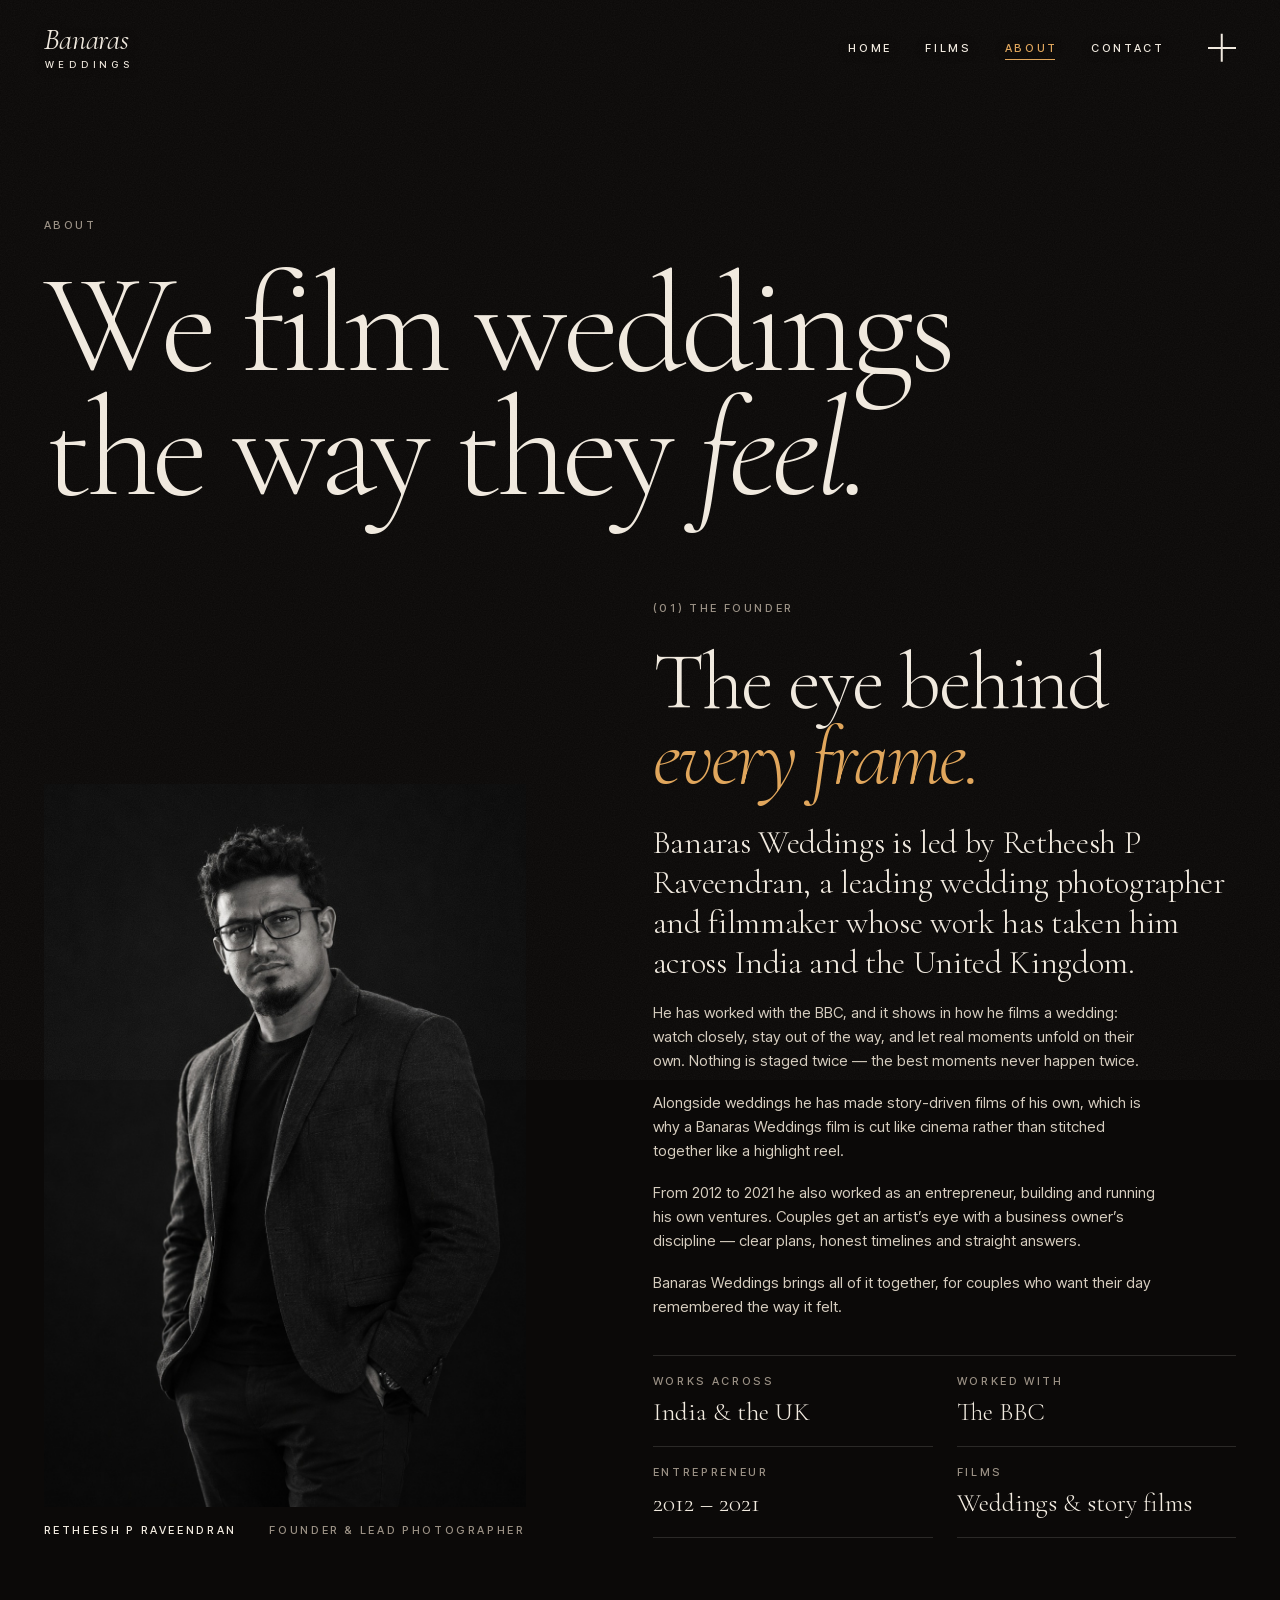
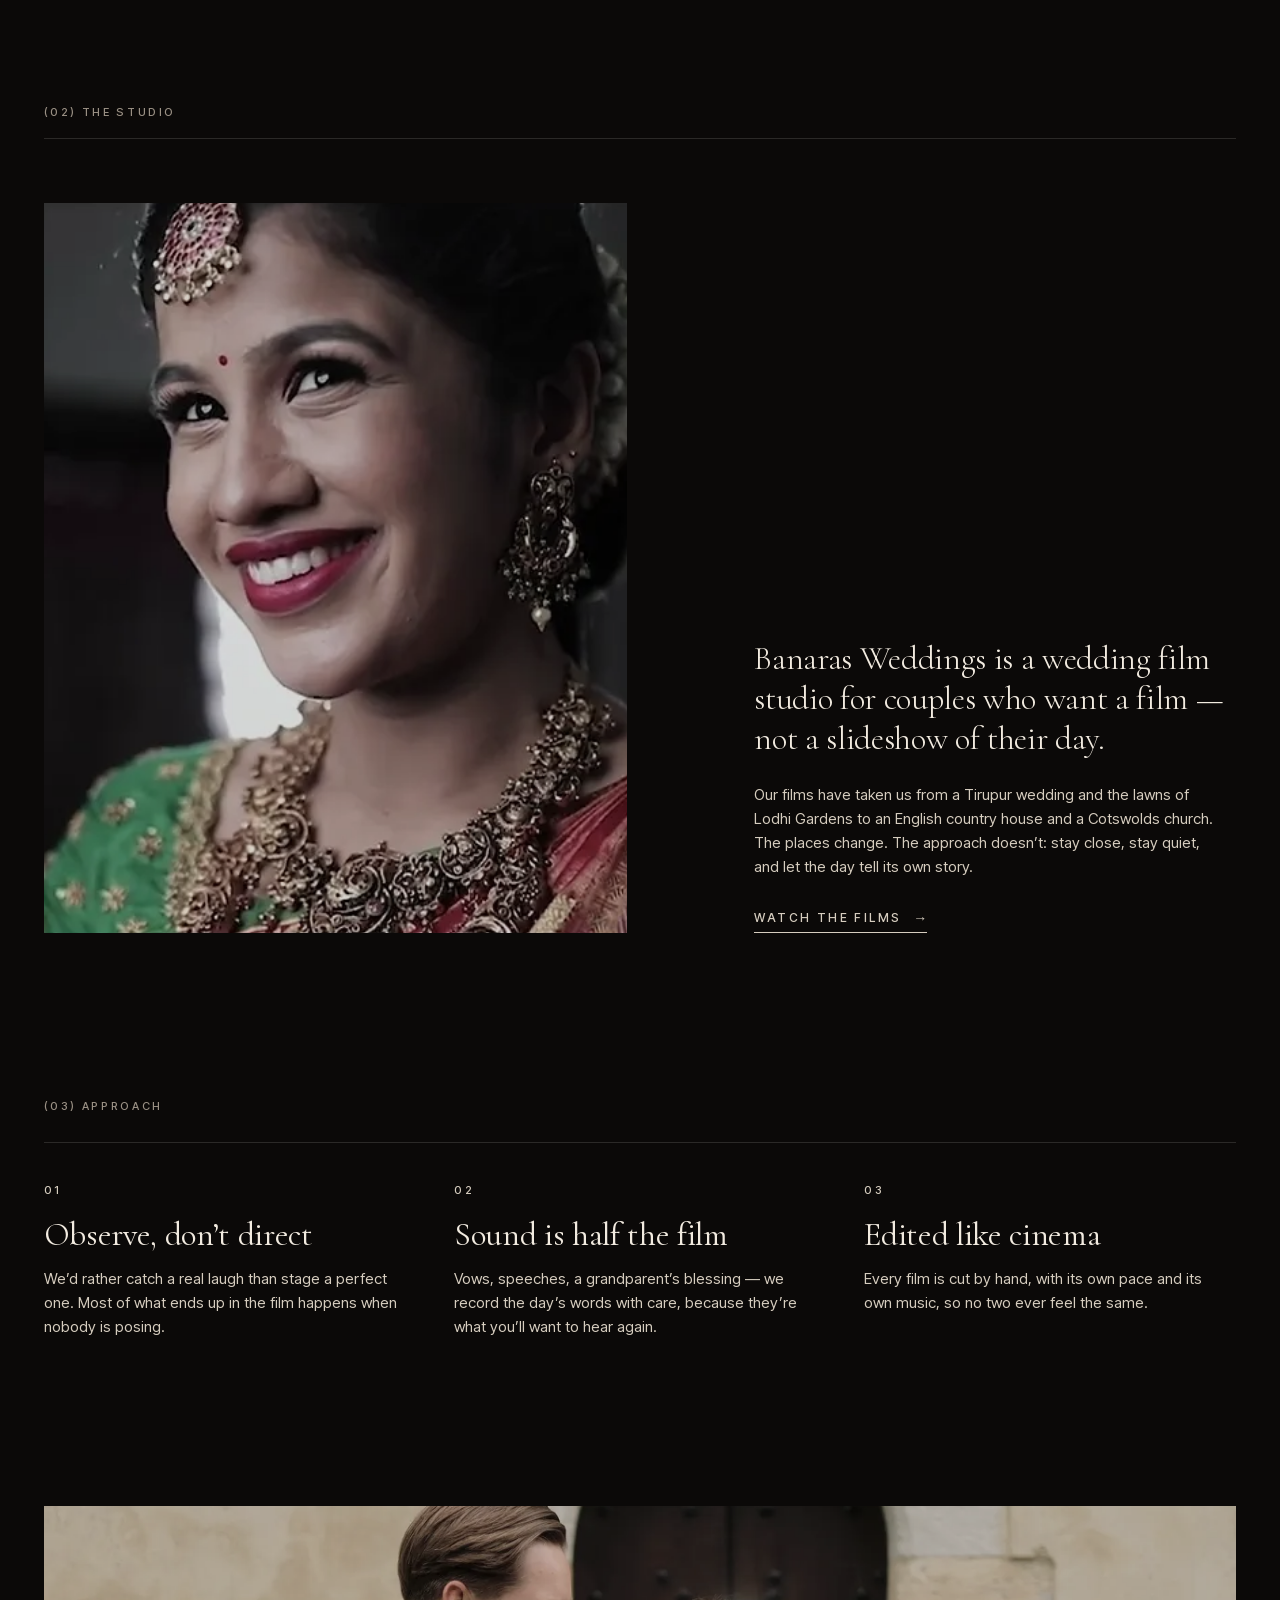
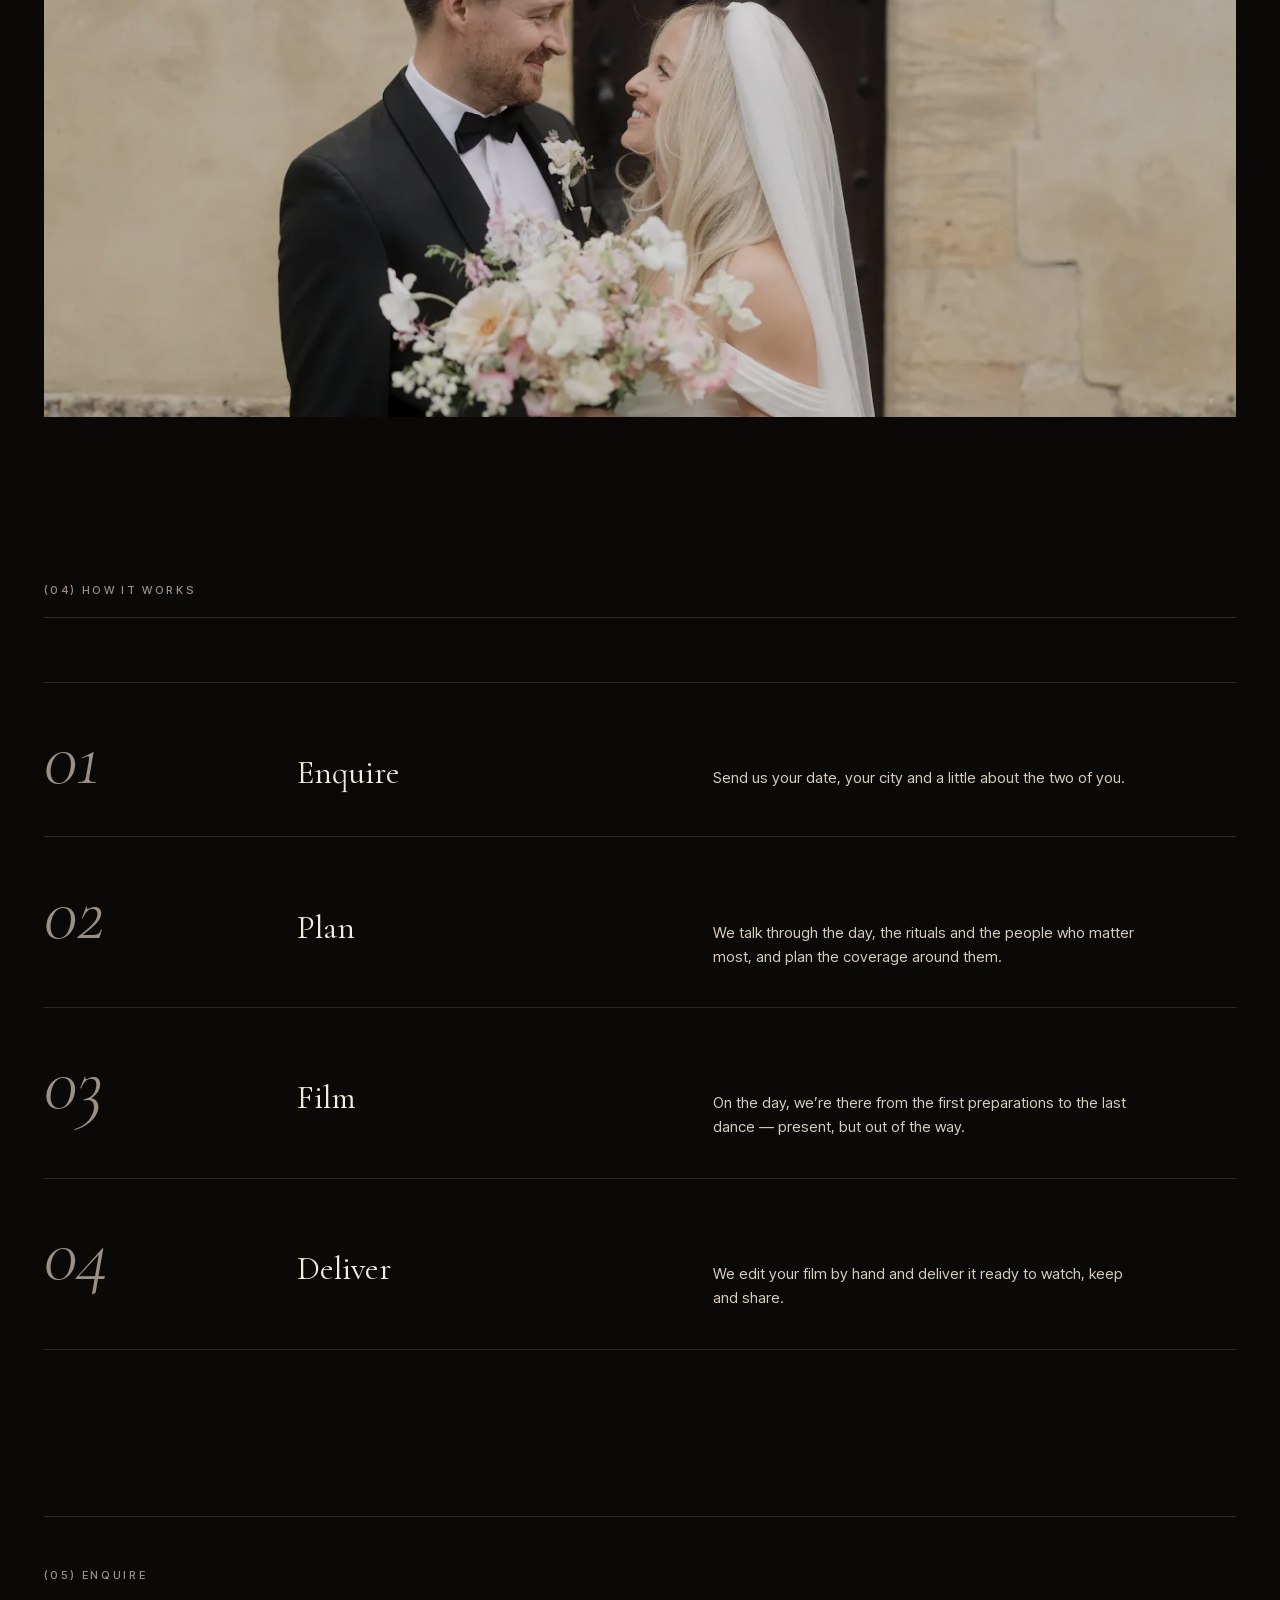
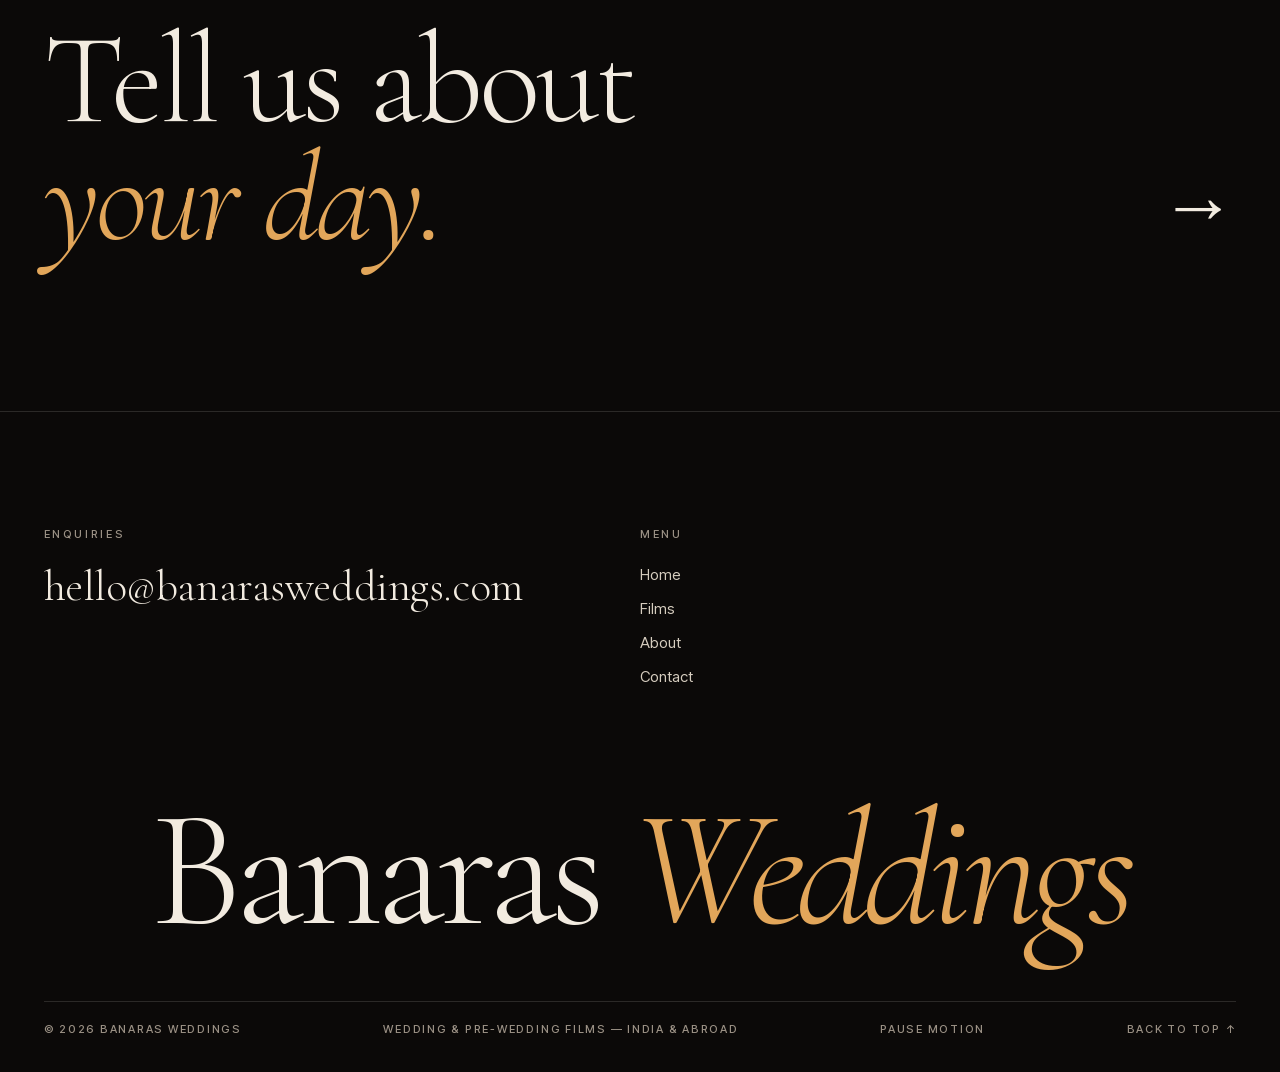
==== about.html @ f7c75b28 "Publish Banaras Weddings site on GitHub Pages Second host with IPv6 support, so visitors whose mobil" ====
<!doctype html>
<html lang="en">
<head>
<meta charset="utf-8">
<meta name="viewport" content="width=device-width, initial-scale=1">
<title>About — Banaras Weddings</title>
<meta name="description" content="Banaras Weddings is a wedding film studio for couples who want a film, not a slideshow of their day.">
<meta name="theme-color" content="#0b0908">
<meta property="og:type" content="website">
<meta property="og:site_name" content="Banaras Weddings">
<meta property="og:title" content="About — Banaras Weddings">
<meta property="og:description" content="Banaras Weddings is a wedding film studio for couples who want a film, not a slideshow of their day.">
<meta property="og:image" content="https://i.ytimg.com/vi/3qujVWthr1U/maxresdefault.jpg">
<meta name="twitter:card" content="summary_large_image">
<script>document.documentElement.className += ' js is-loading';</script>
<link rel="icon" href="assets/favicon.svg" type="image/svg+xml">
<link rel="stylesheet" href="assets/css/style.css">
<script src="assets/js/data.js" defer></script>
<script src="assets/js/main.js" defer></script>
</head>
<body data-page="about">
<noscript><nav class="noscript-nav" aria-label="Primary"><a href="index.html">Banaras Weddings</a><a href="films.html">Films</a><a href="about.html">About</a><a href="contact.html">Contact</a><a href="mailto:hello@banarasweddings.com">hello@banarasweddings.com</a></nav></noscript>
<main id="main" class="page">

  <section class="page-head">
    <p class="eyebrow">About</p>
    <h1 class="page-title">We film weddings<br>the way they <em>feel.</em></h1>
  </section>

  <section class="founder grid-12" id="founder" aria-labelledby="founder-title">
    <figure class="founder__media reveal">
      <div class="founder__frame">
        <img data-founder-photo src="assets/img/founder.jpg" alt="" width="1024" height="1536" decoding="async">
      </div>
      <figcaption class="founder__caption eyebrow">
        <span data-founder-name></span>
        <span data-founder-role>Founder &amp; lead photographer</span>
      </figcaption>
    </figure>
    <div class="founder__text reveal">
      <h2 class="eyebrow">(01) The founder</h2>
      <p class="founder__title" id="founder-title">The eye behind <em>every frame.</em></p>
      <div class="founder__story">
        <p class="lead">Banaras Weddings is led by Retheesh P Raveendran, a leading wedding photographer and filmmaker whose work has taken him across India and the United Kingdom.</p>
        <p>He has worked with the BBC, and it shows in how he films a wedding: watch closely, stay out of the way, and let real moments unfold on their own. Nothing is staged twice — the best moments never happen twice.</p>
        <p>Alongside weddings he has made story-driven films of his own, which is why a Banaras Weddings film is cut like cinema rather than stitched together like a highlight reel.</p>
        <p>From 2012 to 2021 he also worked as an entrepreneur, building and running his own ventures. Couples get an artist’s eye with a business owner’s discipline — clear plans, honest timelines and straight answers.</p>
        <p>Banaras Weddings brings all of it together, for couples who want their day remembered the way it felt.</p>
      </div>
      <dl class="founder__facts">
        <div><dt class="eyebrow">Works across</dt><dd>India &amp; the UK</dd></div>
        <div><dt class="eyebrow">Worked with</dt><dd>The BBC</dd></div>
        <div><dt class="eyebrow">Entrepreneur</dt><dd>2012 – 2021</dd></div>
        <div><dt class="eyebrow">Films</dt><dd>Weddings &amp; story films</dd></div>
      </dl>
    </div>
  </section>

  <section class="section" style="padding-bottom:0">
    <div class="section-head">
      <h2 class="eyebrow">(02) The studio</h2>
    </div>
  </section>

  <section class="about-lead grid-12">
    <figure class="about-lead__media reveal"><img data-film-still="gokul-athira" alt="" loading="lazy" decoding="async"></figure>
    <div class="about-lead__text reveal">
      <p class="lead">Banaras Weddings is a wedding film studio for couples who want a film — not a slideshow of their day.</p>
      <p>Our films have taken us from a Tirupur wedding and the lawns of Lodhi Gardens to an English country house and a Cotswolds church. The places change. The approach doesn’t: stay close, stay quiet, and let the day tell its own story.</p>
      <p><a class="link-arrow" href="films.html">Watch the films</a></p>
    </div>
  </section>

  <section class="section">
    <div class="section-head" style="border:0;margin-bottom:0;padding-bottom:28px">
      <h2 class="eyebrow">(03) Approach</h2>
    </div>
    <div class="principles__grid">
      <div class="principle reveal">
        <p class="eyebrow principle__num">01</p>
        <h3>Observe, don’t direct</h3>
        <p>We’d rather catch a real laugh than stage a perfect one. Most of what ends up in the film happens when nobody is posing.</p>
      </div>
      <div class="principle reveal">
        <p class="eyebrow principle__num">02</p>
        <h3>Sound is half the film</h3>
        <p>Vows, speeches, a grandparent’s blessing — we record the day’s words with care, because they’re what you’ll want to hear again.</p>
      </div>
      <div class="principle reveal">
        <p class="eyebrow principle__num">03</p>
        <h3>Edited like cinema</h3>
        <p>Every film is cut by hand, with its own pace and its own music, so no two ever feel the same.</p>
      </div>
    </div>
  </section>

  <figure class="about-wide reveal"><img data-film-still="robin-will" alt="" loading="lazy" decoding="async"></figure>

  <section class="section">
    <div class="section-head">
      <h2 class="eyebrow">(04) How it works</h2>
    </div>
    <ol class="process__list">
      <li class="reveal"><span class="step__num">01</span><h3 class="step__title">Enquire</h3><p class="step__text">Send us your date, your city and a little about the two of you.</p></li>
      <li class="reveal"><span class="step__num">02</span><h3 class="step__title">Plan</h3><p class="step__text">We talk through the day, the rituals and the people who matter most, and plan the coverage around them.</p></li>
      <li class="reveal"><span class="step__num">03</span><h3 class="step__title">Film</h3><p class="step__text">On the day, we’re there from the first preparations to the last dance — present, but out of the way.</p></li>
      <li class="reveal"><span class="step__num">04</span><h3 class="step__title">Deliver</h3><p class="step__text">We edit your film by hand and deliver it ready to watch, keep and share.</p></li>
    </ol>
  </section>

  <section class="cta">
    <a class="cta__link" href="contact.html">
      <span class="eyebrow">(05) Enquire</span>
      <span class="cta__big">Tell us about<br><em>your day.</em></span>
      <span class="cta__arrow" aria-hidden="true">→</span>
    </a>
  </section>

</main>
</body>
</html>
---- assets/css/style.css ----
/* Fonts are self-hosted (SIL Open Font License, see assets/fonts) so the page never depends on Google Fonts. */
@font-face { font-family: 'Cormorant Garamond'; font-style: italic; font-weight: 300; font-display: swap; src: url(../fonts/cormorant-garamond-300-italic-latin-ext.woff2) format('woff2'); unicode-range: U+0100-02BA, U+02BD-02C5, U+02C7-02CC, U+02CE-02D7, U+02DD-02FF, U+0304, U+0308, U+0329, U+1D00-1DBF, U+1E00-1E9F, U+1EF2-1EFF, U+2020, U+20A0-20AB, U+20AD-20C0, U+2113, U+2C60-2C7F, U+A720-A7FF; }
@font-face { font-family: 'Cormorant Garamond'; font-style: italic; font-weight: 300; font-display: swap; src: url(../fonts/cormorant-garamond-300-italic-latin.woff2) format('woff2'); unicode-range: U+0000-00FF, U+0131, U+0152-0153, U+02BB-02BC, U+02C6, U+02DA, U+02DC, U+0304, U+0308, U+0329, U+2000-206F, U+20AC, U+2122, U+2191, U+2193, U+2212, U+2215, U+FEFF, U+FFFD; }
@font-face { font-family: 'Cormorant Garamond'; font-style: italic; font-weight: 400; font-display: swap; src: url(../fonts/cormorant-garamond-400-italic-latin-ext.woff2) format('woff2'); unicode-range: U+0100-02BA, U+02BD-02C5, U+02C7-02CC, U+02CE-02D7, U+02DD-02FF, U+0304, U+0308, U+0329, U+1D00-1DBF, U+1E00-1E9F, U+1EF2-1EFF, U+2020, U+20A0-20AB, U+20AD-20C0, U+2113, U+2C60-2C7F, U+A720-A7FF; }
@font-face { font-family: 'Cormorant Garamond'; font-style: italic; font-weight: 400; font-display: swap; src: url(../fonts/cormorant-garamond-400-italic-latin.woff2) format('woff2'); unicode-range: U+0000-00FF, U+0131, U+0152-0153, U+02BB-02BC, U+02C6, U+02DA, U+02DC, U+0304, U+0308, U+0329, U+2000-206F, U+20AC, U+2122, U+2191, U+2193, U+2212, U+2215, U+FEFF, U+FFFD; }
@font-face { font-family: 'Cormorant Garamond'; font-style: normal; font-weight: 300; font-display: swap; src: url(../fonts/cormorant-garamond-300-latin-ext.woff2) format('woff2'); unicode-range: U+0100-02BA, U+02BD-02C5, U+02C7-02CC, U+02CE-02D7, U+02DD-02FF, U+0304, U+0308, U+0329, U+1D00-1DBF, U+1E00-1E9F, U+1EF2-1EFF, U+2020, U+20A0-20AB, U+20AD-20C0, U+2113, U+2C60-2C7F, U+A720-A7FF; }
@font-face { font-family: 'Cormorant Garamond'; font-style: normal; font-weight: 300; font-display: swap; src: url(../fonts/cormorant-garamond-300-latin.woff2) format('woff2'); unicode-range: U+0000-00FF, U+0131, U+0152-0153, U+02BB-02BC, U+02C6, U+02DA, U+02DC, U+0304, U+0308, U+0329, U+2000-206F, U+20AC, U+2122, U+2191, U+2193, U+2212, U+2215, U+FEFF, U+FFFD; }
@font-face { font-family: 'Cormorant Garamond'; font-style: normal; font-weight: 400; font-display: swap; src: url(../fonts/cormorant-garamond-400-latin-ext.woff2) format('woff2'); unicode-range: U+0100-02BA, U+02BD-02C5, U+02C7-02CC, U+02CE-02D7, U+02DD-02FF, U+0304, U+0308, U+0329, U+1D00-1DBF, U+1E00-1E9F, U+1EF2-1EFF, U+2020, U+20A0-20AB, U+20AD-20C0, U+2113, U+2C60-2C7F, U+A720-A7FF; }
@font-face { font-family: 'Cormorant Garamond'; font-style: normal; font-weight: 400; font-display: swap; src: url(../fonts/cormorant-garamond-400-latin.woff2) format('woff2'); unicode-range: U+0000-00FF, U+0131, U+0152-0153, U+02BB-02BC, U+02C6, U+02DA, U+02DC, U+0304, U+0308, U+0329, U+2000-206F, U+20AC, U+2122, U+2191, U+2193, U+2212, U+2215, U+FEFF, U+FFFD; }
@font-face { font-family: 'Inter Tight'; font-style: normal; font-weight: 400; font-display: swap; src: url(../fonts/inter-tight-400-latin-ext.woff2) format('woff2'); unicode-range: U+0100-02BA, U+02BD-02C5, U+02C7-02CC, U+02CE-02D7, U+02DD-02FF, U+0304, U+0308, U+0329, U+1D00-1DBF, U+1E00-1E9F, U+1EF2-1EFF, U+2020, U+20A0-20AB, U+20AD-20C0, U+2113, U+2C60-2C7F, U+A720-A7FF; }
@font-face { font-family: 'Inter Tight'; font-style: normal; font-weight: 400; font-display: swap; src: url(../fonts/inter-tight-400-latin.woff2) format('woff2'); unicode-range: U+0000-00FF, U+0131, U+0152-0153, U+02BB-02BC, U+02C6, U+02DA, U+02DC, U+0304, U+0308, U+0329, U+2000-206F, U+20AC, U+2122, U+2191, U+2193, U+2212, U+2215, U+FEFF, U+FFFD; }
@font-face { font-family: 'Inter Tight'; font-style: normal; font-weight: 500; font-display: swap; src: url(../fonts/inter-tight-500-latin-ext.woff2) format('woff2'); unicode-range: U+0100-02BA, U+02BD-02C5, U+02C7-02CC, U+02CE-02D7, U+02DD-02FF, U+0304, U+0308, U+0329, U+1D00-1DBF, U+1E00-1E9F, U+1EF2-1EFF, U+2020, U+20A0-20AB, U+20AD-20C0, U+2113, U+2C60-2C7F, U+A720-A7FF; }
@font-face { font-family: 'Inter Tight'; font-style: normal; font-weight: 500; font-display: swap; src: url(../fonts/inter-tight-500-latin.woff2) format('woff2'); unicode-range: U+0000-00FF, U+0131, U+0152-0153, U+02BB-02BC, U+02C6, U+02DA, U+02DC, U+0304, U+0308, U+0329, U+2000-206F, U+20AC, U+2122, U+2191, U+2193, U+2212, U+2215, U+FEFF, U+FFFD; }

:root {
  --bg: #0b0908;
  --bg-2: #15110e;
  --ink: #f2ebe0;
  --ink-2: #d6cdbf;
  --muted: #9a9084;
  --line: rgba(242, 235, 224, .14);
  --line-2: rgba(242, 235, 224, .3);
  --accent: #e2a65a;
  --serif: "Cormorant Garamond", "Cormorant", Georgia, "Times New Roman", serif;
  --sans: "Inter Tight", "Helvetica Neue", Helvetica, Arial, sans-serif;
  --pad: clamp(18px, 3.4vw, 52px);
  --gap: clamp(16px, 2vw, 32px);
  --ease: cubic-bezier(.65, .05, .36, 1);
  --ease-out: cubic-bezier(.16, 1, .3, 1);
}

/* ---------- Base ---------- */

*, *::before, *::after { box-sizing: border-box; }
html { color-scheme: dark; background: var(--bg); -webkit-text-size-adjust: 100%; text-size-adjust: 100%; scroll-behavior: smooth; }
body { margin: 0; min-height: 100vh; background: var(--bg); color: var(--ink); font: 400 15px/1.6 var(--sans); -webkit-font-smoothing: antialiased; -moz-osx-font-smoothing: grayscale; overflow-x: hidden; }
img, iframe { display: block; max-width: 100%; }
img { object-position: var(--pos, 50% 50%); transform-origin: var(--pos, 50% 50%); }
a { color: inherit; text-decoration: none; }
button { font: inherit; color: inherit; background: none; border: 0; padding: 0; margin: 0; cursor: pointer; text-align: inherit; }
h1, h2, h3, p, figure, dl, dd, ol, ul { margin: 0; }
em { font-style: italic; }
::selection { background: var(--accent); color: var(--bg); }
:focus-visible { outline: 1px solid var(--accent); outline-offset: 4px; }
[hidden] { display: none !important; }
.sr-only { position: absolute; width: 1px; height: 1px; padding: 0; margin: -1px; overflow: hidden; clip: rect(0 0 0 0); white-space: nowrap; border: 0; }
.skip-link { position: fixed; left: var(--pad); top: -100px; z-index: 120; background: var(--ink); color: var(--bg); padding: 10px 16px; font-size: 13px; }
.skip-link:focus { top: 12px; }
.menu-open, .lightbox-open { overflow: hidden; }

/* Page fade: body starts hidden only when JS is running, with a failsafe in case scripts stall. */
.js body { transition: opacity .7s var(--ease); }
.js.is-loading body { opacity: 0; transition: none; animation: failsafe-show 0s 1.5s forwards; }
.js.is-leaving body { opacity: 0; transition: opacity .35s var(--ease); }
@keyframes failsafe-show { to { opacity: 1; } }

/* Film grain */
body::after {
  content: ""; position: fixed; top: -20%; left: -20%; width: 140%; height: 140%; z-index: 85; pointer-events: none; opacity: .055;
  background-image: url("data:image/svg+xml,%3Csvg xmlns='http://www.w3.org/2000/svg' width='200' height='200'%3E%3Cfilter id='n'%3E%3CfeTurbulence type='fractalNoise' baseFrequency='.85' numOctaves='3' stitchTiles='stitch'/%3E%3CfeColorMatrix type='saturate' values='0'/%3E%3C/filter%3E%3Crect width='100%25' height='100%25' filter='url(%23n)'/%3E%3C/svg%3E");
  animation: grain 1.2s steps(6) infinite;
}
@keyframes grain {
  0%, 100% { transform: translate(0, 0); }
  17% { transform: translate(-4%, -6%); }
  33% { transform: translate(-9%, 3%); }
  50% { transform: translate(5%, -9%); }
  67% { transform: translate(-3%, 8%); }
  83% { transform: translate(7%, 4%); }
}

body:has(.player.is-playing)::after { display: none; }

/* ---------- Type helpers ---------- */

.eyebrow { font: 500 11px/1.4 var(--sans); letter-spacing: .24em; text-transform: uppercase; color: var(--muted); }
.amp { font-style: italic; font-weight: 300; color: var(--accent); }
.link-arrow {
  display: inline-flex; align-items: center; gap: 12px; padding: 8px 0;
  font: 500 12px/1 var(--sans); letter-spacing: .2em; text-transform: uppercase;
  background: linear-gradient(currentColor, currentColor) 0 100% / 100% 1px no-repeat;
  transition: background-size .6s var(--ease-out), color .3s;
}
.link-arrow::after { content: "→"; font-size: 14px; letter-spacing: 0; transition: transform .5s var(--ease-out); }
.link-arrow:hover { background-size: 0 1px; background-position: 100% 100%; color: var(--accent); }
.link-arrow:hover::after { transform: translateX(6px); }

/* ---------- Header ---------- */

.site-header {
  position: fixed; top: 0; right: 0; bottom: auto; left: 0; z-index: 60;
  display: flex; justify-content: space-between; align-items: flex-start;
  padding: calc(var(--pad) * .6) var(--pad);
  color: var(--ink); text-shadow: 0 1px 14px rgba(0, 0, 0, .28); pointer-events: none;
  transition: transform .6s var(--ease-out);
}
.site-header > * { pointer-events: auto; }
.site-header::before { content: ""; position: absolute; top: 0; right: 0; bottom: -48px; left: 0; z-index: -1; pointer-events: none; background: linear-gradient(180deg, rgba(11, 9, 8, .92) 0%, rgba(11, 9, 8, .7) 50%, rgba(11, 9, 8, 0) 100%); opacity: 0; transition: opacity .5s; }
.site-header.is-scrolled::before { opacity: 1; }
.menu-open .site-header::before { opacity: 0; }
.site-header.is-hidden { transform: translateY(-110%); }
.site-header:has(:focus-visible) { transform: none; }
.menu-open .site-header { transform: none; }
.brand { display: inline-flex; flex-direction: column; line-height: 1; }
.brand__a { font: italic 400 30px/.9 var(--serif); letter-spacing: -.01em; }
.brand__b { font: 500 9.5px/1 var(--sans); letter-spacing: .5em; text-transform: uppercase; margin-top: 7px; padding-left: 1px; }
.site-header__right { display: flex; align-items: center; gap: clamp(14px, 2.4vw, 32px); }
.site-header { align-items: center; }
.top-nav { display: flex; align-items: center; gap: clamp(18px, 2.6vw, 42px); margin: 0 clamp(18px, 2.8vw, 44px) 0 auto; transition: opacity .4s, visibility 0s; }
.top-nav__link { position: relative; padding: 12px 0; font: 500 11px/1 var(--sans); letter-spacing: .24em; text-transform: uppercase; transition: color .3s; }
.top-nav__link::after { content: ""; position: absolute; left: 0; right: .24em; bottom: 6px; height: 1px; background: currentColor; transform: scaleX(0); transform-origin: right; transition: transform .5s var(--ease-out); }
.top-nav__link:hover, .top-nav__link[aria-current="page"] { color: var(--accent); }
.top-nav__link:hover::after, .top-nav__link[aria-current="page"]::after { transform: scaleX(1); transform-origin: left; }
.menu-open .top-nav { opacity: 0; visibility: hidden; transition: opacity .3s, visibility 0s .3s; }
.menu-btn { position: relative; width: 44px; height: 44px; display: grid; place-items: center; margin-right: -8px; }
.plus { position: relative; width: 28px; height: 28px; transition: transform .7s var(--ease-out); }
.plus::before, .plus::after { content: ""; position: absolute; left: 0; top: 50%; width: 100%; height: 1.5px; margin-top: -.75px; background: currentColor; }
.plus::after { transform: rotate(90deg); }
.menu-btn:hover .plus { transform: rotate(90deg); }
.menu-open .plus { transform: rotate(45deg); }
.menu-open .menu-btn:hover .plus { transform: rotate(135deg); }

/* ---------- Menu overlay ---------- */

.menu {
  position: fixed; top: 0; right: 0; bottom: 0; left: 0; z-index: 55; background: var(--bg);
  clip-path: inset(0 0 100% 0); visibility: hidden;
  transition: clip-path .9s var(--ease), visibility 0s .9s;
}
.menu-open .menu { clip-path: inset(0); visibility: visible; transition: clip-path .9s var(--ease); }
.menu { overflow-y: auto; overscroll-behavior: contain; }
.menu__inner { min-height: 100%; display: grid; grid-template-columns: minmax(0, 1.15fr) minmax(0, .85fr); grid-template-rows: 1fr auto; }
.menu__nav { grid-column: 1; grid-row: 1; display: flex; flex-direction: column; justify-content: center; gap: clamp(2px, .6vw, 10px); padding: max(96px, 14vh) var(--pad) 32px; }
.menu__link { display: flex; align-items: flex-start; gap: clamp(12px, 1.6vw, 24px); width: max-content; max-width: 100%; }
.menu__num { font: 500 11px/1 var(--sans); letter-spacing: .2em; color: var(--muted); padding-top: 1.4em; transition: color .3s; }
.menu__mask { display: block; overflow: hidden; padding-bottom: .08em; }
.menu__text { display: block; font: 300 clamp(44px, min(8.4vw, 12.5vh), 132px)/.98 var(--serif); letter-spacing: -.02em; transform: translateY(108%); transition: transform .9s var(--ease-out), color .4s; }
.menu-open .menu__text { transform: none; transition-delay: calc(.25s + var(--i) * .07s), 0s; }
.menu__link:hover .menu__text, .menu__link:focus-visible .menu__text { font-style: italic; color: var(--accent); }
.menu__link[aria-current="page"] .menu__num { color: var(--accent); }
.menu__media { grid-column: 2; grid-row: 1 / 3; position: relative; overflow: hidden; margin: clamp(96px, 10vw, 130px) var(--pad) clamp(40px, 6vw, 96px) 0; }
.menu__media img { position: absolute; top: 0; right: 0; bottom: 0; left: 0; width: 100%; height: 100%; object-fit: cover; opacity: 0; transform: scale(calc(var(--z, 1) * 1.12)); filter: brightness(.8) saturate(.85); transition: opacity .7s ease, transform 1.6s var(--ease-out); }
.menu__media img.is-active { opacity: 1; transform: scale(var(--z, 1)); }
.menu__foot { grid-column: 1; grid-row: 2; padding: 0 var(--pad) calc(var(--pad) * .8); display: flex; flex-wrap: wrap; gap: 12px 28px; font-size: 13px; color: var(--muted); opacity: 0; transition: opacity .4s; }
.menu-open .menu__foot { opacity: 1; transition-delay: .6s; }
.menu__foot a { transition: color .3s; }
.menu__foot a:hover { color: var(--ink); }

/* ---------- Hero ---------- */

.hero { position: relative; height: 100vh; height: 100svh; min-height: 600px; overflow: hidden; isolation: isolate; display: flex; flex-direction: column; justify-content: flex-end; }
.hero__media { position: absolute; top: 0; right: 0; bottom: 0; left: 0; z-index: -1; background: #000; }
.hero__poster { position: absolute; top: 0; right: 0; bottom: 0; left: 0; width: 100%; height: 100%; object-fit: cover; transform: scale(calc(var(--z, 1) * 1.02)); }
.is-ready .hero__poster { animation: poster-drift 18s linear forwards; }
@keyframes poster-drift { to { transform: scale(calc(var(--z, 1) * 1.1)); } }
.hero__video { position: absolute; top: 0; right: 0; bottom: 0; left: 0; overflow: hidden; opacity: 0; transition: opacity 1.2s ease; container-type: size; }
.hero.is-playing .hero__video { opacity: 1; }
.hero__video iframe, .hero__video video { position: absolute; top: 50%; left: 50%; width: max(100cqw, 177.78cqh); height: max(56.25cqw, 100cqh); max-width: none; transform: translate(-50%, -50%) scale(var(--z, 1)); border: 0; object-fit: cover; pointer-events: none; }
.hero__shade {
  position: absolute; top: 0; right: 0; bottom: 0; left: 0;
  background:
    linear-gradient(180deg, rgba(11, 9, 8, .6) 0%, rgba(11, 9, 8, .08) 22%, rgba(11, 9, 8, 0) 45%, rgba(11, 9, 8, .38) 70%, rgba(11, 9, 8, .94) 100%),
    radial-gradient(120% 80% at 50% 40%, transparent 50%, rgba(11, 9, 8, .5) 100%);
}
.hero__content { padding: 0 var(--pad); }
.hero__eyebrow { margin-bottom: clamp(18px, 2vw, 28px); color: var(--ink-2); }
.hero__title { font: 300 clamp(56px, 10vw, 184px)/.9 var(--serif); letter-spacing: -.03em; }
.line { display: block; overflow: hidden; padding-bottom: .1em; margin-bottom: -.1em; }
.line > span { display: inline-block; }
.js .line > span { transform: translateY(110%); transition: transform 1.4s var(--ease-out); }
.line:nth-child(2) > span { transition-delay: .12s; }
.js.is-ready .line > span { transform: none; }
.js.is-loading .line > span { animation: failsafe-rise 0s 3s forwards; }
.js.is-loading .hero__eyebrow, .js.is-loading .hero__foot { animation: failsafe-show 0s 3s forwards; }
@keyframes failsafe-rise { to { transform: none; } }
.hero__foot { display: flex; align-items: flex-end; justify-content: space-between; gap: 24px; padding: clamp(28px, 3.4vw, 52px) var(--pad) calc(var(--pad) * .9); }
.js .hero__eyebrow, .js .hero__foot { opacity: 0; transition: opacity 1.2s .5s; }
.is-ready .hero__eyebrow, .is-ready .hero__foot { opacity: 1; }

.reel-btn { display: inline-flex; align-items: center; gap: 18px; }
.reel-btn__ring { position: relative; flex: none; width: clamp(58px, 5vw, 72px); aspect-ratio: 1; border-radius: 50%; border: 1px solid var(--line-2); transition: background .5s, border-color .5s, color .5s, transform .7s var(--ease-out); }
.reel-btn__ring::before { content: ""; position: absolute; left: 50%; top: 50%; border-style: solid; border-width: 6px 0 6px 10px; border-color: transparent transparent transparent currentColor; transform: translate(-35%, -50%); }
.reel-btn__progress { position: absolute; top: -1px; right: -1px; bottom: -1px; left: -1px; width: calc(100% + 2px); height: calc(100% + 2px); transform: rotate(-90deg); pointer-events: none; opacity: 0; transition: opacity .6s ease; }
.reel-btn__progress circle { fill: none; stroke: var(--accent); stroke-width: 1.4; stroke-linecap: round; stroke-dasharray: 100; stroke-dashoffset: 100; }
.hero.is-loading-film .reel-btn__progress { opacity: 1; }
.hero.is-loading-film .reel-btn__progress circle { stroke-dashoffset: 30; transition: stroke-dashoffset 16s cubic-bezier(.08, .7, .2, 1); }
.hero.is-starting .reel-btn__progress { opacity: 1; }
.hero.is-starting .reel-btn__progress circle { stroke-dashoffset: 0; transition: stroke-dashoffset var(--fill-ms, 4200ms) linear; }
.hero.is-playing .reel-btn__progress { opacity: 0; transition: opacity .8s ease .2s; }
.hero.is-playing .reel-btn__progress circle { stroke-dashoffset: 0; }
.reel-btn:hover .reel-btn__ring { background: var(--ink); border-color: var(--ink); color: var(--bg); transform: scale(1.08); }
.reel-btn__text { display: flex; flex-direction: column; gap: 7px; }
.reel-btn__label { font: 500 11px/1 var(--sans); letter-spacing: .24em; text-transform: uppercase; }
.reel-btn__name { font: italic 300 23px/1 var(--serif); color: var(--ink-2); }
.hero__aside { display: flex; align-items: flex-end; gap: 28px; }
.hero__motion { font: 500 10px/1 var(--sans); letter-spacing: .24em; text-transform: uppercase; color: var(--ink-2); padding: 12px 0; }
.scroll-cue { display: flex; align-items: center; gap: 14px; writing-mode: vertical-rl; font: 500 10px/1 var(--sans); letter-spacing: .3em; text-transform: uppercase; color: var(--ink-2); }
.scroll-cue::after { content: ""; width: 1px; height: 56px; background: linear-gradient(var(--ink), transparent); transform-origin: top; animation: cue 2.4s var(--ease) infinite; }
@keyframes cue { 0% { transform: scaleY(0); } 45% { transform: scaleY(1); } 100% { transform: scaleY(1); opacity: 0; } }

/* ---------- Marquee ---------- */

.marquee { overflow: hidden; border-bottom: 1px solid var(--line); padding: clamp(18px, 2vw, 28px) 0; }
.marquee__track { display: flex; width: max-content; animation: marquee 84s linear infinite; }
.marquee__track span { display: inline-flex; align-items: center; gap: .6em; padding-right: .6em; white-space: nowrap; font: italic 300 clamp(28px, 3.4vw, 54px)/1 var(--serif); }
.marquee__track span::after { content: ""; width: .16em; height: .16em; border-radius: 50%; background: var(--accent); }
@keyframes marquee { to { transform: translateX(-50%); } }

/* ---------- Sections ---------- */

.section { padding: clamp(96px, 13vw, 200px) var(--pad); }
.section-head { display: flex; justify-content: space-between; align-items: baseline; gap: 24px; padding-bottom: 18px; margin-bottom: clamp(40px, 5vw, 72px); border-bottom: 1px solid var(--line); }
.grid-12 { display: grid; grid-template-columns: repeat(12, minmax(0, 1fr)); column-gap: var(--gap); }

.intro { row-gap: 40px; }
.intro > .eyebrow { grid-column: 1 / 4; padding-top: 1em; }
.intro__text { grid-column: 4 / 13; font: 300 clamp(30px, 3.9vw, 64px)/1.1 var(--serif); letter-spacing: -.015em; text-indent: 1.6em; }
.intro__text em { color: var(--accent); }
.intro__foot { grid-column: 4 / 13; }

/* ---------- Film tiles ---------- */

.tile { display: block; position: relative; }
.tile__media { position: relative; overflow: hidden; aspect-ratio: 16 / 10; background: var(--bg-2); }
.tile__media img { position: absolute; top: 0; right: 0; bottom: 0; left: 0; width: 100%; height: 100%; object-fit: cover; transform: scale(calc(var(--z, 1) * 1.04)); filter: saturate(.8) brightness(.9); transition: transform 1.6s var(--ease-out), filter 1s var(--ease-out); }
.tile:hover .tile__media img, .tile:focus-visible .tile__media img { transform: scale(calc(var(--z, 1) * 1.1)); filter: none; }
/* Scroll-triggered film previews: sized like object-fit: cover, cropped exactly like the still underneath. */
.tile__media, .player, .next-film { container-type: size; }
.preview { position: absolute; top: 0; right: 0; bottom: 0; left: 0; overflow: hidden; opacity: 0; pointer-events: none; transition: opacity .5s ease; }
.is-previewing > .preview { opacity: 1; }
.preview > iframe, .preview > video {
  position: absolute; left: var(--px, 50%); top: var(--py, 50%);
  width: max(100cqw, 177.78cqh); height: max(56.25cqw, 100cqh); max-width: none;
  translate: calc(-1 * var(--px, 50%)) calc(-1 * var(--py, 50%));
  transform: scale(var(--z, 1)); transform-origin: var(--pos, 50% 50%);
  border: 0; object-fit: cover;
}
.tile__media .preview > * { transform: scale(calc(var(--z, 1) * 1.04)); filter: saturate(.8) brightness(.9); transition: transform 1.6s var(--ease-out), filter 1s var(--ease-out); }
.tile:hover .tile__media .preview > *, .tile:focus-visible .tile__media .preview > * { transform: scale(calc(var(--z, 1) * 1.1)); filter: none; }
.player .preview > * { filter: brightness(.7); }
.next-film .preview > * { transform: scale(calc(var(--z, 1) * 1.06)); filter: brightness(.42) saturate(.8); transition: transform 1.8s var(--ease-out), filter .8s; }
.next-film:hover .preview > * { transform: scale(var(--z, 1)); filter: brightness(.58) saturate(1); }

/* Films that can't play inline drift slowly so every frame on the page feels alive. */
@keyframes drift { from { transform: scale(calc(var(--z, 1) * 1.04)); } to { transform: scale(calc(var(--z, 1) * 1.16)); } }
.is-drifting > img { animation: drift 16s ease-in-out infinite alternate; }

.tile__cap { display: grid; grid-template-columns: auto minmax(0, 1fr) auto; align-items: baseline; column-gap: 16px; padding-top: 18px; }
.tile__num { font: 500 11px/1 var(--sans); letter-spacing: .2em; color: var(--muted); }
.tile__title { font: 400 clamp(24px, 2.3vw, 38px)/1.05 var(--serif); letter-spacing: -.01em; transition: transform .6s var(--ease-out); }
.tile:hover .tile__title { transform: translateX(8px); }
.tile__meta { font: 500 10.5px/1.4 var(--sans); letter-spacing: .18em; text-transform: uppercase; color: var(--muted); text-align: right; }

.reveals-on .reveal { opacity: 0; transform: translateY(40px); transition: opacity 1.1s var(--ease-out), transform 1.3s var(--ease-out); }
.reveals-on .reveal.is-in { opacity: 1; transform: none; }
.reveals-on .tile.reveal .tile__media { clip-path: inset(14% 0 0 0); transition: clip-path 1.5s var(--ease-out); }
.reveals-on .tile.reveal.is-in .tile__media { clip-path: inset(0); }

.film-grid--editorial { display: grid; grid-template-columns: repeat(12, minmax(0, 1fr)); column-gap: var(--gap); row-gap: clamp(64px, 8vw, 140px); align-items: start; }
.film-grid--editorial .tile:nth-child(5n+1) { grid-column: 1 / 8; }
.film-grid--editorial .tile:nth-child(5n+2) { grid-column: 9 / 13; margin-top: clamp(60px, 14vw, 260px); }
.film-grid--editorial .tile:nth-child(5n+3) { grid-column: 2 / 12; }
.film-grid--editorial .tile:nth-child(5n+4) { grid-column: 1 / 6; }
.film-grid--editorial .tile:nth-child(5n) { grid-column: 7 / 13; margin-top: clamp(60px, 12vw, 220px); }
.film-grid--editorial .tile:nth-child(5n+2) .tile__media,
.film-grid--editorial .tile:nth-child(5n+4) .tile__media { aspect-ratio: 4 / 5; }
.film-grid--editorial .tile:nth-child(5n+3) .tile__media { aspect-ratio: 2.2 / 1; }
.film-grid--editorial .tile:nth-child(5n+2) .tile__cap,
.film-grid--editorial .tile:nth-child(5n+4) .tile__cap { grid-template-columns: auto minmax(0, 1fr); row-gap: 8px; }
.film-grid--editorial .tile:nth-child(5n+2) .tile__meta,
.film-grid--editorial .tile:nth-child(5n+4) .tile__meta { grid-column: 2; text-align: left; }

.film-grid--uniform { display: grid; grid-template-columns: repeat(2, minmax(0, 1fr)); column-gap: clamp(16px, 2.4vw, 40px); row-gap: clamp(56px, 6vw, 96px); align-items: start; padding: 0 var(--pad) calc(clamp(96px, 12vw, 180px) + clamp(0px, 8vw, 140px)); }
.film-grid--uniform .tile:nth-child(even) { translate: 0 clamp(0px, 8vw, 140px); }

/* ---------- Offer ---------- */

.offer__list { list-style: none; padding: 0; border-top: 1px solid var(--line); }
.offer__row { display: grid; grid-template-columns: 80px minmax(0, 1fr) minmax(0, 1fr) 40px; gap: 24px; align-items: baseline; padding: clamp(28px, 3vw, 44px) 0; border-bottom: 1px solid var(--line); }
.offer__num { font: 500 11px/1 var(--sans); letter-spacing: .2em; color: var(--muted); }
.offer__title { font: 300 clamp(34px, 4.4vw, 72px)/1 var(--serif); letter-spacing: -.02em; transition: transform .7s var(--ease-out), color .4s; }
.offer__text { color: var(--ink-2); max-width: 44ch; }
.offer__arrow { justify-self: end; font-size: 20px; transition: transform .5s var(--ease-out); }
.offer__row:hover .offer__title { transform: translateX(18px); font-style: italic; color: var(--accent); }
.offer__row:hover .offer__arrow { transform: translateX(6px) rotate(-45deg); }

/* ---------- CTA ---------- */

.cta { padding: 0 var(--pad) clamp(96px, 12vw, 180px); }
.cta__link { position: relative; display: block; padding-top: clamp(36px, 4vw, 56px); border-top: 1px solid var(--line); }
.cta__link .eyebrow { display: block; margin-bottom: clamp(24px, 3vw, 44px); }
.cta__big { display: block; font: 300 clamp(56px, 10vw, 190px)/.92 var(--serif); letter-spacing: -.03em; }
.cta__big em { color: var(--accent); }
.cta__arrow { position: absolute; right: 0; bottom: .15em; font: 300 clamp(40px, 6vw, 100px)/1 var(--serif); transition: transform .7s var(--ease-out); }
.cta__link:hover .cta__arrow { transform: translateX(10px) rotate(-45deg); }

/* ---------- Inner pages ---------- */

.page { padding-top: clamp(140px, 17vw, 250px); }
.page-head { padding: 0 var(--pad) clamp(56px, 7vw, 110px); }
.page-head .eyebrow { margin-bottom: clamp(20px, 2.4vw, 34px); }
.page-title { font: 300 clamp(58px, 11vw, 200px)/.88 var(--serif); letter-spacing: -.035em; }
.page-title sup { position: relative; top: -.1em; margin-left: .25em; font: 500 max(11px, .1em)/1 var(--sans); letter-spacing: .12em; color: var(--muted); vertical-align: top; }

.toolbar { display: flex; flex-wrap: wrap; justify-content: space-between; align-items: center; gap: 20px 32px; margin-top: clamp(40px, 5vw, 64px); padding-top: 20px; border-top: 1px solid var(--line); }
.chips { display: flex; flex-wrap: wrap; gap: 8px; }
.chip { display: inline-flex; align-items: flex-start; gap: 6px; padding: 10px 16px; border: 1px solid var(--line); border-radius: 999px; font: 500 11.5px/1 var(--sans); letter-spacing: .14em; text-transform: uppercase; color: var(--ink-2); transition: background .35s, color .35s, border-color .35s; }
.chip sup { font-size: 8.5px; letter-spacing: .08em; opacity: .7; }
.chip:hover { border-color: var(--line-2); color: var(--ink); }
.chip[aria-pressed="true"] { background: var(--ink); border-color: var(--ink); color: var(--bg); }
.view-toggle { display: flex; gap: 22px; }
.view-toggle button { position: relative; padding: 6px 0; font: 500 11.5px/1 var(--sans); letter-spacing: .18em; text-transform: uppercase; color: var(--muted); transition: color .3s; }
.view-toggle button::after { content: ""; position: absolute; left: 0; right: 0; bottom: 0; height: 1px; background: currentColor; transform: scaleX(0); transform-origin: right; transition: transform .5s var(--ease-out); }
.view-toggle button:hover, .view-toggle button[aria-pressed="true"] { color: var(--ink); }
.view-toggle button[aria-pressed="true"]::after { transform: scaleX(1); transform-origin: left; }

/* Index view */
.film-index { list-style: none; margin: 0; padding: 0 var(--pad) clamp(96px, 12vw, 180px); }
.film-index li { border-bottom: 1px solid var(--line); }
.film-index li:first-child { border-top: 1px solid var(--line); }
.film-index a { display: grid; grid-template-columns: 64px minmax(0, 1.6fr) minmax(0, .8fr) minmax(0, 1fr) 32px; align-items: baseline; column-gap: 20px; padding: clamp(20px, 2.4vw, 34px) 0; transition: padding .6s var(--ease-out), opacity .4s; }
.idx__num, .idx__cat, .idx__place { font: 500 11px/1.4 var(--sans); letter-spacing: .18em; text-transform: uppercase; color: var(--muted); }
.idx__title { font: 300 clamp(30px, 4vw, 64px)/1 var(--serif); letter-spacing: -.02em; }
.idx__arrow { justify-self: end; font-size: 20px; transition: transform .5s var(--ease-out); }
.film-index:hover a { opacity: .35; }
.film-index a:hover, .film-index a:focus-visible { opacity: 1; padding-left: clamp(8px, 1.4vw, 24px); }
.film-index a:hover .idx__title { font-style: italic; }
.film-index a:hover .idx__arrow { transform: translateX(6px) rotate(-45deg); }

.hover-preview { position: fixed; left: 0; top: 0; z-index: 40; pointer-events: none; }
.hover-preview__card { width: clamp(240px, 24vw, 380px); aspect-ratio: 16 / 10; overflow: hidden; transform: translate(-50%, -60%); opacity: 0; scale: .85; transition: opacity .35s, scale .5s var(--ease-out); }
.hover-preview.is-on .hover-preview__card { opacity: 1; scale: 1; }
.hover-preview img { width: 100%; height: 100%; object-fit: cover; transform: scale(var(--z, 1)); }

/* Single film */
.film-hero { padding: clamp(140px, 16vw, 230px) var(--pad) clamp(40px, 5vw, 72px); }
.back-link { display: inline-block; margin-bottom: clamp(36px, 5vw, 64px); font: 500 11px/1 var(--sans); letter-spacing: .22em; text-transform: uppercase; color: var(--muted); transition: color .3s; }
.back-link:hover { color: var(--ink); }
.film-hero .eyebrow { margin-bottom: 22px; }
.film-hero__kicker { margin-top: clamp(20px, 2.4vw, 32px); max-width: 34ch; font: italic 300 clamp(22px, 2.2vw, 34px)/1.3 var(--serif); color: var(--ink-2); }
.player { position: relative; margin: 0 var(--pad); aspect-ratio: 16 / 9; overflow: hidden; background: #000; }
.player__poster { position: absolute; top: 0; right: 0; bottom: 0; left: 0; width: 100%; height: 100%; object-fit: cover; transform: scale(var(--z, 1)); filter: brightness(.7); transition: transform 1.6s var(--ease-out), filter .8s; }
.player:hover .player__poster { transform: scale(calc(var(--z, 1) * 1.03)); filter: brightness(.8); }
.player__btn { position: absolute; top: 0; right: 0; bottom: 0; left: 0; display: grid; place-items: center; width: 100%; }
.player__disc { width: clamp(86px, 9vw, 132px); aspect-ratio: 1; border-radius: 50%; display: flex; flex-direction: column; align-items: center; justify-content: center; gap: 10px; background: var(--ink); color: var(--bg); font: 500 10.5px/1 var(--sans); letter-spacing: .24em; text-transform: uppercase; transition: transform .7s var(--ease-out), background .4s; }
.player__tri { border-style: solid; border-width: 7px 0 7px 12px; border-color: transparent transparent transparent currentColor; margin-left: 3px; }
.player:hover .player__disc { transform: scale(1.08); background: var(--accent); }
.player__btn:focus-visible { outline-offset: -10px; }
.player__btn:focus-visible .player__disc { transform: scale(1.08); background: var(--accent); }
.player > iframe { position: absolute; top: 0; right: 0; bottom: 0; left: 0; width: 100%; height: 100%; border: 0; }
.player__blocked { position: absolute; top: 0; right: 0; bottom: 0; left: 0; display: grid; place-content: center; justify-items: center; gap: 22px; padding: var(--pad); text-align: center; background: rgba(11, 9, 8, .72); }
.player__blocked .eyebrow { color: var(--ink-2); }
.lightbox__frame .player__blocked { position: static; height: 100%; background: var(--bg-2); }
.film-info { row-gap: 48px; padding: clamp(56px, 7vw, 110px) var(--pad); }
.film-info__text { grid-column: 1 / 8; font: 300 clamp(24px, 2.4vw, 38px)/1.25 var(--serif); letter-spacing: -.005em; }
.film-info__meta { grid-column: 9 / 13; }
.film-info__meta div { display: flex; justify-content: space-between; gap: 16px; padding: 14px 0; border-bottom: 1px solid var(--line); font-size: 14px; }
.film-info__meta div:first-child { border-top: 1px solid var(--line); }
.film-info__meta dt { font: 500 11px/1.6 var(--sans); letter-spacing: .18em; text-transform: uppercase; color: var(--muted); }
.film-info__meta dd { text-align: right; }
.film-info__meta a { border-bottom: 1px solid var(--line-2); transition: color .3s, border-color .3s; }
.film-info__meta a:hover { color: var(--accent); border-color: var(--accent); }
.next-film { position: relative; display: block; height: clamp(380px, 64vh, 660px); overflow: hidden; }
.next-film img { position: absolute; top: 0; right: 0; bottom: 0; left: 0; width: 100%; height: 100%; object-fit: cover; filter: brightness(.42) saturate(.8); transform: scale(calc(var(--z, 1) * 1.06)); transition: transform 1.8s var(--ease-out), filter .8s; }
.next-film:hover img { transform: scale(var(--z, 1)); filter: brightness(.58) saturate(1); }
.next-film__inner { position: relative; height: 100%; display: flex; flex-direction: column; justify-content: flex-end; gap: 18px; padding: var(--pad); }
.next-film__title { font: 300 clamp(56px, 10vw, 180px)/.9 var(--serif); letter-spacing: -.03em; }
.next-film__meta { font: 500 11px/1.4 var(--sans); letter-spacing: .18em; text-transform: uppercase; color: var(--ink-2); }

/* About */
.about-lead { row-gap: 48px; padding: 0 var(--pad); }
.about-lead__media { grid-column: 1 / 7; position: relative; aspect-ratio: 4 / 5; overflow: hidden; background: var(--bg-2); }
.about-lead__media img, .about-wide img { position: absolute; top: 0; right: 0; bottom: 0; left: 0; width: 100%; height: 100%; object-fit: cover; transform: scale(var(--z, 1)); filter: saturate(.8) brightness(.85); }
.about-lead__text { grid-column: 8 / 13; align-self: end; display: grid; gap: 24px; }
.lead { font: 300 clamp(26px, 2.6vw, 42px)/1.2 var(--serif); letter-spacing: -.01em; }
.about-lead__text p:not(.lead) { max-width: 52ch; color: var(--ink-2); }
.about-wide { position: relative; aspect-ratio: 21 / 9; overflow: hidden; margin: 0 var(--pad); background: var(--bg-2); }
.principles__grid { display: grid; grid-template-columns: repeat(3, minmax(0, 1fr)); gap: clamp(28px, 3vw, 48px); padding-top: 40px; border-top: 1px solid var(--line); }
.principle__num { color: var(--accent); }
.principle h3 { margin: 18px 0 14px; font: 400 clamp(28px, 2.6vw, 42px)/1.1 var(--serif); letter-spacing: -.01em; }
.principle p { color: var(--ink-2); max-width: 40ch; }
.process__list { list-style: none; padding: 0; }
.process__list li { display: grid; grid-template-columns: minmax(0, .7fr) minmax(0, 1.2fr) minmax(0, 1.6fr); gap: 24px; align-items: baseline; padding: clamp(24px, 3vw, 40px) 0; border-top: 1px solid var(--line); }
.process__list li:last-child { border-bottom: 1px solid var(--line); }
.step__num { font: italic 300 clamp(48px, 6vw, 96px)/1 var(--serif); color: var(--muted); }
.step__title { font: 400 clamp(26px, 2.6vw, 40px)/1.1 var(--serif); }
.step__text { max-width: 48ch; color: var(--ink-2); }

/* Founder */
.founder { row-gap: 48px; padding: 0 var(--pad); align-items: end; scroll-margin-top: 120px; }
.founder__media { grid-column: 1 / 6; }
.founder__frame { position: relative; aspect-ratio: 2 / 3; overflow: hidden; background: #050404; }
.founder__frame img { position: absolute; top: 0; right: 0; bottom: 0; left: 0; width: 100%; height: 100%; object-fit: cover; object-position: 50% 30%; transform: scale(1.02); transition: transform 1.8s var(--ease-out); }
.founder__media:hover .founder__frame img { transform: scale(1.05); }
.founder__caption { display: flex; flex-wrap: wrap; justify-content: space-between; gap: 6px 16px; margin-top: 16px; }
.founder__caption [data-founder-name] { color: var(--ink); }
.founder__text { grid-column: 7 / 13; display: grid; gap: 28px; }
.founder__title { font: 300 clamp(46px, 6.4vw, 108px)/.92 var(--serif); letter-spacing: -.03em; }
.founder__title em { color: var(--accent); }
.founder__story { display: grid; gap: 18px; }
.founder__story p:not(.lead) { max-width: 56ch; color: var(--ink-2); }
.founder__facts { display: grid; grid-template-columns: repeat(2, minmax(0, 1fr)); column-gap: 24px; margin-top: 8px; border-top: 1px solid var(--line); }
.founder__facts div { padding: 18px 0; border-bottom: 1px solid var(--line); }
.founder__facts dd { margin-top: 8px; font: 300 clamp(22px, 2vw, 30px)/1.2 var(--serif); }
.founder-teaser { row-gap: 40px; align-items: center; }
.founder-teaser__media { grid-column: 1 / 5; position: relative; aspect-ratio: 4 / 5; overflow: hidden; background: #050404; }
.founder-teaser__media img { position: absolute; top: 0; right: 0; bottom: 0; left: 0; width: 100%; height: 100%; object-fit: cover; object-position: 50% 22%; transition: transform 1.8s var(--ease-out); }
.founder-teaser:hover .founder-teaser__media img { transform: scale(1.04); }
.founder-teaser__text { grid-column: 6 / 13; display: grid; gap: 26px; justify-items: start; }
.founder-teaser__name { color: var(--ink); }
.founder-teaser__line { font: 300 clamp(30px, 3.6vw, 58px)/1.1 var(--serif); letter-spacing: -.015em; }
.founder-teaser__line em { color: var(--accent); }
.founder-teaser__text p:not(.founder-teaser__line) { max-width: 52ch; color: var(--ink-2); }

/* Contact */
.contact { row-gap: 64px; padding: 0 var(--pad) clamp(96px, 12vw, 180px); }
.form { grid-column: 1 / 8; }
.form__grid { display: grid; grid-template-columns: repeat(2, minmax(0, 1fr)); column-gap: clamp(20px, 2.4vw, 40px); }
.field { display: flex; flex-direction: column; gap: 10px; padding: 20px 0; border-bottom: 1px solid var(--line); transition: border-color .3s; }
.field:focus-within { border-color: var(--ink); }
.field--full { grid-column: 1 / -1; }
.field label { font: 500 11px/1.4 var(--sans); letter-spacing: .2em; text-transform: uppercase; color: var(--muted); }
.field input, .field select, .field textarea { width: 100%; padding: 0; border: 0; border-radius: 0; background: transparent; color: var(--ink); font: 300 clamp(21px, 1.9vw, 27px)/1.3 var(--serif); outline: none; }
.field input::placeholder, .field textarea::placeholder { color: rgba(242, 235, 224, .5); }
.field input[type="date"] { -webkit-appearance: none; appearance: none; min-height: 1.3em; }
.field input[type="date"]::-webkit-date-and-time-value { text-align: left; }
.form__required { margin-bottom: 8px; }
.field textarea { resize: vertical; min-height: 120px; }
.field select { appearance: none; -webkit-appearance: none; padding-right: 28px; cursor: pointer; background: url("data:image/svg+xml,%3Csvg xmlns='http://www.w3.org/2000/svg' width='12' height='8' fill='none' stroke='%23f2ebe0' stroke-width='1.2'%3E%3Cpath d='M1 1l5 5 5-5'/%3E%3C/svg%3E") no-repeat right center; }
.field select option { background: var(--bg-2); color: var(--ink); font-family: var(--sans); font-size: 15px; }
.form__actions { display: flex; flex-wrap: wrap; align-items: center; gap: 20px 28px; margin-top: 44px; }
.form__status { font-size: 13px; color: var(--muted); }
.btn { display: inline-flex; align-items: center; gap: 14px; padding: 19px 32px; border-radius: 999px; background: var(--ink); color: var(--bg); font: 500 12px/1 var(--sans); letter-spacing: .2em; text-transform: uppercase; transition: background .4s, transform .6s var(--ease-out); }
.btn::after { content: "→"; font-size: 15px; letter-spacing: 0; transition: transform .5s var(--ease-out); }
.btn:hover { background: var(--accent); }
.btn:hover::after { transform: translateX(5px); }
.contact__aside { grid-column: 9 / 13; display: flex; flex-direction: column; gap: 40px; }
.contact__aside .eyebrow { margin-bottom: 12px; }
.contact__big { font: 300 clamp(24px, 2.4vw, 38px)/1.2 var(--serif); overflow-wrap: anywhere; background: linear-gradient(currentColor, currentColor) 0 100% / 0 1px no-repeat; transition: background-size .6s var(--ease-out), color .3s; }
.contact__big:hover { background-size: 100% 1px; color: var(--accent); }
.contact__quote { padding-top: 28px; border-top: 1px solid var(--line); font: italic 300 clamp(22px, 2vw, 30px)/1.3 var(--serif); color: var(--ink-2); }

/* ---------- Footer ---------- */

.site-footer { overflow: hidden; padding: clamp(72px, 9vw, 140px) var(--pad) calc(var(--pad) * .8); border-top: 1px solid var(--line); }
.footer__top { display: grid; grid-template-columns: minmax(0, 2fr) minmax(0, 1fr) minmax(0, 1fr); gap: 40px; }
.footer__col { display: flex; flex-direction: column; align-items: flex-start; gap: 10px; }
.footer__col .eyebrow { margin-bottom: 10px; }
.footer__col a:not(.footer__mail) { color: var(--ink-2); transition: color .3s; }
.footer__col a:not(.footer__mail):hover { color: var(--ink); }
.footer__mail { font: 300 clamp(28px, 3.4vw, 56px)/1.1 var(--serif); letter-spacing: -.01em; overflow-wrap: anywhere; background: linear-gradient(currentColor, currentColor) 0 100% / 0 1px no-repeat; transition: background-size .6s var(--ease-out); }
.footer__mail:hover { background-size: 100% 1px; }
.footer__word { margin: clamp(64px, 9vw, 140px) 0 clamp(40px, 5vw, 76px); font: 300 13vw/.8 var(--serif); letter-spacing: -.045em; white-space: nowrap; text-align: center; }
.footer__word em { color: var(--accent); }
.footer__bottom { display: flex; flex-wrap: wrap; justify-content: space-between; gap: 12px 32px; padding-top: 20px; border-top: 1px solid var(--line); font: 500 11px/1.4 var(--sans); letter-spacing: .16em; text-transform: uppercase; color: var(--muted); }
.footer__bottom a { transition: color .3s; }
.footer__bottom a:hover { color: var(--ink); }

/* ---------- Overlays ---------- */

.lightbox { position: fixed; top: 0; right: 0; bottom: 0; left: 0; z-index: 97; display: grid; place-items: center; background: rgba(6, 5, 4, .95); opacity: 0; visibility: hidden; transition: opacity .5s, visibility 0s .5s; }
.lightbox.is-open { opacity: 1; visibility: visible; transition: opacity .5s; }
.lightbox__frame { width: min(92vw, calc(82vh * 16 / 9)); aspect-ratio: 16 / 9; background: #000; transform: scale(.96); transition: transform .8s var(--ease-out); }
.lightbox.is-open .lightbox__frame { transform: none; }
.lightbox__frame iframe { width: 100%; height: 100%; border: 0; }
.lightbox__close { position: absolute; top: calc(var(--pad) * .6); right: var(--pad); display: inline-flex; align-items: center; gap: 10px; padding: 12px 0; font: 500 11px/1 var(--sans); letter-spacing: .24em; text-transform: uppercase; }
.lightbox__close span { font-size: 22px; font-weight: 300; letter-spacing: 0; }

.cursor { position: fixed; left: 0; top: 0; z-index: 98; width: 0; height: 0; pointer-events: none; }
.cursor__label { position: absolute; left: -44px; top: -44px; width: 88px; height: 88px; display: grid; place-items: center; border-radius: 50%; background: var(--ink); color: var(--bg); font: 500 10.5px/1 var(--sans); letter-spacing: .22em; text-transform: uppercase; scale: 0; transition: scale .5s var(--ease-out); }
.cursor.is-on .cursor__label { scale: 1; }

/* ---------- Responsive ---------- */

@media (max-width: 1024px) {
  .offer__row { grid-template-columns: 56px minmax(0, 1fr) 32px; }
  .offer__text { grid-column: 2; grid-row: 2; }
  .offer__arrow { grid-column: 3; grid-row: 1; }
  .process__list li { grid-template-columns: 80px minmax(0, 1fr); }
  .step__text { grid-column: 2; }
}

@media (max-width: 900px) {
  .intro > .eyebrow, .intro__text, .intro__foot { grid-column: 1 / -1; }
  .intro__text { text-indent: 0; }
  .film-info__text, .film-info__meta { grid-column: 1 / -1; }
  .about-lead__media, .about-lead__text { grid-column: 1 / -1; }
  .principles__grid { grid-template-columns: 1fr; }
  .form, .contact__aside { grid-column: 1 / -1; }
  .founder__media, .founder__text, .founder-teaser__media, .founder-teaser__text { grid-column: 1 / -1; }
  .founder__media { max-width: 520px; }
  .founder-teaser__media { max-width: 420px; width: 100%; }
}

@media (max-width: 760px) {
  .site-header { display: grid; grid-template-columns: minmax(0, 1fr) auto; row-gap: 6px; }
  .brand { grid-column: 1; grid-row: 1; }
  .site-header__right { grid-column: 2; grid-row: 1; }
  .top-nav { grid-column: 1 / -1; grid-row: 2; justify-content: space-between; margin: 0; }
  .top-nav__link { font-size: 10.5px; letter-spacing: .2em; }
  .page { padding-top: 168px; }
  .film-hero { padding-top: 168px; }
  .menu__inner { grid-template-columns: 1fr; }
  .menu__media { display: none; }
  .hero__foot { align-items: center; }
  .scroll-cue { display: none; }
  .film-grid--editorial .tile { grid-column: 1 / -1 !important; margin-top: 0 !important; }
  .film-grid--editorial .tile .tile__media { aspect-ratio: 4 / 3 !important; }
  .film-grid--uniform { grid-template-columns: 1fr; padding-bottom: clamp(96px, 12vw, 180px); }
  .film-grid--uniform .tile:nth-child(even) { translate: none; }
  .tile__cap { grid-template-columns: auto minmax(0, 1fr); row-gap: 8px; }
  .tile__meta { grid-column: 2; text-align: left; }
  .film-index a { grid-template-columns: 36px minmax(0, 1fr) 24px; row-gap: 8px; }
  .idx__cat { grid-column: 2; grid-row: 2; }
  .idx__place { display: none; }
  .idx__arrow { grid-column: 3; grid-row: 1 / 3; align-self: center; }
  .process__list li { grid-template-columns: 1fr; gap: 12px; }
  .step__text { grid-column: 1; }
  .about-wide { aspect-ratio: 4 / 3; }
  .footer__top { grid-template-columns: 1fr 1fr; }
  .footer__col--wide { grid-column: 1 / -1; }
}

@media (max-width: 600px) {
  .form__grid { grid-template-columns: 1fr; }
  .section-head { flex-direction: column; gap: 12px; }
}

/* ---------- Motion toggle ---------- */

.footer__bottom .motion-btn { font: inherit; letter-spacing: inherit; text-transform: inherit; color: inherit; transition: color .3s; }
.motion-btn:hover { color: var(--ink); }
.motion-off .hero__poster, .motion-off .marquee__track, .motion-off body::after, .motion-off .scroll-cue::after, .motion-off .is-drifting > img { animation-play-state: paused; }

@media (hover: none) {
  .film-index:hover a { opacity: 1; }
  .cursor { display: none; }
}

@media (hover: none), (max-width: 760px) {
  body::after { animation: none; }
}

/* Thumb-sized hit areas for small text links, without changing how they look. */
@media (pointer: coarse) {
  .back-link { padding: 16px 0; margin-top: -16px; }
  .footer__bottom a, .footer__bottom button, .film-info__meta a { display: inline-block; padding: 14px 0; margin: -14px 0; }
  .view-toggle button { padding: 16px 4px; }
  .footer__col a:not(.footer__mail) { padding: 8px 0; }
}

@media (prefers-reduced-motion: reduce) {
  html { scroll-behavior: auto; }
  *, *::before, *::after { animation-duration: .01ms !important; animation-iteration-count: 1 !important; transition-duration: .01ms !important; transition-delay: 0s !important; }
  body::after { animation: none; }
  .marquee__track { animation: none; }
  .is-drifting > img { animation: none; }
  .hero__motion { display: none; }
  .reveals-on .reveal, .reveals-on .tile.reveal .tile__media { opacity: 1; transform: none; clip-path: none; }
}

/* ---------- Fallbacks for older browsers (roughly Chrome < 88, older in-app browsers, UC Browser) ---------- */
/* clamp() unsupported: custom properties still hold the clamp() text, so give them plain values. */
@supports not (width: clamp(1px, 1vw, 2px)) {
  :root { --pad: 18px; --gap: 16px; }
  .section, .hero__foot, .hero__content, .cta, .page-head, .film-grid--uniform, .film-index, .film-hero, .film-info, .contact, .site-footer, .about-lead, .founder { padding-left: 18px; padding-right: 18px; }
  .section { padding-top: 96px; padding-bottom: 96px; }
  .page, .film-hero { padding-top: 168px; }
  .hero__title, .cta__big, .next-film__title { font: 300 56px/.92 var(--serif); }
  .page-title { font: 300 58px/.9 var(--serif); }
  .intro__text, .founder-teaser__line, .offer__title, .idx__title { font: 300 32px/1.1 var(--serif); }
  .founder__title { font: 300 46px/.95 var(--serif); }
  .tile__title, .lead, .film-info__text, .principle h3, .step__title, .contact__big, .footer__mail { font: 300 26px/1.2 var(--serif); }
  .film-hero__kicker, .contact__quote, .founder__facts dd { font: italic 300 22px/1.3 var(--serif); }
  .marquee__track span { font: italic 300 28px/1 var(--serif); }
  .menu__text { font: 300 44px/1 var(--serif); }
  .footer__word { font: 300 13vw/.8 var(--serif); }
  .field input, .field select, .field textarea { font: 300 21px/1.3 var(--serif); }
}
/* aspect-ratio unsupported: reserve each picture box's height with a padding-top spacer. */
@supports not (aspect-ratio: 1 / 1) {
  .tile__media::before, .player::before, .about-lead__media::before, .about-wide::before,
  .founder__frame::before, .founder-teaser__media::before { content: ""; display: block; padding-top: 62.5%; }
  .player::before { padding-top: 56.25%; }
  .about-lead__media::before, .founder-teaser__media::before { padding-top: 125%; }
  .about-wide::before { padding-top: 42.857%; }
  .founder__frame::before { padding-top: 150%; }
  .film-grid--editorial .tile:nth-child(5n+2) .tile__media::before,
  .film-grid--editorial .tile:nth-child(5n+4) .tile__media::before { padding-top: 125%; }
  .film-grid--editorial .tile:nth-child(5n+3) .tile__media::before { padding-top: 45.45%; }
  .reel-btn__ring { width: 58px; height: 58px; }
  .player__disc { width: 96px; height: 96px; }
  .lightbox__frame { width: 92vw; height: 51.75vw; }
  @media (max-width: 760px) {
    .film-grid--editorial .tile .tile__media::before { padding-top: 75% !important; }
    .about-wide::before { padding-top: 75%; }
  }
}
/* Shown only when JavaScript is off or blocked, so every page can still be navigated. */
.noscript-nav { position: relative; z-index: 60; display: flex; flex-wrap: wrap; gap: 18px; padding: 18px; font: 500 12px/1.4 var(--sans); letter-spacing: .2em; text-transform: uppercase; }
.noscript-nav a { color: var(--ink); }
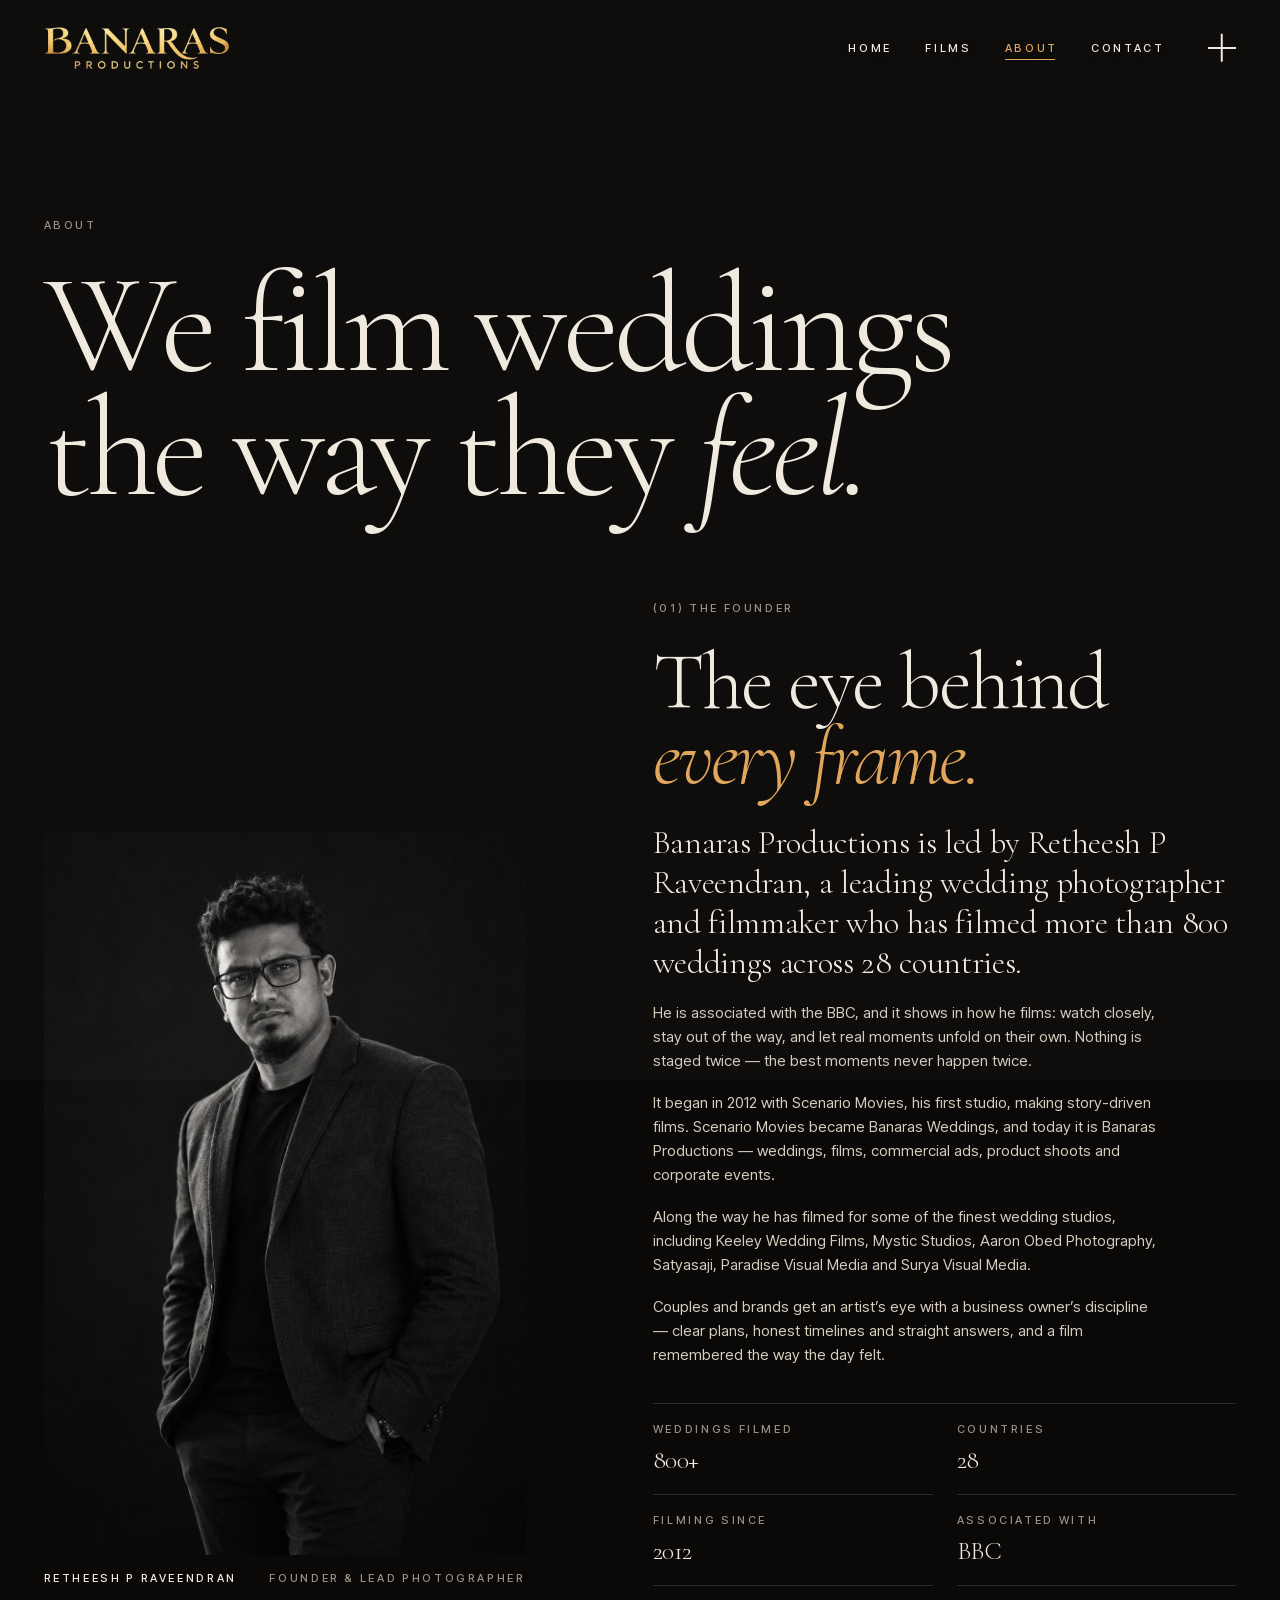
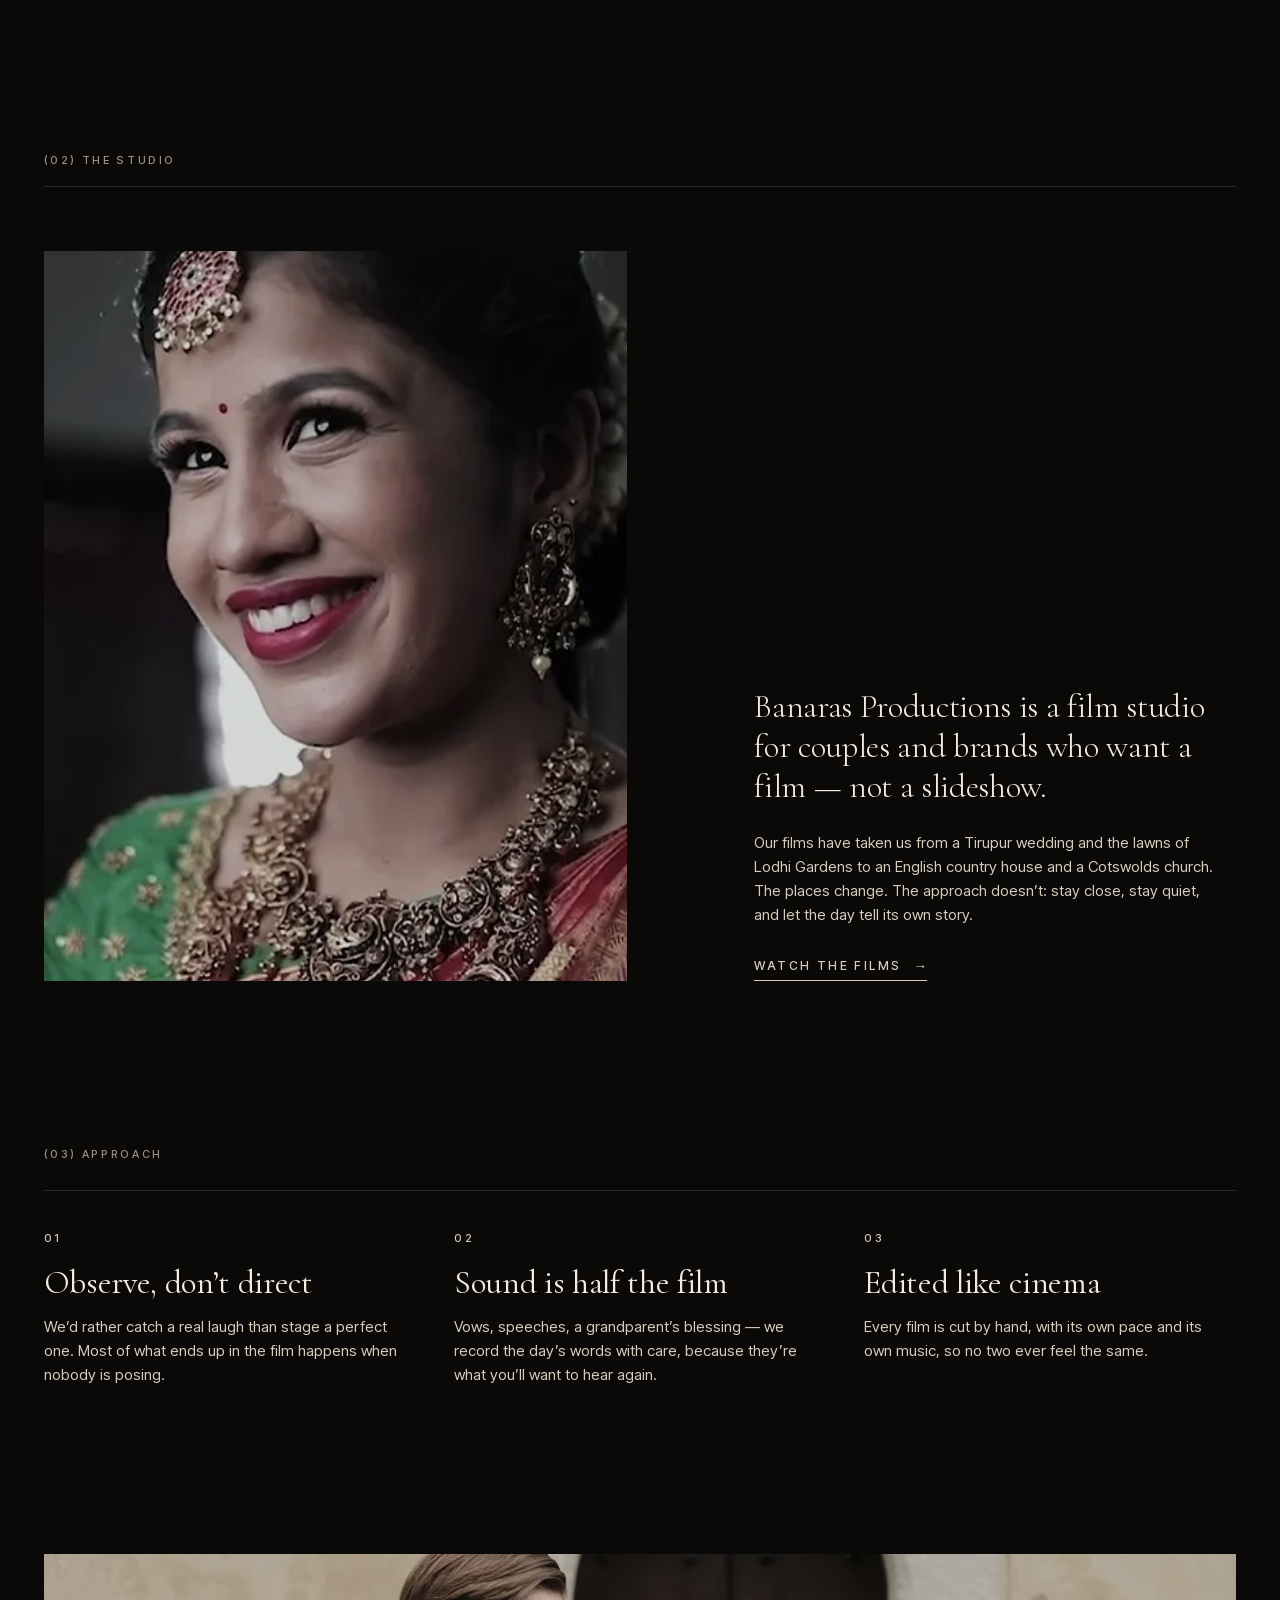
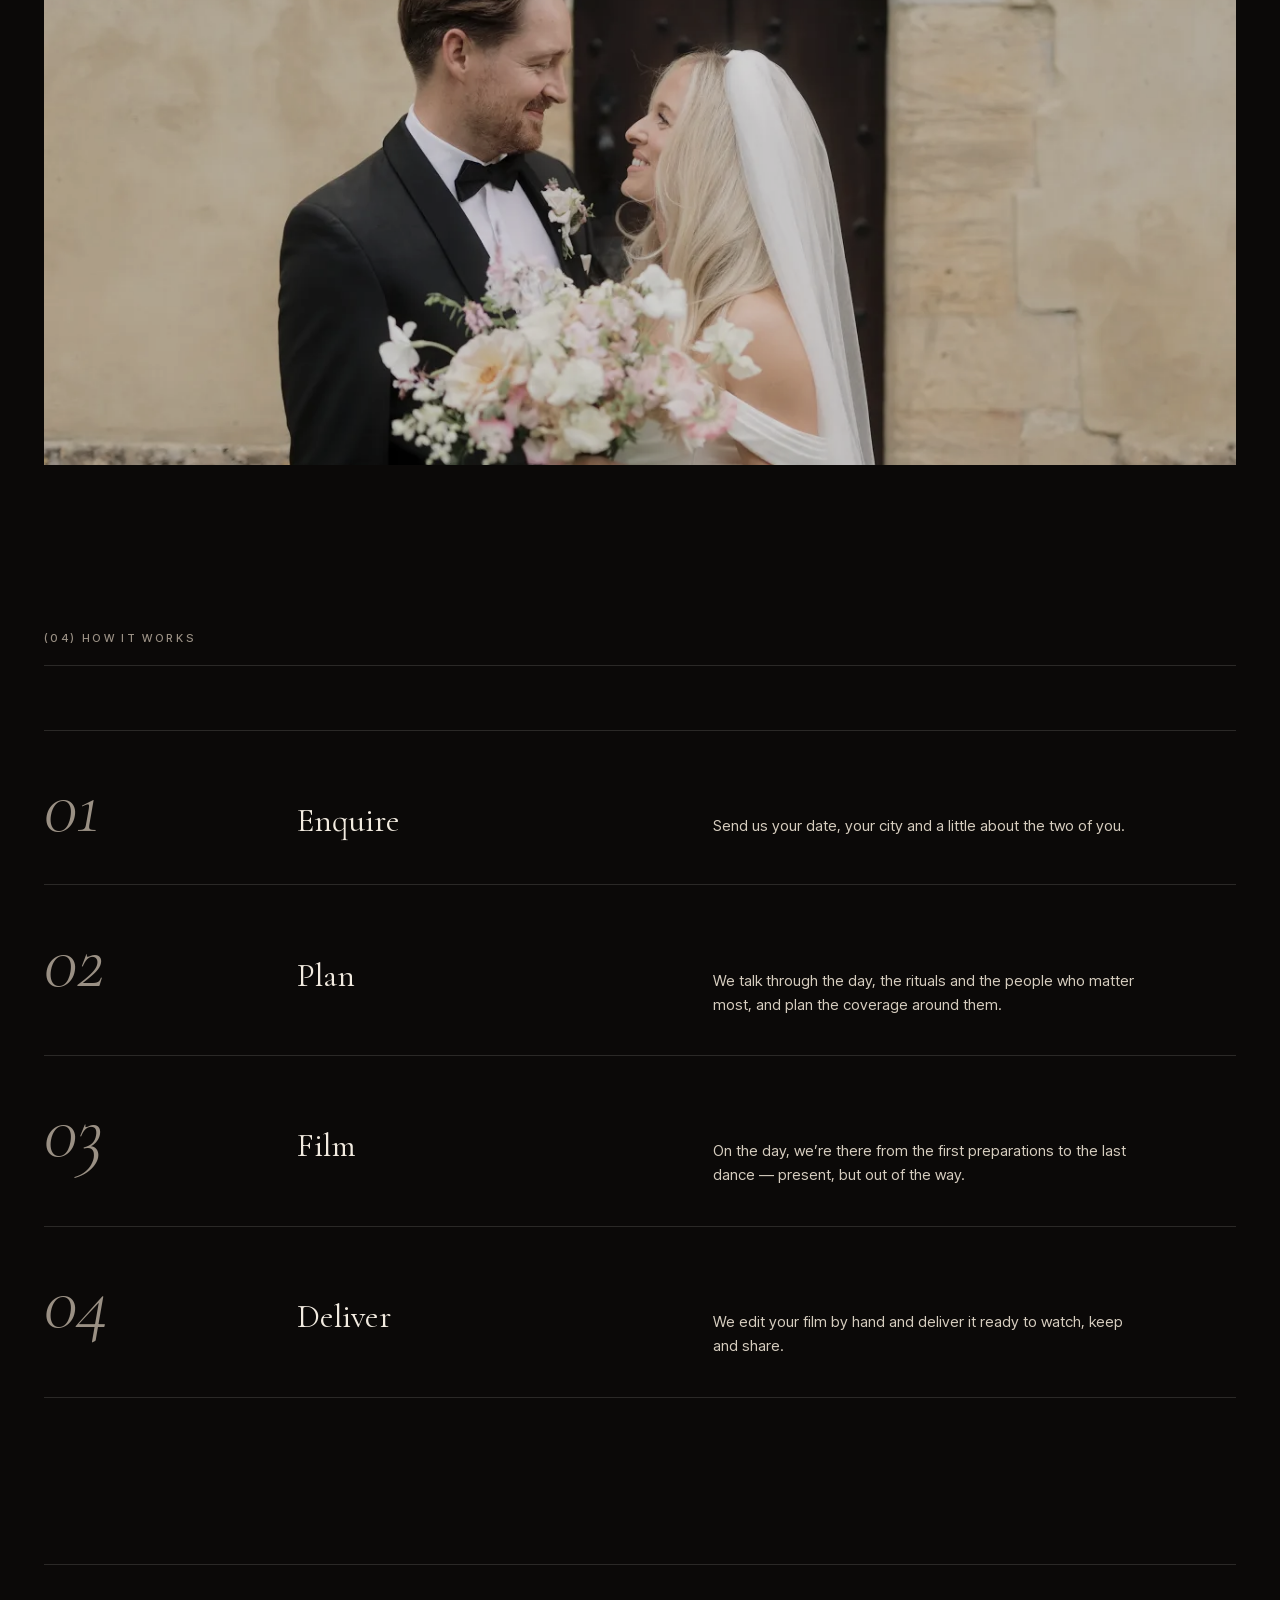
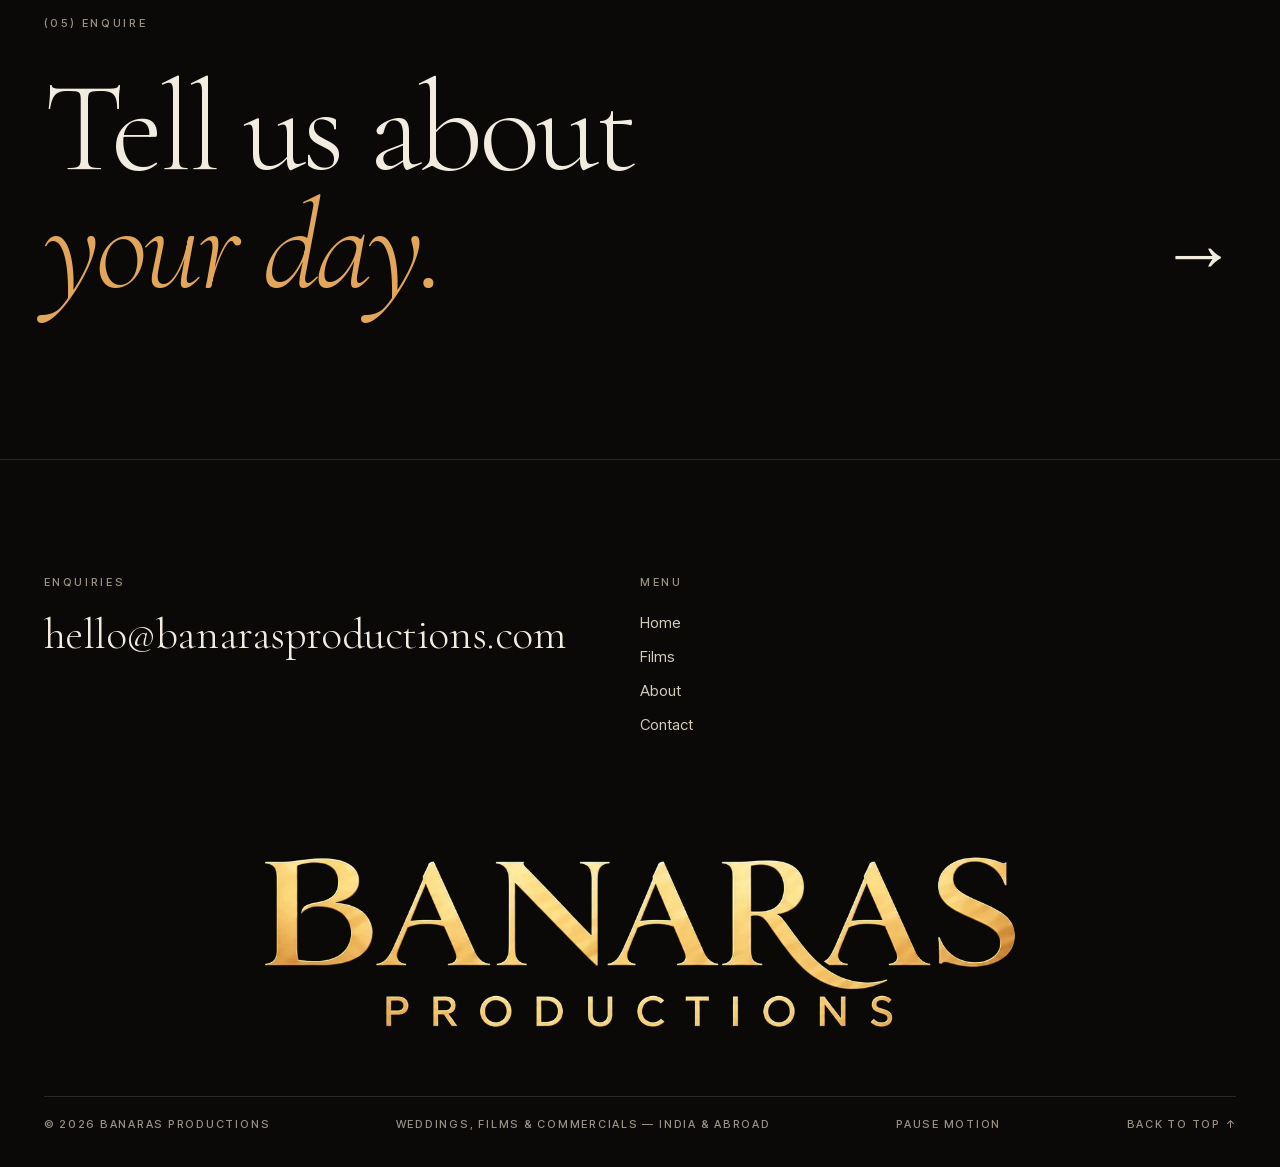
==== commit b2ed07de: "Rebrand to Banaras Productions with portfolio and product demos - New brand: gold wordmark in header" ====
--- a/about.html
+++ b/about.html
@@ -3,23 +3,28 @@
 <head>
 <meta charset="utf-8">
 <meta name="viewport" content="width=device-width, initial-scale=1">
-<title>About — Banaras Weddings</title>
-<meta name="description" content="Banaras Weddings is a wedding film studio for couples who want a film, not a slideshow of their day.">
+<title>About — Banaras Productions</title>
+<meta name="description" content="Banaras Productions is a wedding film studio for couples who want a film, not a slideshow of their day.">
 <meta name="theme-color" content="#0b0908">
 <meta property="og:type" content="website">
-<meta property="og:site_name" content="Banaras Weddings">
-<meta property="og:title" content="About — Banaras Weddings">
-<meta property="og:description" content="Banaras Weddings is a wedding film studio for couples who want a film, not a slideshow of their day.">
-<meta property="og:image" content="https://i.ytimg.com/vi/3qujVWthr1U/maxresdefault.jpg">
+<meta property="og:site_name" content="Banaras Productions">
+<meta property="og:title" content="About — Banaras Productions">
+<meta property="og:description" content="Banaras Productions is a wedding film studio for couples who want a film, not a slideshow of their day.">
+<meta property="og:image" content="https://banarasweddings.github.io/assets/og-image.jpg">
+<meta property="og:image:width" content="1200">
+<meta property="og:image:height" content="630">
+<meta property="og:image:alt" content="Banaras Productions logo">
 <meta name="twitter:card" content="summary_large_image">
 <script>document.documentElement.className += ' js is-loading';</script>
-<link rel="icon" href="assets/favicon.svg" type="image/svg+xml">
+<link rel="icon" href="assets/favicon-32.png" sizes="32x32" type="image/png">
+<link rel="icon" href="assets/favicon-192.png" sizes="192x192" type="image/png">
+<link rel="apple-touch-icon" href="assets/apple-touch-icon.png">
 <link rel="stylesheet" href="assets/css/style.css">
 <script src="assets/js/data.js" defer></script>
 <script src="assets/js/main.js" defer></script>
 </head>
 <body data-page="about">
-<noscript><nav class="noscript-nav" aria-label="Primary"><a href="index.html">Banaras Weddings</a><a href="films.html">Films</a><a href="about.html">About</a><a href="contact.html">Contact</a><a href="mailto:hello@banarasweddings.com">hello@banarasweddings.com</a></nav></noscript>
+<noscript><nav class="noscript-nav" aria-label="Primary"><a href="index.html">Banaras Productions</a><a href="films.html">Films</a><a href="about.html">About</a><a href="contact.html">Contact</a><a href="mailto:hello@banarasproductions.com">hello@banarasproductions.com</a></nav></noscript>
 <main id="main" class="page">
 
   <section class="page-head">
@@ -41,17 +46,17 @@
       <h2 class="eyebrow">(01) The founder</h2>
       <p class="founder__title" id="founder-title">The eye behind <em>every frame.</em></p>
       <div class="founder__story">
-        <p class="lead">Banaras Weddings is led by Retheesh P Raveendran, a leading wedding photographer and filmmaker whose work has taken him across India and the United Kingdom.</p>
-        <p>He has worked with the BBC, and it shows in how he films a wedding: watch closely, stay out of the way, and let real moments unfold on their own. Nothing is staged twice — the best moments never happen twice.</p>
-        <p>Alongside weddings he has made story-driven films of his own, which is why a Banaras Weddings film is cut like cinema rather than stitched together like a highlight reel.</p>
-        <p>From 2012 to 2021 he also worked as an entrepreneur, building and running his own ventures. Couples get an artist’s eye with a business owner’s discipline — clear plans, honest timelines and straight answers.</p>
-        <p>Banaras Weddings brings all of it together, for couples who want their day remembered the way it felt.</p>
+        <p class="lead">Banaras Productions is led by Retheesh P Raveendran, a leading wedding photographer and filmmaker who has filmed more than 800 weddings across 28 countries.</p>
+        <p>He is associated with the BBC, and it shows in how he films: watch closely, stay out of the way, and let real moments unfold on their own. Nothing is staged twice — the best moments never happen twice.</p>
+        <p>It began in 2012 with Scenario Movies, his first studio, making story-driven films. Scenario Movies became Banaras Weddings, and today it is Banaras Productions — weddings, films, commercial ads, product shoots and corporate events.</p>
+        <p>Along the way he has filmed for some of the finest wedding studios, including Keeley Wedding Films, Mystic Studios, Aaron Obed Photography, Satyasaji, Paradise Visual Media and Surya Visual Media.</p>
+        <p>Couples and brands get an artist’s eye with a business owner’s discipline — clear plans, honest timelines and straight answers, and a film remembered the way the day felt.</p>
       </div>
-      <dl class="founder__facts">
-        <div><dt class="eyebrow">Works across</dt><dd>India &amp; the UK</dd></div>
-        <div><dt class="eyebrow">Worked with</dt><dd>The BBC</dd></div>
-        <div><dt class="eyebrow">Entrepreneur</dt><dd>2012 – 2021</dd></div>
-        <div><dt class="eyebrow">Films</dt><dd>Weddings &amp; story films</dd></div>
+      <dl class="founder__facts" data-facts>
+        <div><dt class="eyebrow">Weddings filmed</dt><dd>800+</dd></div>
+        <div><dt class="eyebrow">Countries</dt><dd>28</dd></div>
+        <div><dt class="eyebrow">Filming since</dt><dd>2012</dd></div>
+        <div><dt class="eyebrow">Associated with</dt><dd>BBC</dd></div>
       </dl>
     </div>
   </section>
@@ -65,7 +70,7 @@
   <section class="about-lead grid-12">
     <figure class="about-lead__media reveal"><img data-film-still="gokul-athira" alt="" loading="lazy" decoding="async"></figure>
     <div class="about-lead__text reveal">
-      <p class="lead">Banaras Weddings is a wedding film studio for couples who want a film — not a slideshow of their day.</p>
+      <p class="lead">Banaras Productions is a film studio for couples and brands who want a film — not a slideshow.</p>
       <p>Our films have taken us from a Tirupur wedding and the lawns of Lodhi Gardens to an English country house and a Cotswolds church. The places change. The approach doesn’t: stay close, stay quiet, and let the day tell its own story.</p>
       <p><a class="link-arrow" href="films.html">Watch the films</a></p>
     </div>
--- a/assets/css/style.css
+++ b/assets/css/style.css
@@ -101,9 +101,9 @@
 .site-header.is-hidden { transform: translateY(-110%); }
 .site-header:has(:focus-visible) { transform: none; }
 .menu-open .site-header { transform: none; }
-.brand { display: inline-flex; flex-direction: column; line-height: 1; }
-.brand__a { font: italic 400 30px/.9 var(--serif); letter-spacing: -.01em; }
-.brand__b { font: 500 9.5px/1 var(--sans); letter-spacing: .5em; text-transform: uppercase; margin-top: 7px; padding-left: 1px; }
+.brand { display: inline-flex; align-items: center; line-height: 1; }
+.brand__word { flex: none; display: block; }
+.brand__word img { width: 186px; height: 44px; }
 .site-header__right { display: flex; align-items: center; gap: clamp(14px, 2.4vw, 32px); }
 .site-header { align-items: center; }
 .top-nav { display: flex; align-items: center; gap: clamp(18px, 2.6vw, 42px); margin: 0 clamp(18px, 2.8vw, 44px) 0 auto; transition: opacity .4s, visibility 0s; }
@@ -250,6 +250,7 @@
 .tile__title { font: 400 clamp(24px, 2.3vw, 38px)/1.05 var(--serif); letter-spacing: -.01em; transition: transform .6s var(--ease-out); }
 .tile:hover .tile__title { transform: translateX(8px); }
 .tile__meta { font: 500 10.5px/1.4 var(--sans); letter-spacing: .18em; text-transform: uppercase; color: var(--muted); text-align: right; }
+.tile__kicker { grid-column: 2 / -1; margin-top: 8px; font: italic 300 clamp(17px, 1.35vw, 21px)/1.35 var(--serif); color: var(--ink-2); }
 
 .reveals-on .reveal { opacity: 0; transform: translateY(40px); transition: opacity 1.1s var(--ease-out), transform 1.3s var(--ease-out); }
 .reveals-on .reveal.is-in { opacity: 1; transform: none; }
@@ -386,6 +387,50 @@
 .step__title { font: 400 clamp(26px, 2.6vw, 40px)/1.1 var(--serif); }
 .step__text { max-width: 48ch; color: var(--ink-2); }
 
+/* Studio facts and collaborators */
+.facts { grid-column: 1 / -1; display: grid; grid-template-columns: repeat(4, minmax(0, 1fr)); column-gap: var(--gap); margin: clamp(48px, 6vw, 96px) 0 0; border-top: 1px solid var(--line); }
+.fact { padding-top: 22px; }
+.fact .eyebrow { display: block; }
+.fact__value { margin-top: 10px; font: 300 clamp(48px, 6vw, 96px)/1 var(--serif); letter-spacing: -.02em; color: var(--ink); }
+.facts--compact { margin: 0 0 28px; grid-template-columns: repeat(2, minmax(0, 1fr)); row-gap: 8px; }
+.facts--compact .fact__value { font-size: clamp(34px, 3.4vw, 52px); }
+.worked-with { list-style: none; padding: 0; display: grid; grid-template-columns: repeat(3, minmax(0, 1fr)); column-gap: var(--gap); border-top: 1px solid var(--line); }
+.worked-with li { padding: clamp(16px, 1.8vw, 26px) 0; border-bottom: 1px solid var(--line); font: italic 300 clamp(24px, 2.4vw, 38px)/1.15 var(--serif); letter-spacing: -.01em; }
+.worked-with--compact { grid-template-columns: repeat(2, minmax(0, 1fr)); }
+.worked-with--compact li { padding: 12px 0; font-size: clamp(18px, 1.5vw, 23px); color: var(--ink-2); }
+.worked-with__note { margin-top: 24px; font: 500 12px/1.4 var(--sans); letter-spacing: .22em; text-transform: uppercase; color: var(--muted); }
+.worked-with__note em { font: italic 400 22px/1 var(--serif); letter-spacing: 0; text-transform: none; color: var(--accent); }
+
+/* ---------- Product demos (AI concept films) ---------- */
+
+#product-demos { scroll-margin-top: 96px; }
+.demos__intro { max-width: 34ch; margin: 0 0 clamp(40px, 5vw, 72px); font: 300 clamp(26px, 2.8vw, 44px)/1.15 var(--serif); letter-spacing: -.01em; }
+.demos__intro em { color: var(--accent); }
+.demos { display: grid; grid-template-columns: repeat(12, minmax(0, 1fr)); column-gap: var(--gap); row-gap: 56px; align-items: start; }
+.demo { margin: 0; grid-column: 1 / 8; }
+.demo:nth-child(even) { grid-column: 8 / 13; margin-top: clamp(80px, 14vw, 240px); }
+.demo:nth-child(3) { grid-column: 2 / 7; }
+.demo:nth-child(4) { grid-column: 7 / 13; margin-top: clamp(60px, 10vw, 180px); }
+/* The film sits on its own opening frame and fades in once it is really playing, so no player UI is ever seen.
+   Kept at the film's own 16:9 and never zoomed, so Veo's small AI mark in the corner stays visible. */
+.demo__media { position: relative; overflow: hidden; aspect-ratio: 16 / 9; background: var(--bg-2); }
+.demo__media img, .demo__media video { position: absolute; top: 0; left: 0; width: 100%; height: 100%; object-fit: cover; filter: saturate(.86) brightness(.9); transition: filter 1s var(--ease-out); }
+.demo__media video { opacity: 0; pointer-events: none; transition: opacity .9s ease, filter 1s var(--ease-out); }
+.demo.is-playing video { opacity: 1; }
+.demo.is-playing.is-dipping video { opacity: 0; transition-duration: .7s, 1s; }
+.demo:hover .demo__media img, .demo:hover .demo__media video { filter: none; }
+.portfolio-lead { row-gap: 24px; margin-bottom: clamp(56px, 7vw, 110px); align-items: end; }
+.portfolio-lead__text { grid-column: 1 / 9; font: 300 clamp(28px, 3vw, 48px)/1.15 var(--serif); letter-spacing: -.015em; }
+.portfolio-lead__text em { color: var(--accent); }
+.portfolio-lead__note { grid-column: 9 / 13; max-width: 38ch; color: var(--ink-2); }
+.portfolio-intro { row-gap: 40px; margin: clamp(40px, 5vw, 72px) 0 0; align-items: start; }
+.portfolio-quote { grid-column: 1 / 8; margin: 0; }
+.portfolio-quote p { font: italic 300 clamp(26px, 2.6vw, 42px)/1.25 var(--serif); letter-spacing: -.01em; }
+.portfolio-quote footer { margin-top: 22px; }
+.portfolio-quote [data-founder-name] { color: var(--ink); }
+.portfolio-side { grid-column: 9 / 13; }
+.portfolio-side__label { margin-bottom: 12px; }
+
 /* Founder */
 .founder { row-gap: 48px; padding: 0 var(--pad); align-items: end; scroll-margin-top: 120px; }
 .founder__media { grid-column: 1 / 6; }
@@ -450,8 +495,9 @@
 .footer__col a:not(.footer__mail):hover { color: var(--ink); }
 .footer__mail { font: 300 clamp(28px, 3.4vw, 56px)/1.1 var(--serif); letter-spacing: -.01em; overflow-wrap: anywhere; background: linear-gradient(currentColor, currentColor) 0 100% / 0 1px no-repeat; transition: background-size .6s var(--ease-out); }
 .footer__mail:hover { background-size: 100% 1px; }
-.footer__word { margin: clamp(64px, 9vw, 140px) 0 clamp(40px, 5vw, 76px); font: 300 13vw/.8 var(--serif); letter-spacing: -.045em; white-space: nowrap; text-align: center; }
-.footer__word em { color: var(--accent); }
+.footer__brand { display: flex; justify-content: center; margin: clamp(64px, 9vw, 140px) 0 clamp(40px, 5vw, 76px); }
+.footer__word { width: min(100%, 760px); }
+.footer__word img { width: 100%; height: auto; }
 .footer__bottom { display: flex; flex-wrap: wrap; justify-content: space-between; gap: 12px 32px; padding-top: 20px; border-top: 1px solid var(--line); font: 500 11px/1.4 var(--sans); letter-spacing: .16em; text-transform: uppercase; color: var(--muted); }
 .footer__bottom a { transition: color .3s; }
 .footer__bottom a:hover { color: var(--ink); }
@@ -489,6 +535,7 @@
   .form, .contact__aside { grid-column: 1 / -1; }
   .founder__media, .founder__text, .founder-teaser__media, .founder-teaser__text { grid-column: 1 / -1; }
   .founder__media { max-width: 520px; }
+  .portfolio-quote, .portfolio-side, .portfolio-lead__text, .portfolio-lead__note { grid-column: 1 / -1; }
   .founder-teaser__media { max-width: 420px; width: 100%; }
 }
 
@@ -518,11 +565,20 @@
   .step__text { grid-column: 1; }
   .about-wide { aspect-ratio: 4 / 3; }
   .footer__top { grid-template-columns: 1fr 1fr; }
+  .facts { grid-template-columns: repeat(2, minmax(0, 1fr)); row-gap: 18px; }
+  .worked-with { grid-template-columns: 1fr; }
+  .demo, .demo:nth-child(n) { grid-column: 1 / -1; margin-top: 0; }
+  .worked-with--compact { grid-template-columns: repeat(2, minmax(0, 1fr)); }
   .footer__col--wide { grid-column: 1 / -1; }
 }
 
 @media (max-width: 600px) {
   .form__grid { grid-template-columns: 1fr; }
+}
+
+/* Small phones (320–374px): a slightly smaller header wordmark. */
+@media (max-width: 374px) {
+  .brand__word img { width: 160px; height: 38px; }
   .section-head { flex-direction: column; gap: 12px; }
 }
 
@@ -568,13 +624,13 @@
   .page, .film-hero { padding-top: 168px; }
   .hero__title, .cta__big, .next-film__title { font: 300 56px/.92 var(--serif); }
   .page-title { font: 300 58px/.9 var(--serif); }
-  .intro__text, .founder-teaser__line, .offer__title, .idx__title { font: 300 32px/1.1 var(--serif); }
+  .intro__text, .founder-teaser__line, .offer__title, .idx__title, .demos__intro, .portfolio-lead__text { font: 300 32px/1.1 var(--serif); }
   .founder__title { font: 300 46px/.95 var(--serif); }
   .tile__title, .lead, .film-info__text, .principle h3, .step__title, .contact__big, .footer__mail { font: 300 26px/1.2 var(--serif); }
   .film-hero__kicker, .contact__quote, .founder__facts dd { font: italic 300 22px/1.3 var(--serif); }
   .marquee__track span { font: italic 300 28px/1 var(--serif); }
   .menu__text { font: 300 44px/1 var(--serif); }
-  .footer__word { font: 300 13vw/.8 var(--serif); }
+  .footer__brand { margin: 96px 0 48px; }
   .field input, .field select, .field textarea { font: 300 21px/1.3 var(--serif); }
 }
 /* aspect-ratio unsupported: reserve each picture box's height with a padding-top spacer. */
@@ -582,6 +638,7 @@
   .tile__media::before, .player::before, .about-lead__media::before, .about-wide::before,
   .founder__frame::before, .founder-teaser__media::before { content: ""; display: block; padding-top: 62.5%; }
   .player::before { padding-top: 56.25%; }
+  .demo__media::before { content: ""; display: block; padding-top: 56.25%; }
   .about-lead__media::before, .founder-teaser__media::before { padding-top: 125%; }
   .about-wide::before { padding-top: 42.857%; }
   .founder__frame::before { padding-top: 150%; }
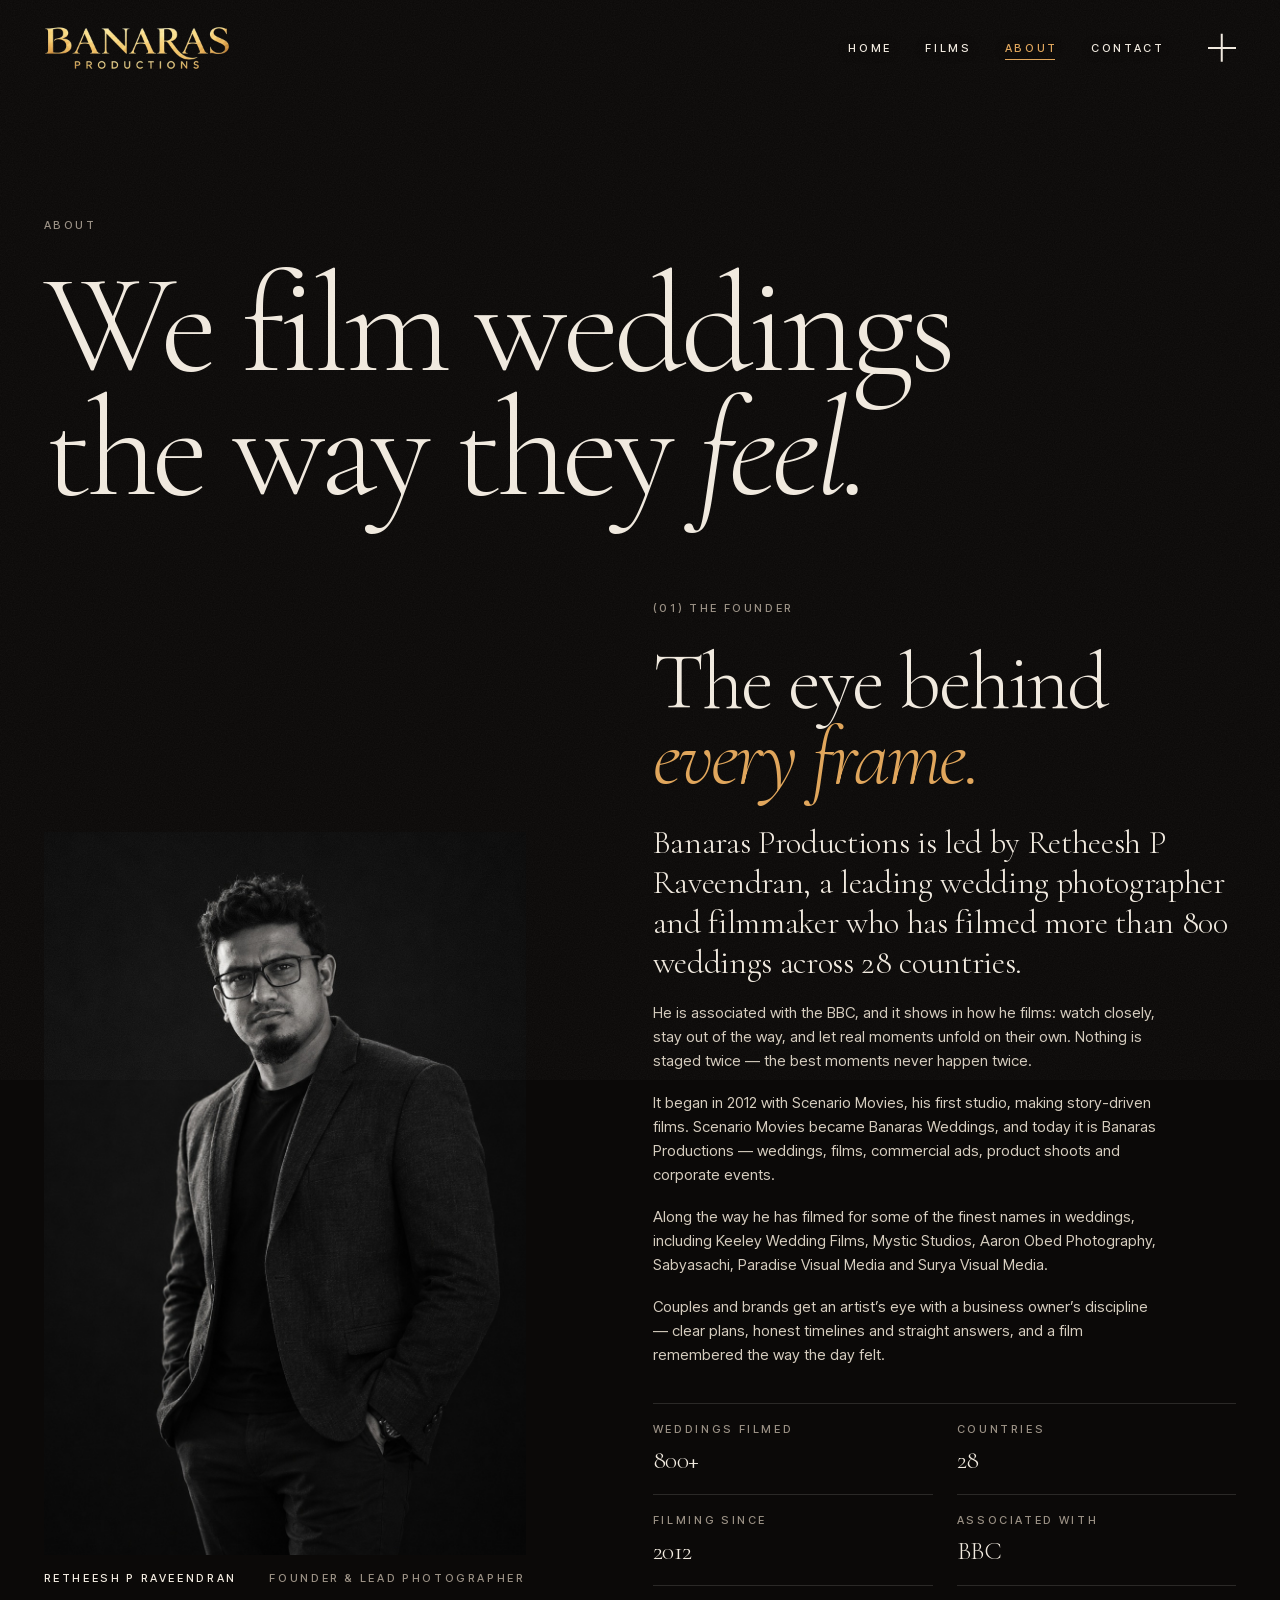
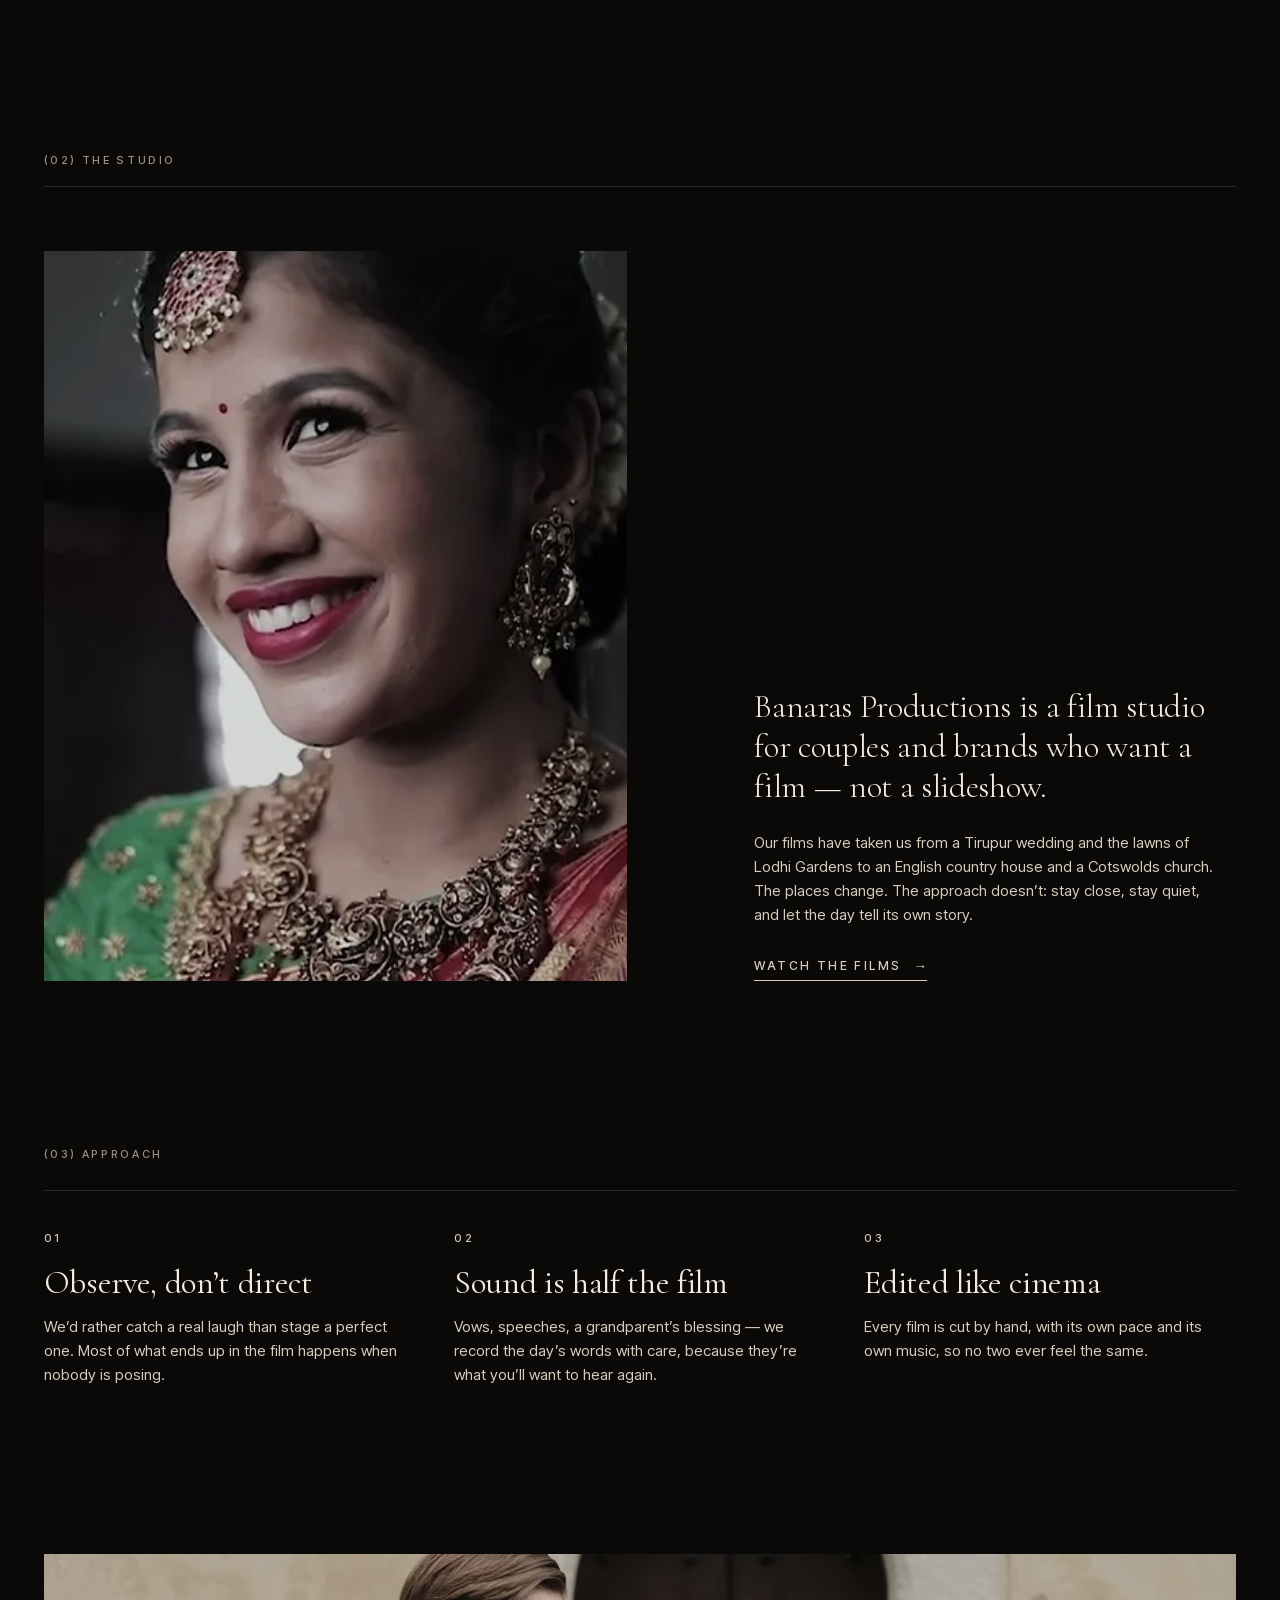
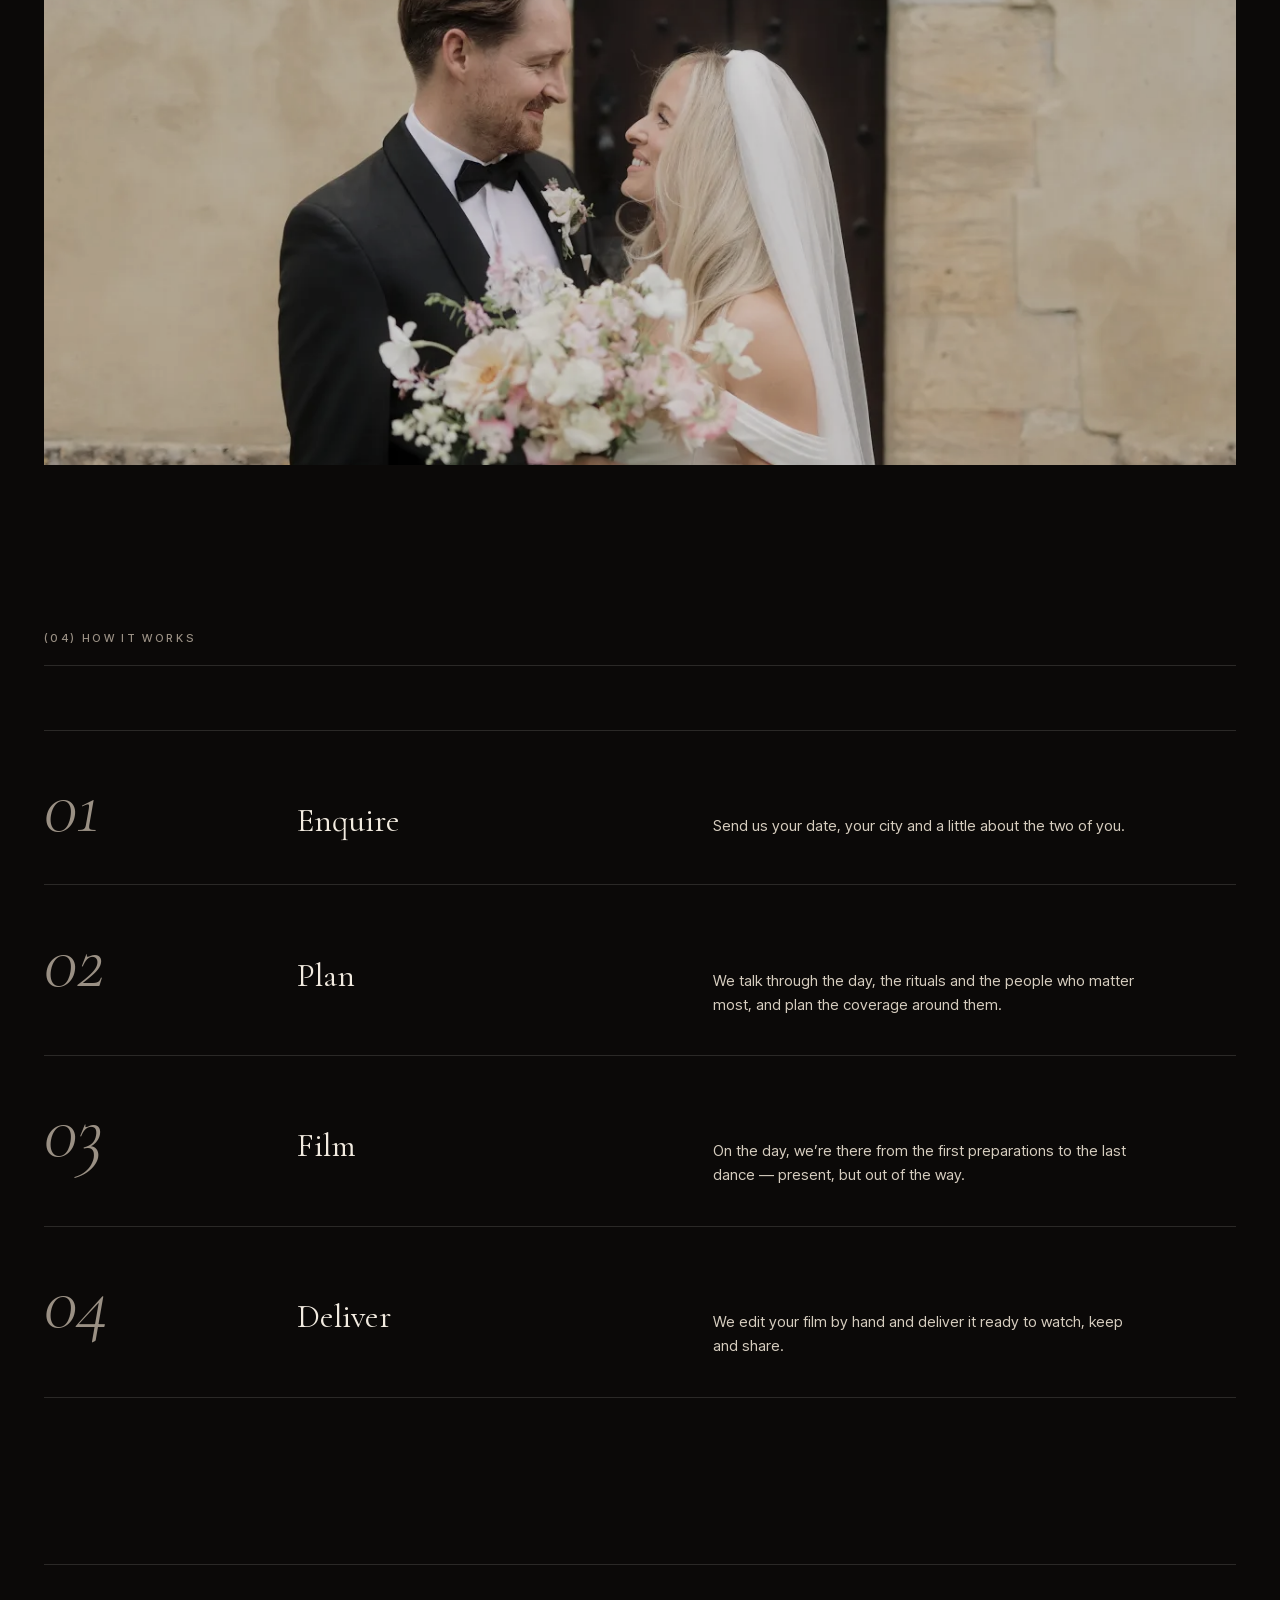
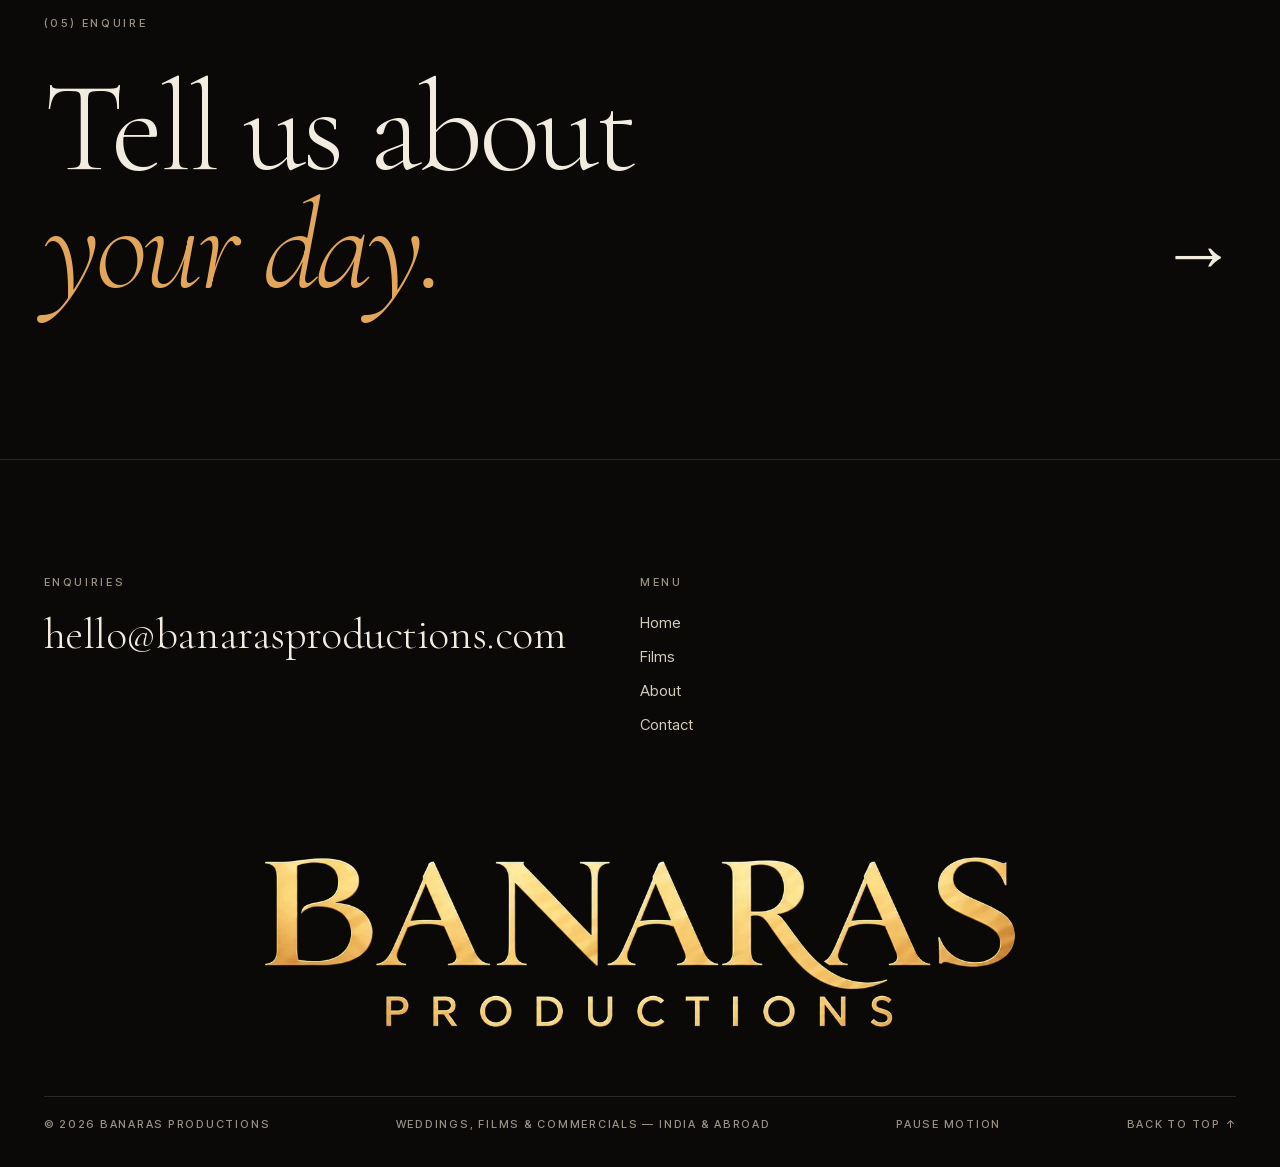
==== commit fd586443: "Correct collaborator name to Sabyasachi" ====
--- a/about.html
+++ b/about.html
@@ -10,7 +10,7 @@
 <meta property="og:site_name" content="Banaras Productions">
 <meta property="og:title" content="About — Banaras Productions">
 <meta property="og:description" content="Banaras Productions is a wedding film studio for couples who want a film, not a slideshow of their day.">
-<meta property="og:image" content="https://banarasweddings.github.io/assets/og-image.jpg">
+<meta property="og:image" content="https://banarasproductions.github.io/assets/og-image.jpg">
 <meta property="og:image:width" content="1200">
 <meta property="og:image:height" content="630">
 <meta property="og:image:alt" content="Banaras Productions logo">
@@ -49,7 +49,7 @@
         <p class="lead">Banaras Productions is led by Retheesh P Raveendran, a leading wedding photographer and filmmaker who has filmed more than 800 weddings across 28 countries.</p>
         <p>He is associated with the BBC, and it shows in how he films: watch closely, stay out of the way, and let real moments unfold on their own. Nothing is staged twice — the best moments never happen twice.</p>
         <p>It began in 2012 with Scenario Movies, his first studio, making story-driven films. Scenario Movies became Banaras Weddings, and today it is Banaras Productions — weddings, films, commercial ads, product shoots and corporate events.</p>
-        <p>Along the way he has filmed for some of the finest wedding studios, including Keeley Wedding Films, Mystic Studios, Aaron Obed Photography, Satyasaji, Paradise Visual Media and Surya Visual Media.</p>
+        <p>Along the way he has filmed for some of the finest names in weddings, including Keeley Wedding Films, Mystic Studios, Aaron Obed Photography, Sabyasachi, Paradise Visual Media and Surya Visual Media.</p>
         <p>Couples and brands get an artist’s eye with a business owner’s discipline — clear plans, honest timelines and straight answers, and a film remembered the way the day felt.</p>
       </div>
       <dl class="founder__facts" data-facts>
--- a/assets/css/style.css
+++ b/assets/css/style.css
@@ -244,6 +244,9 @@
 /* Films that can't play inline drift slowly so every frame on the page feels alive. */
 @keyframes drift { from { transform: scale(calc(var(--z, 1) * 1.04)); } to { transform: scale(calc(var(--z, 1) * 1.16)); } }
 .is-drifting > img { animation: drift 16s ease-in-out infinite alternate; }
+/* A film still waiting for its preview drifts gently from the moment it arrives, then dissolves into the film. */
+@keyframes warm-drift { from { transform: scale(calc(var(--z, 1) * 1.04)); } to { transform: scale(calc(var(--z, 1) * 1.1)); } }
+.tile__media.is-warming:not(.is-previewing) > img { animation: warm-drift 9s ease-in-out infinite alternate; }
 
 .tile__cap { display: grid; grid-template-columns: auto minmax(0, 1fr) auto; align-items: baseline; column-gap: 16px; padding-top: 18px; }
 .tile__num { font: 500 11px/1 var(--sans); letter-spacing: .2em; color: var(--muted); }
@@ -270,6 +273,11 @@
 .film-grid--editorial .tile:nth-child(5n+4) .tile__cap { grid-template-columns: auto minmax(0, 1fr); row-gap: 8px; }
 .film-grid--editorial .tile:nth-child(5n+2) .tile__meta,
 .film-grid--editorial .tile:nth-child(5n+4) .tile__meta { grid-column: 2; text-align: left; }
+/* Home portfolio: every tile keeps the films' own widescreen frame, so faces and hands are never cropped away. */
+.film-grid--landscape .tile:nth-child(n) .tile__media { aspect-ratio: 16 / 9; }
+.film-grid--landscape .tile:nth-child(5n+2) { grid-column: 8 / 13; }
+.film-grid--landscape .tile:nth-child(5n+3) { grid-column: 3 / 11; }
+.film-grid--landscape .tile:nth-child(5n+4) { grid-column: 1 / 7; }
 
 .film-grid--uniform { display: grid; grid-template-columns: repeat(2, minmax(0, 1fr)); column-gap: clamp(16px, 2.4vw, 40px); row-gap: clamp(56px, 6vw, 96px); align-items: start; padding: 0 var(--pad) calc(clamp(96px, 12vw, 180px) + clamp(0px, 8vw, 140px)); }
 .film-grid--uniform .tile:nth-child(even) { translate: 0 clamp(0px, 8vw, 140px); }
@@ -553,6 +561,7 @@
   .scroll-cue { display: none; }
   .film-grid--editorial .tile { grid-column: 1 / -1 !important; margin-top: 0 !important; }
   .film-grid--editorial .tile .tile__media { aspect-ratio: 4 / 3 !important; }
+  .film-grid--landscape .tile .tile__media { aspect-ratio: 16 / 9 !important; }
   .film-grid--uniform { grid-template-columns: 1fr; padding-bottom: clamp(96px, 12vw, 180px); }
   .film-grid--uniform .tile:nth-child(even) { translate: none; }
   .tile__cap { grid-template-columns: auto minmax(0, 1fr); row-gap: 8px; }
@@ -586,7 +595,7 @@
 
 .footer__bottom .motion-btn { font: inherit; letter-spacing: inherit; text-transform: inherit; color: inherit; transition: color .3s; }
 .motion-btn:hover { color: var(--ink); }
-.motion-off .hero__poster, .motion-off .marquee__track, .motion-off body::after, .motion-off .scroll-cue::after, .motion-off .is-drifting > img { animation-play-state: paused; }
+.motion-off .hero__poster, .motion-off .marquee__track, .motion-off body::after, .motion-off .scroll-cue::after, .motion-off .is-drifting > img, .motion-off .is-warming > img { animation-play-state: paused; }
 
 @media (hover: none) {
   .film-index:hover a { opacity: 1; }
@@ -610,7 +619,7 @@
   *, *::before, *::after { animation-duration: .01ms !important; animation-iteration-count: 1 !important; transition-duration: .01ms !important; transition-delay: 0s !important; }
   body::after { animation: none; }
   .marquee__track { animation: none; }
-  .is-drifting > img { animation: none; }
+  .is-drifting > img, .is-warming > img { animation: none; }
   .hero__motion { display: none; }
   .reveals-on .reveal, .reveals-on .tile.reveal .tile__media { opacity: 1; transform: none; clip-path: none; }
 }
@@ -645,11 +654,13 @@
   .film-grid--editorial .tile:nth-child(5n+2) .tile__media::before,
   .film-grid--editorial .tile:nth-child(5n+4) .tile__media::before { padding-top: 125%; }
   .film-grid--editorial .tile:nth-child(5n+3) .tile__media::before { padding-top: 45.45%; }
+  .film-grid--landscape .tile:nth-child(n) .tile__media::before { padding-top: 56.25%; }
   .reel-btn__ring { width: 58px; height: 58px; }
   .player__disc { width: 96px; height: 96px; }
   .lightbox__frame { width: 92vw; height: 51.75vw; }
   @media (max-width: 760px) {
     .film-grid--editorial .tile .tile__media::before { padding-top: 75% !important; }
+    .film-grid--landscape .tile .tile__media::before { padding-top: 56.25% !important; }
     .about-wide::before { padding-top: 75%; }
   }
 }
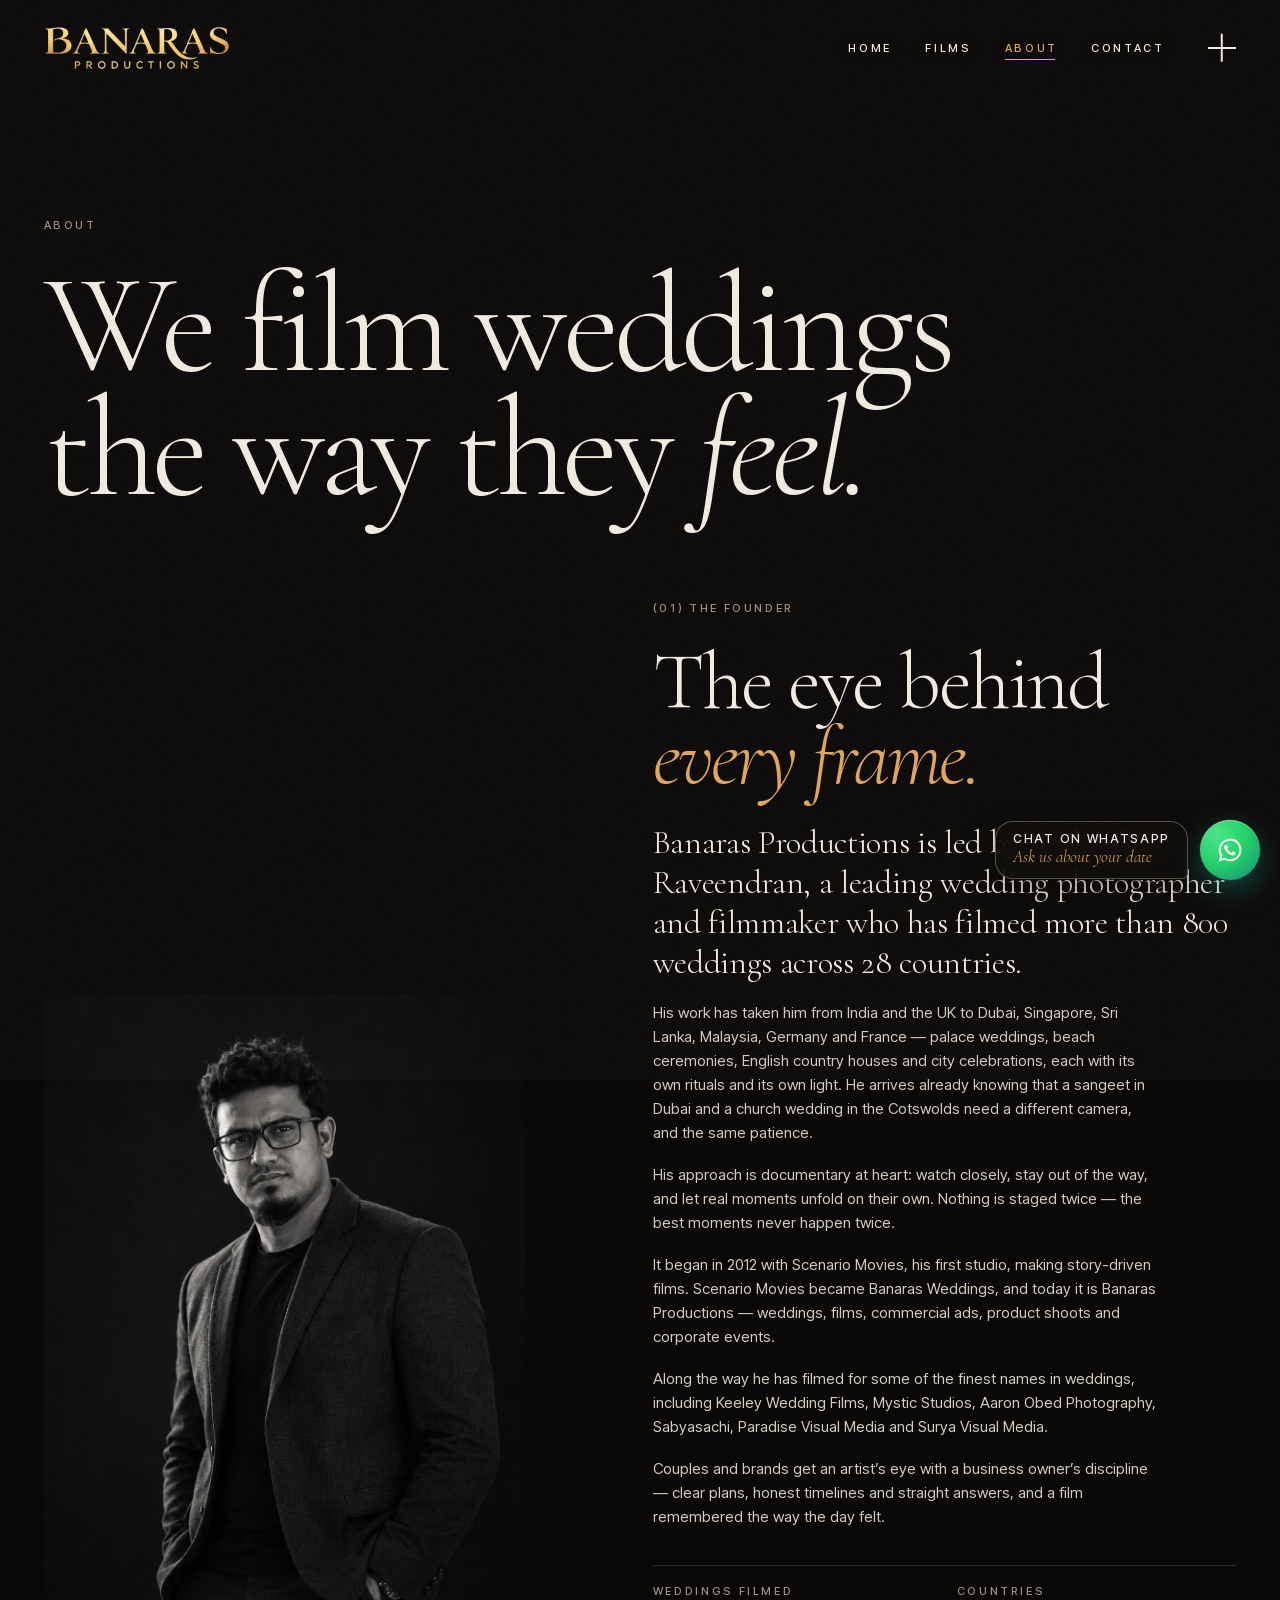
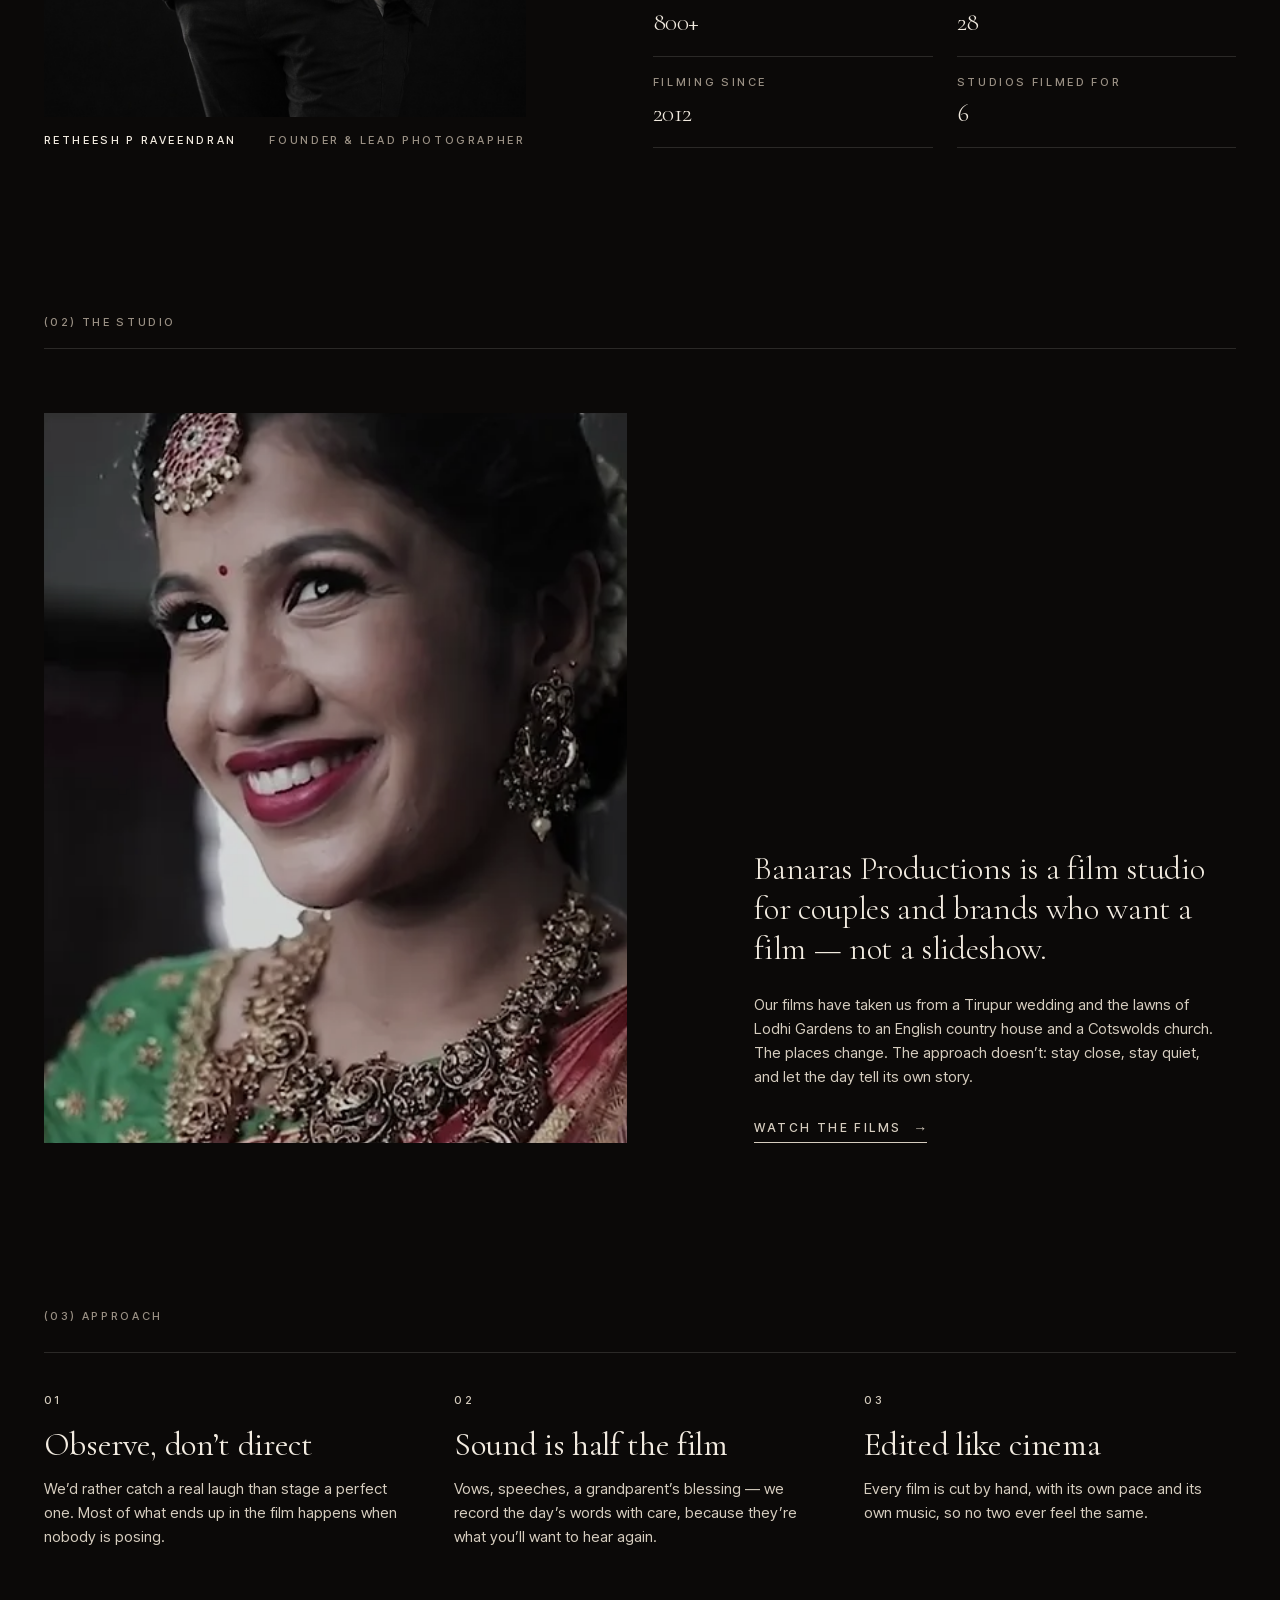
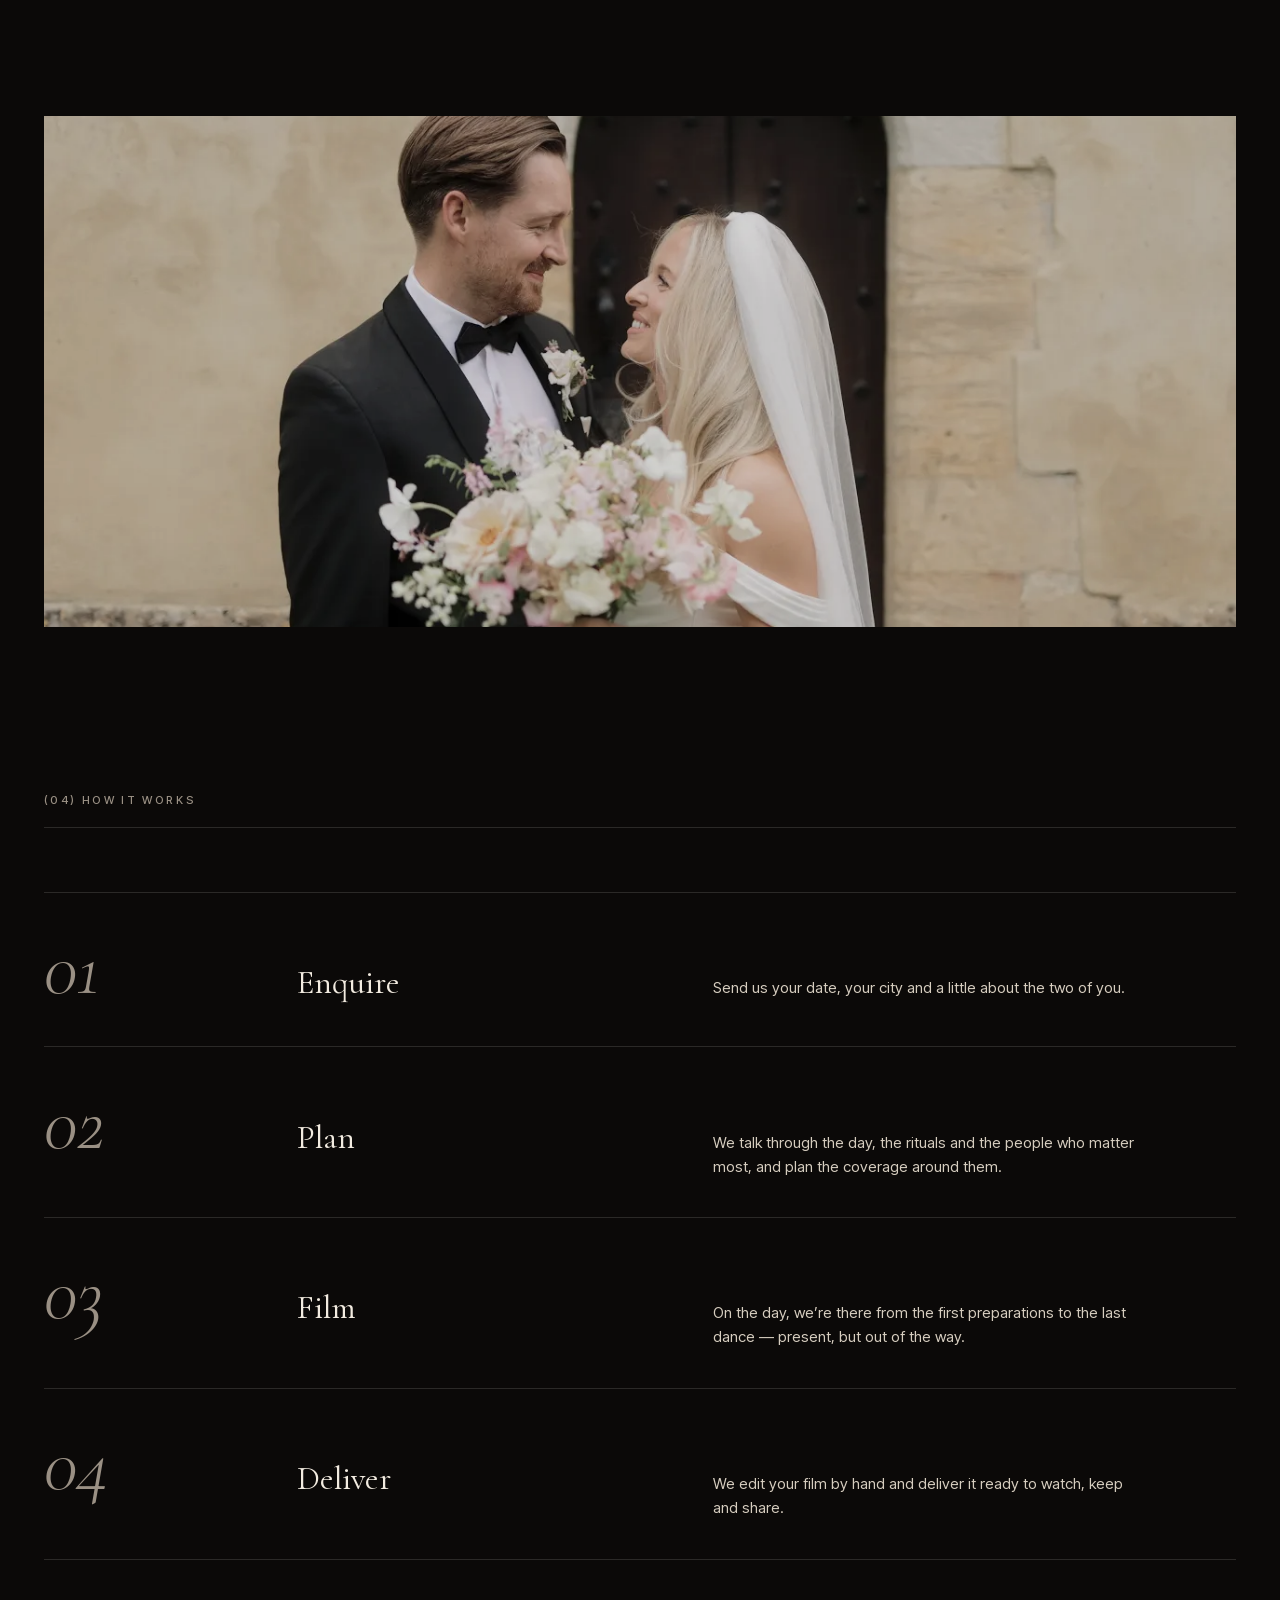
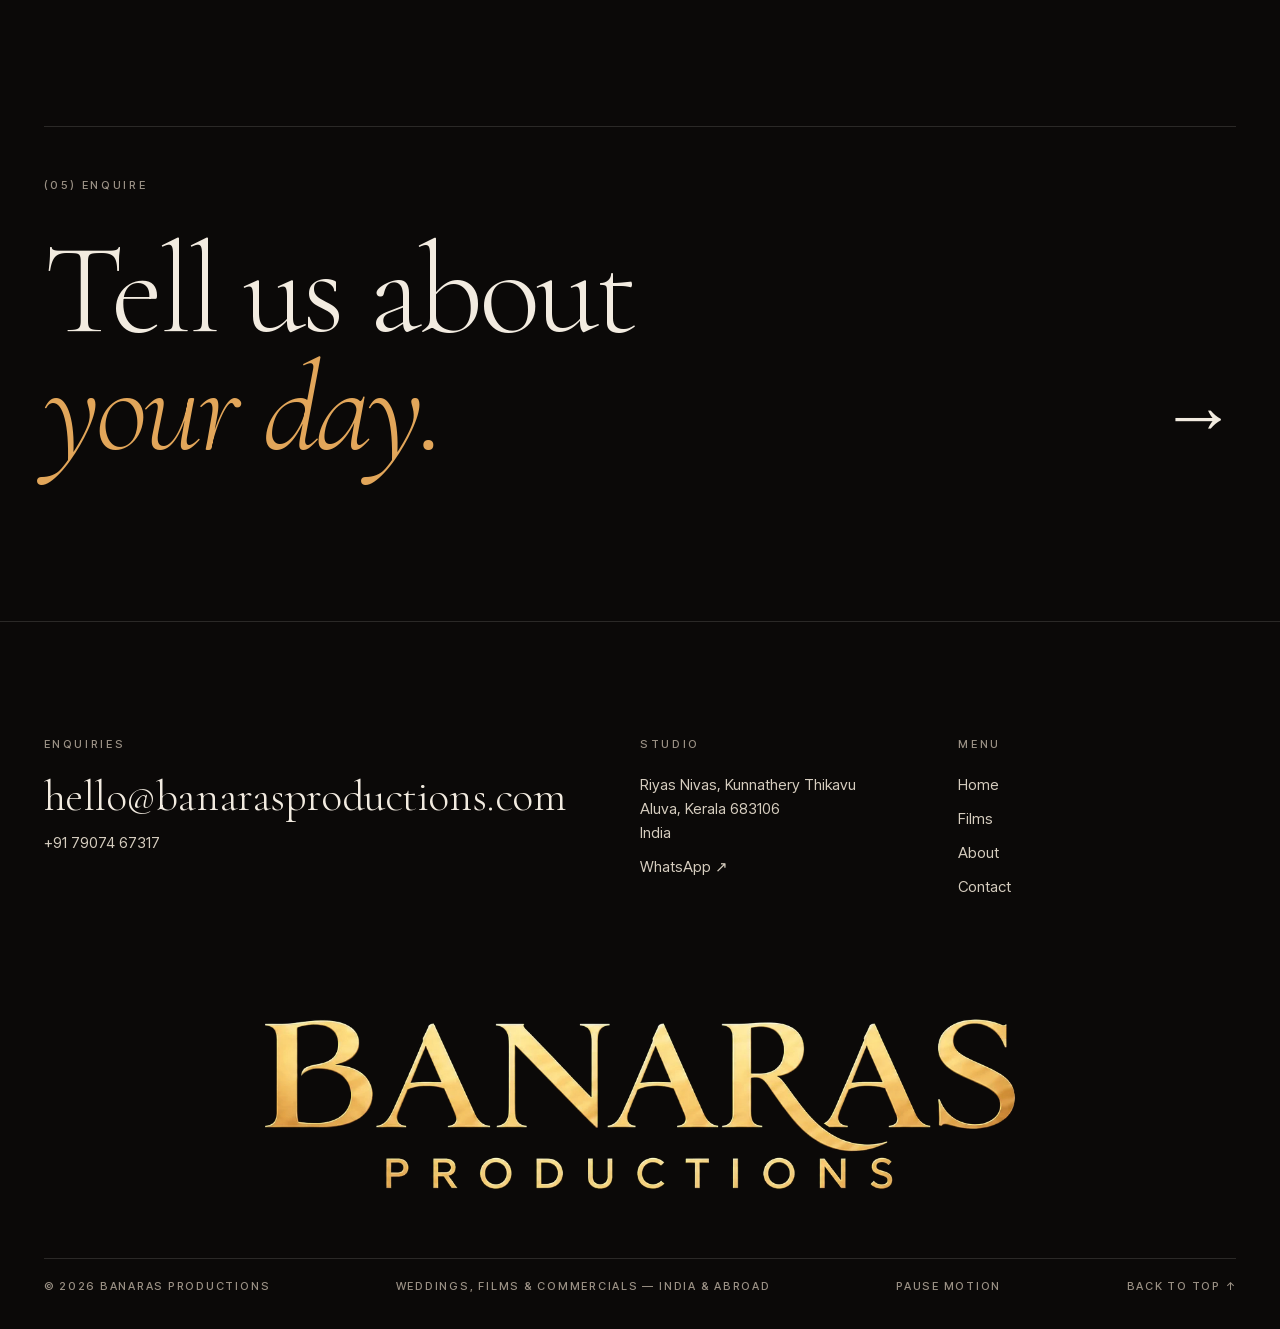
==== commit 55f935ee: "Countries, studio address, WhatsApp chat, and no BBC mention - "Filmed in" line (India, the UK, Duba" ====
--- a/about.html
+++ b/about.html
@@ -47,7 +47,8 @@
       <p class="founder__title" id="founder-title">The eye behind <em>every frame.</em></p>
       <div class="founder__story">
         <p class="lead">Banaras Productions is led by Retheesh P Raveendran, a leading wedding photographer and filmmaker who has filmed more than 800 weddings across 28 countries.</p>
-        <p>He is associated with the BBC, and it shows in how he films: watch closely, stay out of the way, and let real moments unfold on their own. Nothing is staged twice — the best moments never happen twice.</p>
+        <p>His work has taken him from India and the UK to Dubai, Singapore, Sri Lanka, Malaysia, Germany and France — palace weddings, beach ceremonies, English country houses and city celebrations, each with its own rituals and its own light. He arrives already knowing that a sangeet in Dubai and a church wedding in the Cotswolds need a different camera, and the same patience.</p>
+        <p>His approach is documentary at heart: watch closely, stay out of the way, and let real moments unfold on their own. Nothing is staged twice — the best moments never happen twice.</p>
         <p>It began in 2012 with Scenario Movies, his first studio, making story-driven films. Scenario Movies became Banaras Weddings, and today it is Banaras Productions — weddings, films, commercial ads, product shoots and corporate events.</p>
         <p>Along the way he has filmed for some of the finest names in weddings, including Keeley Wedding Films, Mystic Studios, Aaron Obed Photography, Sabyasachi, Paradise Visual Media and Surya Visual Media.</p>
         <p>Couples and brands get an artist’s eye with a business owner’s discipline — clear plans, honest timelines and straight answers, and a film remembered the way the day felt.</p>
@@ -56,7 +57,7 @@
         <div><dt class="eyebrow">Weddings filmed</dt><dd>800+</dd></div>
         <div><dt class="eyebrow">Countries</dt><dd>28</dd></div>
         <div><dt class="eyebrow">Filming since</dt><dd>2012</dd></div>
-        <div><dt class="eyebrow">Associated with</dt><dd>BBC</dd></div>
+        <div><dt class="eyebrow">Studios filmed for</dt><dd>6</dd></div>
       </dl>
     </div>
   </section>
--- a/assets/css/style.css
+++ b/assets/css/style.css
@@ -491,6 +491,10 @@
 .contact__aside .eyebrow { margin-bottom: 12px; }
 .contact__big { font: 300 clamp(24px, 2.4vw, 38px)/1.2 var(--serif); overflow-wrap: anywhere; background: linear-gradient(currentColor, currentColor) 0 100% / 0 1px no-repeat; transition: background-size .6s var(--ease-out), color .3s; }
 .contact__big:hover { background-size: 100% 1px; color: var(--accent); }
+.contact__address { font: 300 clamp(20px, 1.8vw, 26px)/1.4 var(--serif); font-style: normal; color: var(--ink-2); }
+.contact__map { display: flex; width: fit-content; margin-top: 14px; font-size: 12px; }
+.contact__wa { display: inline-flex; align-items: center; gap: 12px; }
+.contact__wa svg { color: #25D366; flex: none; }
 .contact__quote { padding-top: 28px; border-top: 1px solid var(--line); font: italic 300 clamp(22px, 2vw, 30px)/1.3 var(--serif); color: var(--ink-2); }
 
 /* ---------- Footer ---------- */
@@ -500,6 +504,7 @@
 .footer__col { display: flex; flex-direction: column; align-items: flex-start; gap: 10px; }
 .footer__col .eyebrow { margin-bottom: 10px; }
 .footer__col a:not(.footer__mail) { color: var(--ink-2); transition: color .3s; }
+.footer__address { font-style: normal; color: var(--ink-2); line-height: 1.6; }
 .footer__col a:not(.footer__mail):hover { color: var(--ink); }
 .footer__mail { font: 300 clamp(28px, 3.4vw, 56px)/1.1 var(--serif); letter-spacing: -.01em; overflow-wrap: anywhere; background: linear-gradient(currentColor, currentColor) 0 100% / 0 1px no-repeat; transition: background-size .6s var(--ease-out); }
 .footer__mail:hover { background-size: 100% 1px; }
@@ -667,3 +672,54 @@
 /* Shown only when JavaScript is off or blocked, so every page can still be navigated. */
 .noscript-nav { position: relative; z-index: 60; display: flex; flex-wrap: wrap; gap: 18px; padding: 18px; font: 500 12px/1.4 var(--sans); letter-spacing: .2em; text-transform: uppercase; }
 .noscript-nav a { color: var(--ink); }
+
+/* ---------- Filmed in ---------- */
+
+.countries-band { grid-column: 1 / -1; display: grid; grid-template-columns: minmax(0, 3fr) minmax(0, 9fr); column-gap: var(--gap); align-items: baseline; margin-top: clamp(36px, 4vw, 64px); padding-top: clamp(24px, 2.4vw, 36px); border-top: 1px solid var(--line); }
+.countries { margin: 0; font: italic 300 clamp(26px, 3.1vw, 50px)/1.25 var(--serif); letter-spacing: -.01em; color: var(--ink); }
+.country { white-space: nowrap; }
+/* The dot belongs to the country before it, so a wrapped line never starts with one. */
+.country:not(:last-child)::after { content: "·"; display: inline-block; margin: 0 .38em; color: var(--accent); font-style: normal; }
+.country--more { color: var(--accent); }
+.countries--compact { margin: 0 0 22px; font-size: clamp(19px, 1.6vw, 24px); color: var(--ink-2); }
+@media (max-width: 760px) { .countries-band { grid-template-columns: 1fr; row-gap: 12px; } }
+
+/* ---------- WhatsApp ---------- */
+
+.wa-fab {
+  position: fixed; z-index: 90; right: 20px; bottom: 20px;
+  right: max(20px, env(safe-area-inset-right)); bottom: max(20px, env(safe-area-inset-bottom));
+  display: flex; align-items: center; gap: 12px; color: var(--ink);
+  opacity: 0; transform: translateY(18px) scale(.9); pointer-events: none;
+  transition: opacity .5s var(--ease-out), transform .6s var(--ease-out);
+}
+.wa-fab.is-visible { opacity: 1; transform: none; pointer-events: auto; }
+.menu-open .wa-fab, .lightbox-open .wa-fab { opacity: 0; pointer-events: none; transform: translateY(18px) scale(.9); }
+.wa-fab__icon {
+  position: relative; display: grid; place-items: center; width: 60px; height: 60px; border-radius: 50%; color: #fff;
+  background: radial-gradient(circle at 30% 25%, #4BE48A 0%, #25D366 45%, #128C7E 100%);
+  box-shadow: 0 10px 30px rgba(18, 140, 126, .45), inset 0 1px 0 rgba(255, 255, 255, .35), 0 0 0 1px rgba(255, 255, 255, .08);
+  transition: transform .5s var(--ease-out), box-shadow .5s;
+}
+/* A slow ring, like a phone quietly buzzing — never a frantic blink. */
+.wa-fab__icon::after {
+  content: ""; position: absolute; top: 0; right: 0; bottom: 0; left: 0; border-radius: 50%; box-shadow: 0 0 0 0 rgba(37, 211, 102, .55);
+  animation: wa-ring 3.2s ease-out 1.5s infinite;
+}
+@keyframes wa-ring { 0% { box-shadow: 0 0 0 0 rgba(37, 211, 102, .5); } 70%, 100% { box-shadow: 0 0 0 18px rgba(37, 211, 102, 0); } }
+.wa-fab__label {
+  display: grid; gap: 3px; padding: 12px 18px; border-radius: 18px 18px 6px 18px; white-space: nowrap;
+  background: rgba(16, 13, 11, .86); -webkit-backdrop-filter: blur(14px); backdrop-filter: blur(14px);
+  box-shadow: inset 0 0 0 1px var(--line-2), 0 12px 30px rgba(0, 0, 0, .35);
+  opacity: 0; transform: translateX(14px); transition: opacity .4s var(--ease-out), transform .5s var(--ease-out);
+  pointer-events: none;
+}
+.wa-fab__title { font: 500 12px/1 var(--sans); letter-spacing: .14em; text-transform: uppercase; color: var(--ink); }
+.wa-fab__sub { font: italic 300 17px/1.1 var(--serif); color: var(--accent); }
+.wa-fab:hover .wa-fab__label, .wa-fab:focus-visible .wa-fab__label, .wa-fab.is-peeking .wa-fab__label { opacity: 1; transform: none; }
+.wa-fab:hover .wa-fab__icon, .wa-fab:focus-visible .wa-fab__icon { transform: scale(1.06) rotate(-8deg); box-shadow: 0 14px 36px rgba(18, 140, 126, .6), inset 0 1px 0 rgba(255, 255, 255, .35); }
+.wa-fab:focus-visible { outline: none; }
+.wa-fab:focus-visible .wa-fab__icon { outline: 2px solid var(--accent); outline-offset: 4px; }
+.motion-off .wa-fab__icon::after { animation-play-state: paused; }
+@media (max-width: 760px) { .wa-fab__icon { width: 54px; height: 54px; } .wa-fab__label { display: none; } }
+@media (prefers-reduced-motion: reduce) { .wa-fab__icon::after { animation: none; } }
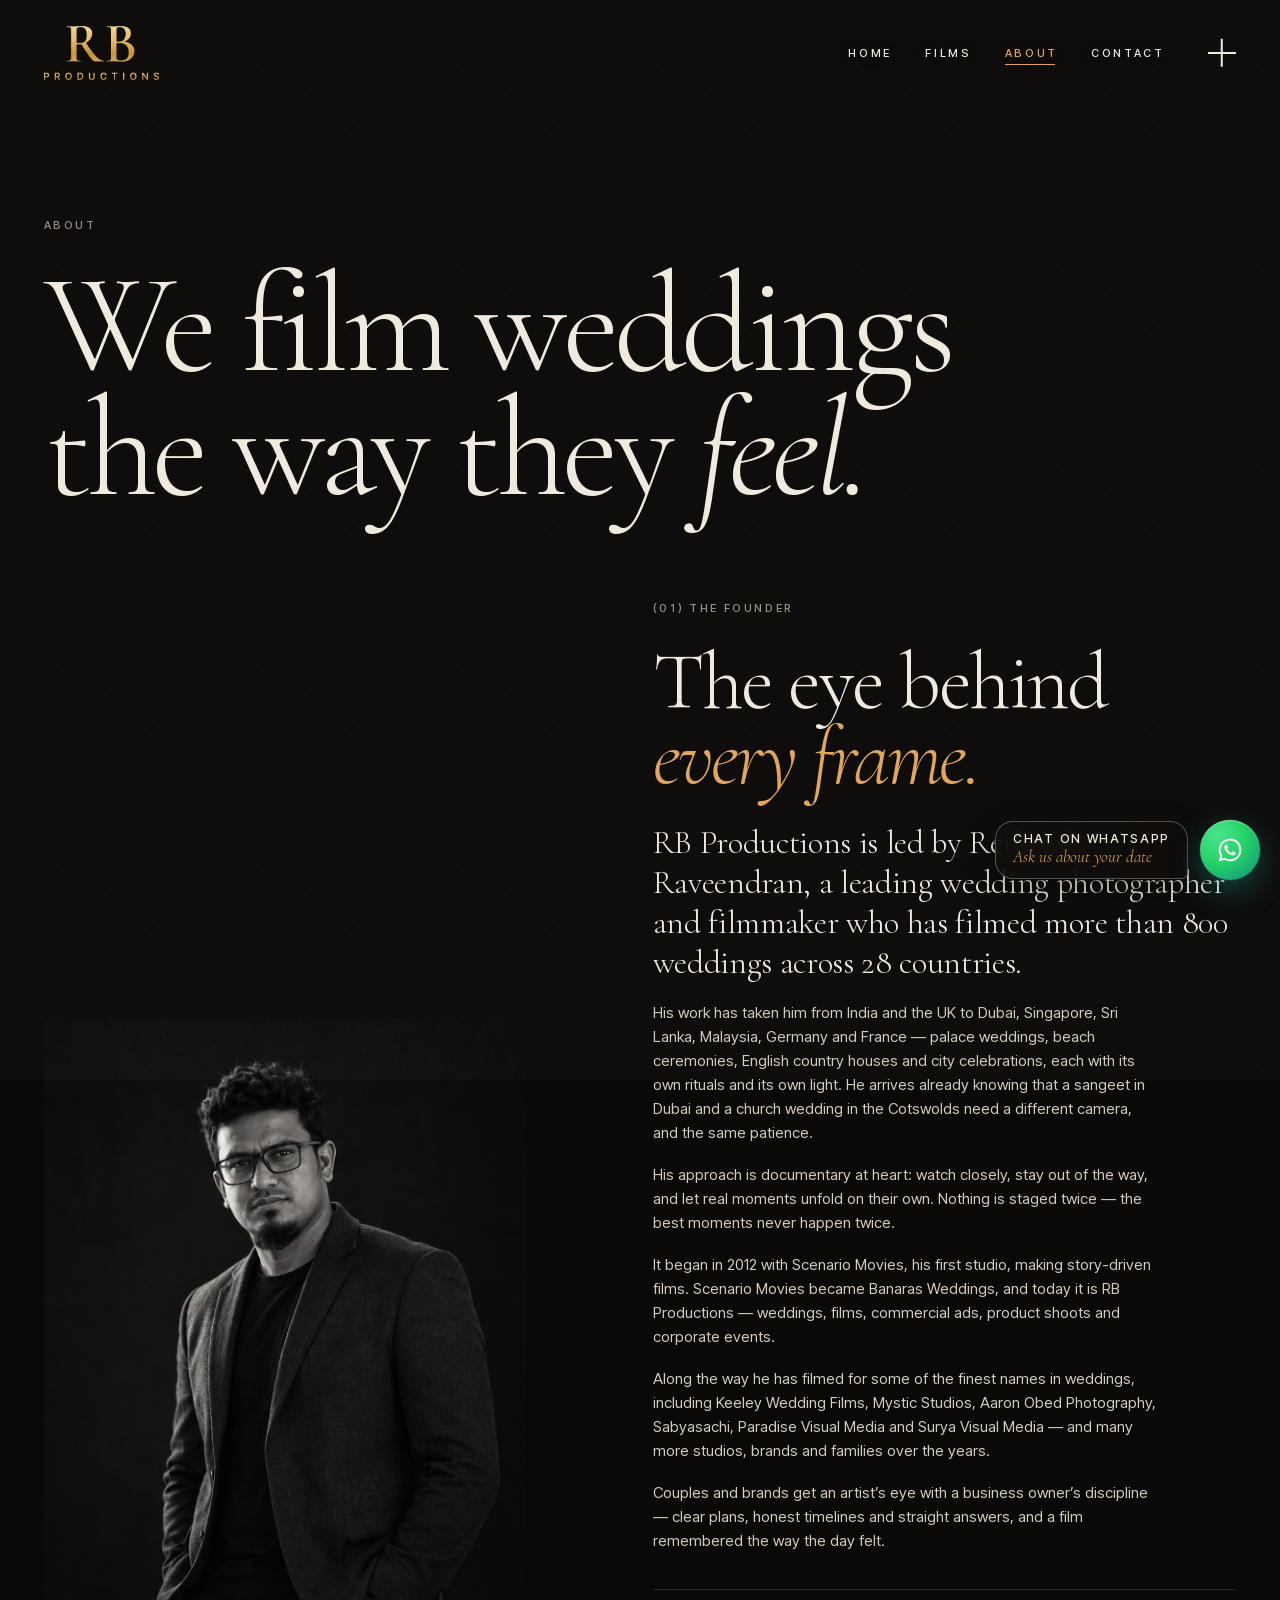
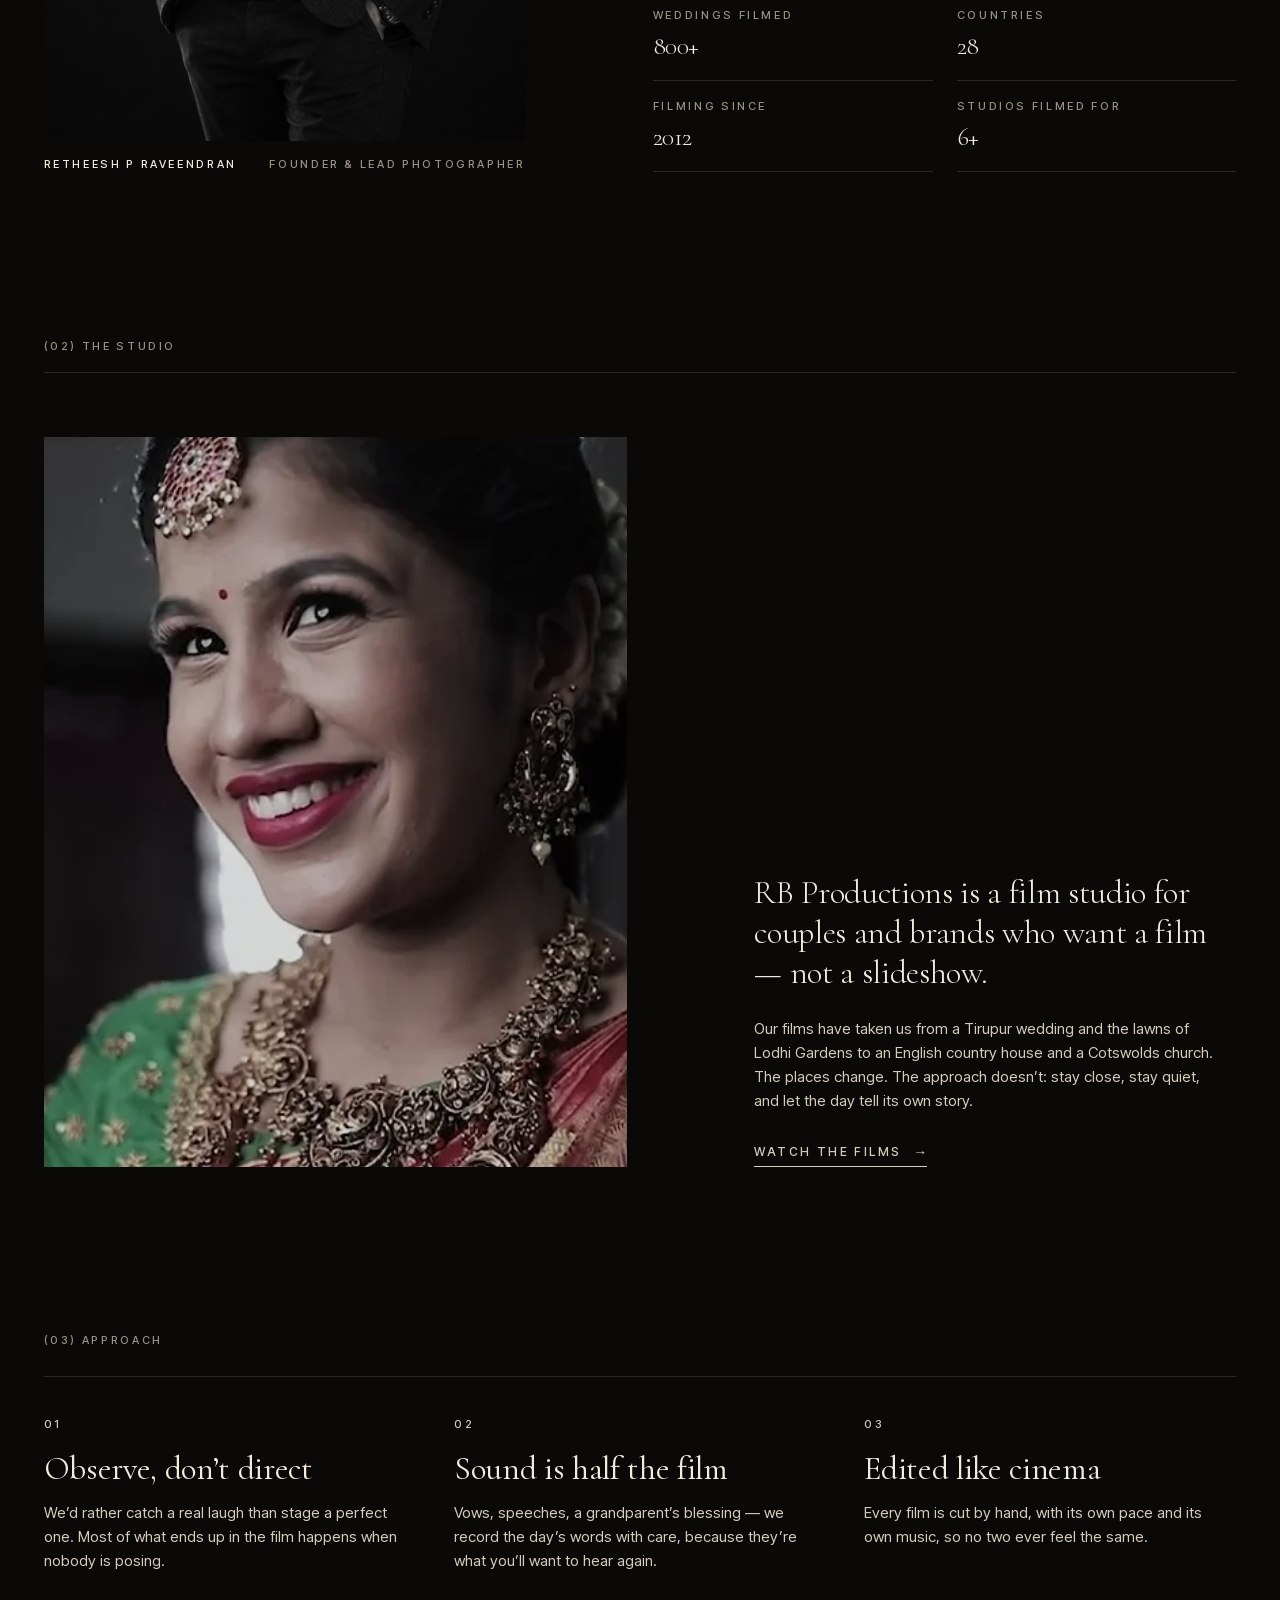
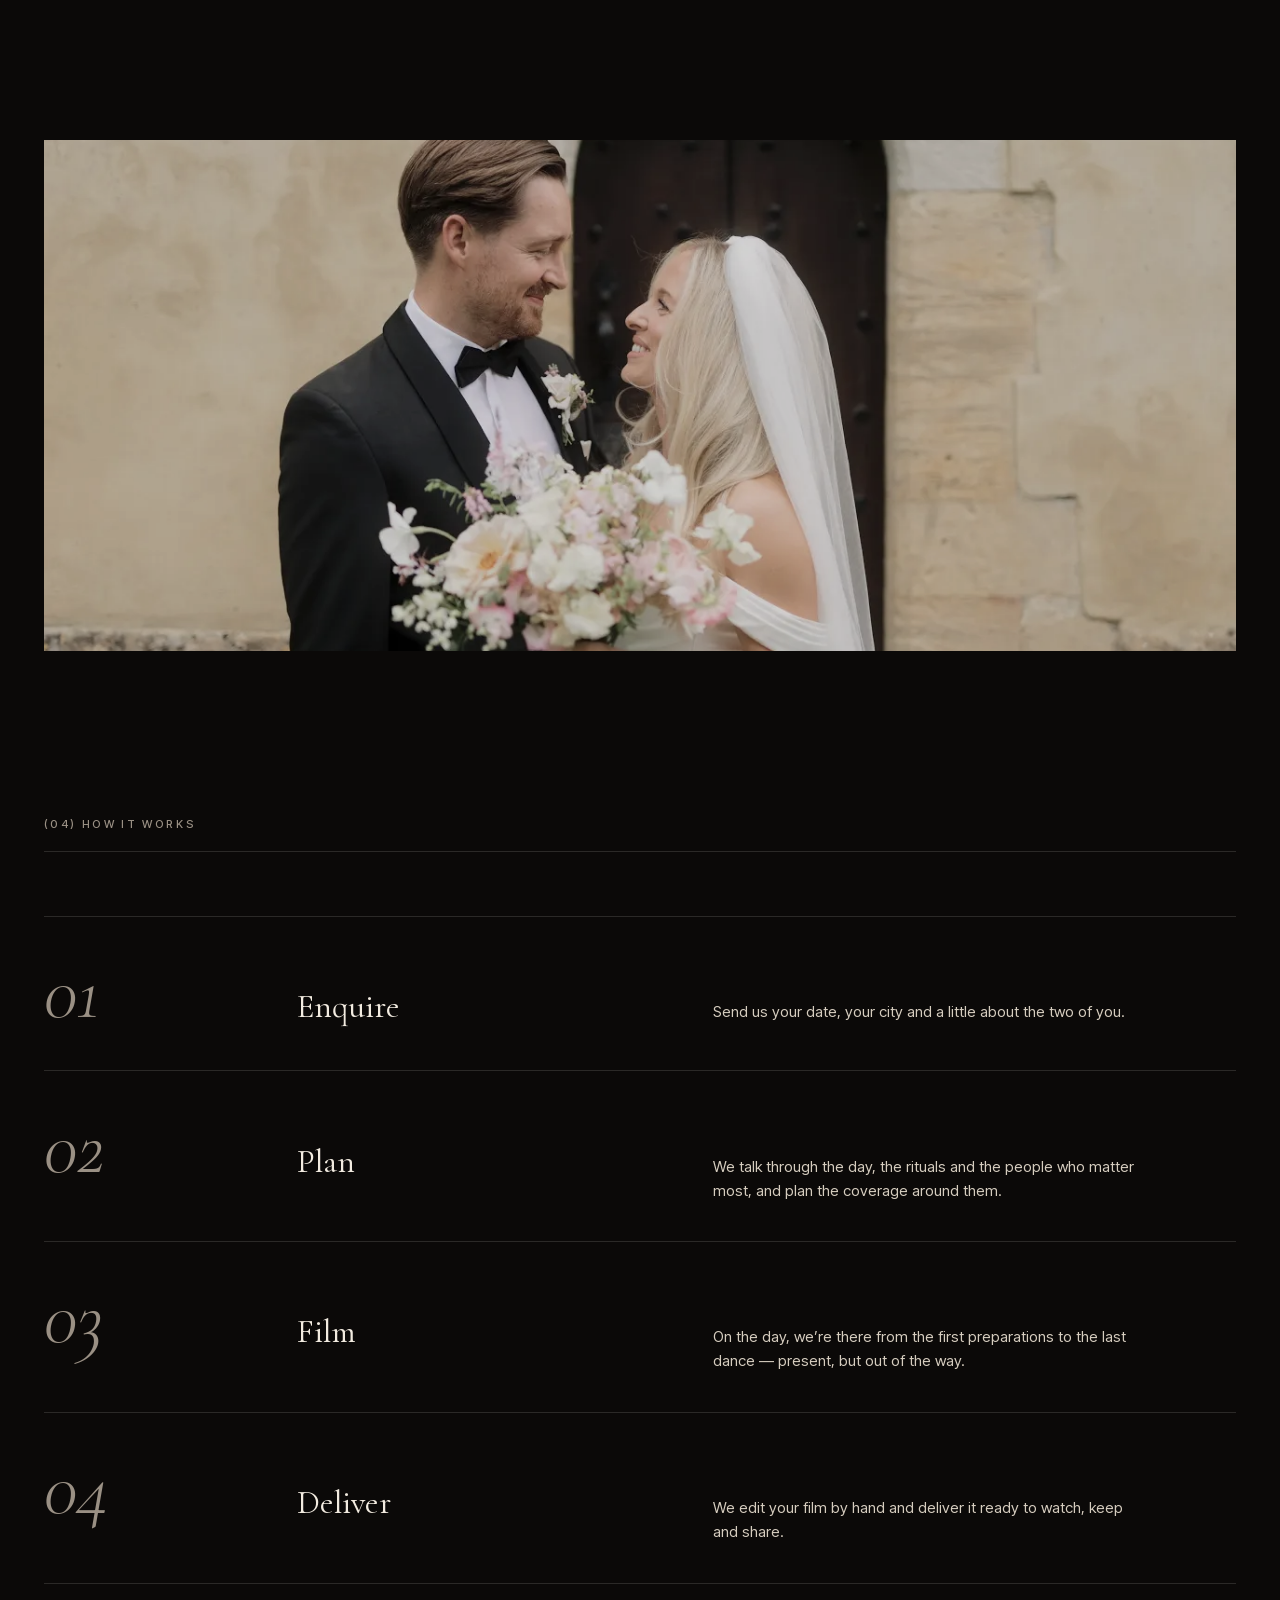
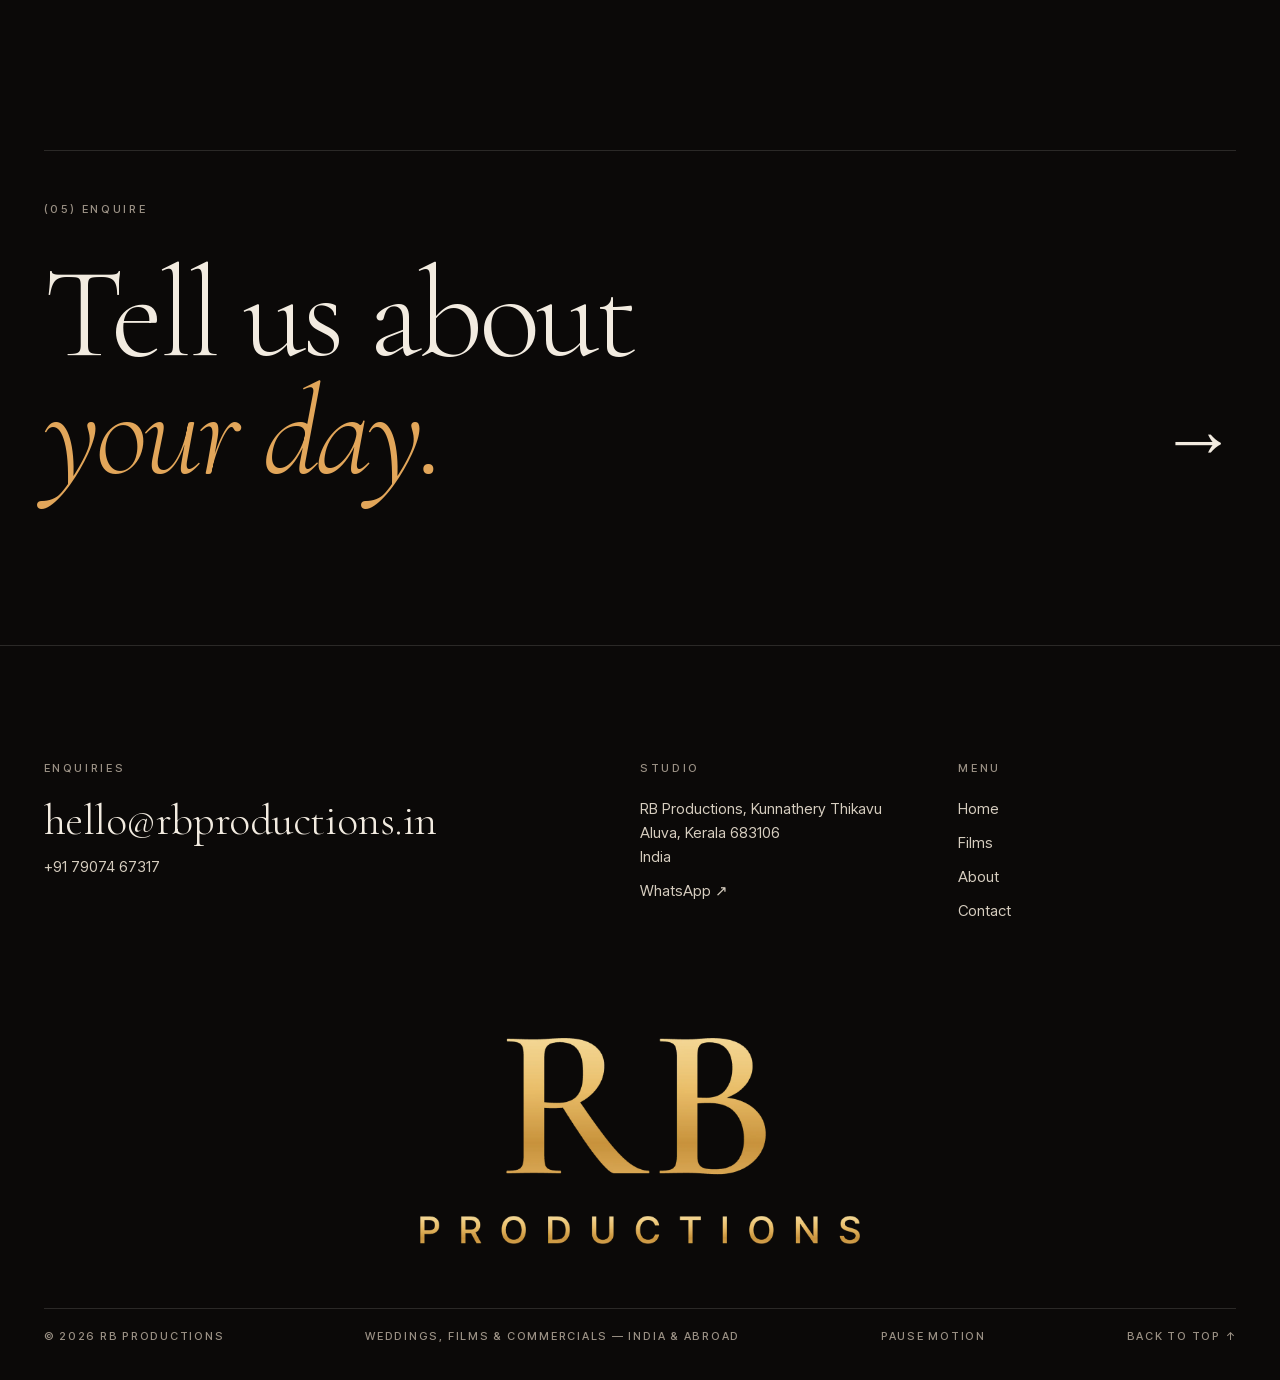
==== commit 336caffc: "Rebrand to RB Productions; mention the many more studios; address without the house name" ====
--- a/about.html
+++ b/about.html
@@ -3,17 +3,17 @@
 <head>
 <meta charset="utf-8">
 <meta name="viewport" content="width=device-width, initial-scale=1">
-<title>About — Banaras Productions</title>
-<meta name="description" content="Banaras Productions is a wedding film studio for couples who want a film, not a slideshow of their day.">
+<title>About — RB Productions</title>
+<meta name="description" content="RB Productions is a wedding film studio for couples who want a film, not a slideshow of their day.">
 <meta name="theme-color" content="#0b0908">
 <meta property="og:type" content="website">
-<meta property="og:site_name" content="Banaras Productions">
-<meta property="og:title" content="About — Banaras Productions">
-<meta property="og:description" content="Banaras Productions is a wedding film studio for couples who want a film, not a slideshow of their day.">
-<meta property="og:image" content="https://banarasproductions.github.io/assets/og-image.jpg">
+<meta property="og:site_name" content="RB Productions">
+<meta property="og:title" content="About — RB Productions">
+<meta property="og:description" content="RB Productions is a wedding film studio for couples who want a film, not a slideshow of their day.">
+<meta property="og:image" content="https://rbproductionsin.github.io/assets/og-image.jpg">
 <meta property="og:image:width" content="1200">
 <meta property="og:image:height" content="630">
-<meta property="og:image:alt" content="Banaras Productions logo">
+<meta property="og:image:alt" content="RB Productions logo">
 <meta name="twitter:card" content="summary_large_image">
 <script>document.documentElement.className += ' js is-loading';</script>
 <link rel="icon" href="assets/favicon-32.png" sizes="32x32" type="image/png">
@@ -24,7 +24,7 @@
 <script src="assets/js/main.js" defer></script>
 </head>
 <body data-page="about">
-<noscript><nav class="noscript-nav" aria-label="Primary"><a href="index.html">Banaras Productions</a><a href="films.html">Films</a><a href="about.html">About</a><a href="contact.html">Contact</a><a href="mailto:hello@banarasproductions.com">hello@banarasproductions.com</a></nav></noscript>
+<noscript><nav class="noscript-nav" aria-label="Primary"><a href="index.html">RB Productions</a><a href="films.html">Films</a><a href="about.html">About</a><a href="contact.html">Contact</a><a href="mailto:hello@rbproductions.in">hello@rbproductions.in</a></nav></noscript>
 <main id="main" class="page">
 
   <section class="page-head">
@@ -46,11 +46,11 @@
       <h2 class="eyebrow">(01) The founder</h2>
       <p class="founder__title" id="founder-title">The eye behind <em>every frame.</em></p>
       <div class="founder__story">
-        <p class="lead">Banaras Productions is led by Retheesh P Raveendran, a leading wedding photographer and filmmaker who has filmed more than 800 weddings across 28 countries.</p>
+        <p class="lead">RB Productions is led by Retheesh P Raveendran, a leading wedding photographer and filmmaker who has filmed more than 800 weddings across 28 countries.</p>
         <p>His work has taken him from India and the UK to Dubai, Singapore, Sri Lanka, Malaysia, Germany and France — palace weddings, beach ceremonies, English country houses and city celebrations, each with its own rituals and its own light. He arrives already knowing that a sangeet in Dubai and a church wedding in the Cotswolds need a different camera, and the same patience.</p>
         <p>His approach is documentary at heart: watch closely, stay out of the way, and let real moments unfold on their own. Nothing is staged twice — the best moments never happen twice.</p>
-        <p>It began in 2012 with Scenario Movies, his first studio, making story-driven films. Scenario Movies became Banaras Weddings, and today it is Banaras Productions — weddings, films, commercial ads, product shoots and corporate events.</p>
-        <p>Along the way he has filmed for some of the finest names in weddings, including Keeley Wedding Films, Mystic Studios, Aaron Obed Photography, Sabyasachi, Paradise Visual Media and Surya Visual Media.</p>
+        <p>It began in 2012 with Scenario Movies, his first studio, making story-driven films. Scenario Movies became Banaras Weddings, and today it is RB Productions — weddings, films, commercial ads, product shoots and corporate events.</p>
+        <p>Along the way he has filmed for some of the finest names in weddings, including Keeley Wedding Films, Mystic Studios, Aaron Obed Photography, Sabyasachi, Paradise Visual Media and Surya Visual Media — and many more studios, brands and families over the years.</p>
         <p>Couples and brands get an artist’s eye with a business owner’s discipline — clear plans, honest timelines and straight answers, and a film remembered the way the day felt.</p>
       </div>
       <dl class="founder__facts" data-facts>
@@ -71,7 +71,7 @@
   <section class="about-lead grid-12">
     <figure class="about-lead__media reveal"><img data-film-still="gokul-athira" alt="" loading="lazy" decoding="async"></figure>
     <div class="about-lead__text reveal">
-      <p class="lead">Banaras Productions is a film studio for couples and brands who want a film — not a slideshow.</p>
+      <p class="lead">RB Productions is a film studio for couples and brands who want a film — not a slideshow.</p>
       <p>Our films have taken us from a Tirupur wedding and the lawns of Lodhi Gardens to an English country house and a Cotswolds church. The places change. The approach doesn’t: stay close, stay quiet, and let the day tell its own story.</p>
       <p><a class="link-arrow" href="films.html">Watch the films</a></p>
     </div>
--- a/assets/css/style.css
+++ b/assets/css/style.css
@@ -103,7 +103,7 @@
 .menu-open .site-header { transform: none; }
 .brand { display: inline-flex; align-items: center; line-height: 1; }
 .brand__word { flex: none; display: block; }
-.brand__word img { width: 186px; height: 44px; }
+.brand__word img { width: 115px; height: 54px; }
 .site-header__right { display: flex; align-items: center; gap: clamp(14px, 2.4vw, 32px); }
 .site-header { align-items: center; }
 .top-nav { display: flex; align-items: center; gap: clamp(18px, 2.6vw, 42px); margin: 0 clamp(18px, 2.8vw, 44px) 0 auto; transition: opacity .4s, visibility 0s; }
@@ -407,6 +407,7 @@
 .worked-with--compact { grid-template-columns: repeat(2, minmax(0, 1fr)); }
 .worked-with--compact li { padding: 12px 0; font-size: clamp(18px, 1.5vw, 23px); color: var(--ink-2); }
 .worked-with__note { margin-top: 24px; font: 500 12px/1.4 var(--sans); letter-spacing: .22em; text-transform: uppercase; color: var(--muted); }
+.worked-with__more { margin: 14px 0 0; font: italic 300 18px/1.4 var(--serif); color: var(--ink-2); }
 .worked-with__note em { font: italic 400 22px/1 var(--serif); letter-spacing: 0; text-transform: none; color: var(--accent); }
 
 /* ---------- Product demos (AI concept films) ---------- */
@@ -509,7 +510,7 @@
 .footer__mail { font: 300 clamp(28px, 3.4vw, 56px)/1.1 var(--serif); letter-spacing: -.01em; overflow-wrap: anywhere; background: linear-gradient(currentColor, currentColor) 0 100% / 0 1px no-repeat; transition: background-size .6s var(--ease-out); }
 .footer__mail:hover { background-size: 100% 1px; }
 .footer__brand { display: flex; justify-content: center; margin: clamp(64px, 9vw, 140px) 0 clamp(40px, 5vw, 76px); }
-.footer__word { width: min(100%, 760px); }
+.footer__word { width: min(100%, 440px); }
 .footer__word img { width: 100%; height: auto; }
 .footer__bottom { display: flex; flex-wrap: wrap; justify-content: space-between; gap: 12px 32px; padding-top: 20px; border-top: 1px solid var(--line); font: 500 11px/1.4 var(--sans); letter-spacing: .16em; text-transform: uppercase; color: var(--muted); }
 .footer__bottom a { transition: color .3s; }
@@ -592,7 +593,7 @@
 
 /* Small phones (320–374px): a slightly smaller header wordmark. */
 @media (max-width: 374px) {
-  .brand__word img { width: 160px; height: 38px; }
+  .brand__word img { width: 98px; height: 46px; }
   .section-head { flex-direction: column; gap: 12px; }
 }
 
